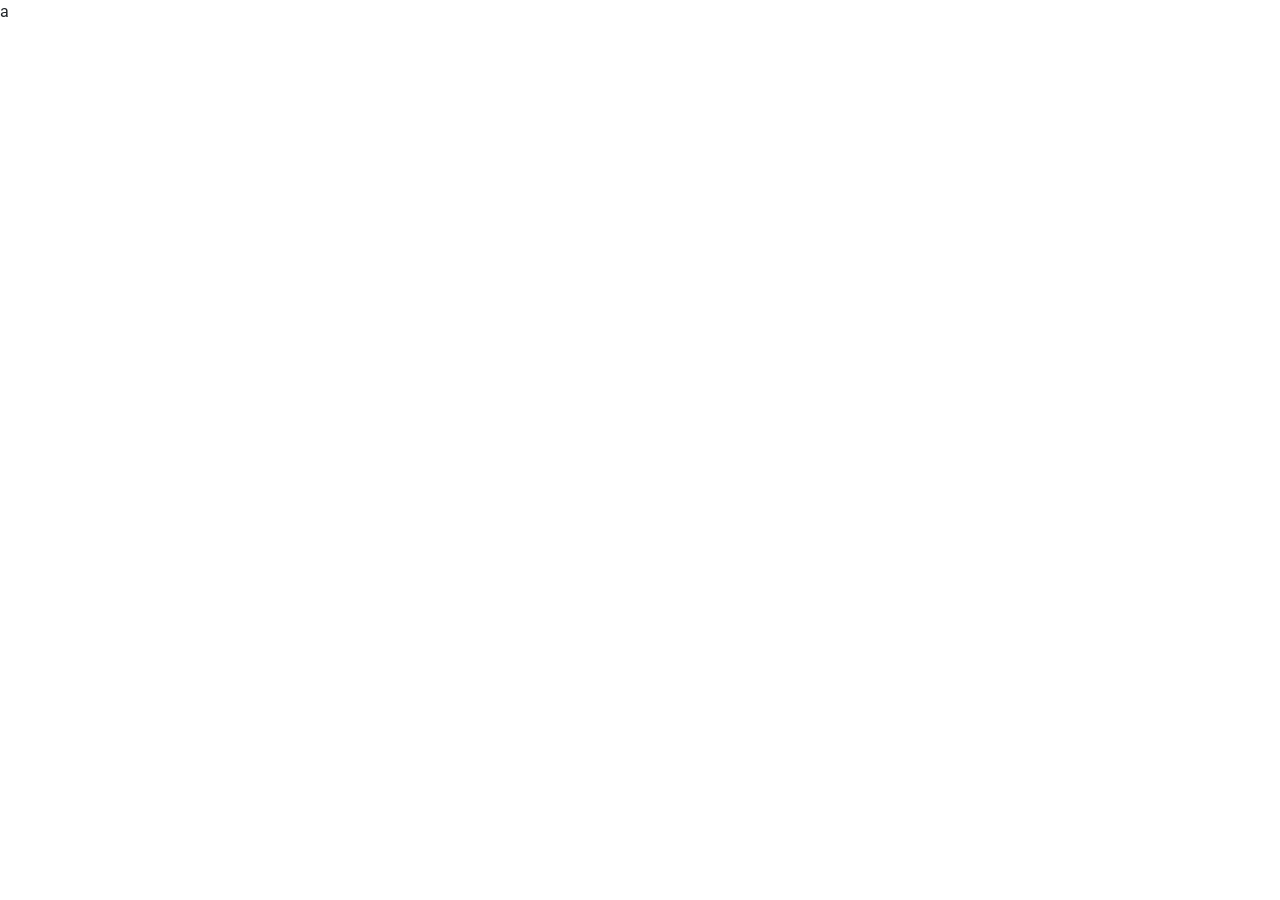
==== index.html @ c8d8c30d "Primeira etapa para construção de uma site de vendas" ====
<!DOCTYPE html>
<html lang="pt-br">
<head>
  <meta charset="UTF-8">
  <meta name="viewport" content="width=device-width, initial-scale=1.0">
  <title>Mundo da Mulher</title>
<!-- Link para css -->
  <link rel="stylesheet" href="./assets/css/style.css">

</head>
<body>
  a
  <header>

  </header>

  <main>

  </main>

  <footer>

  </footer>

<!-- Arquivos bootstrap -->
  <script src="./assets/js/jquery.slim.min.js"></script>
  <script src="./assets/js/popper.min.js"></script>
  <script src="./assets/js/bootstrap.min.js"></script>
</body>
</html>
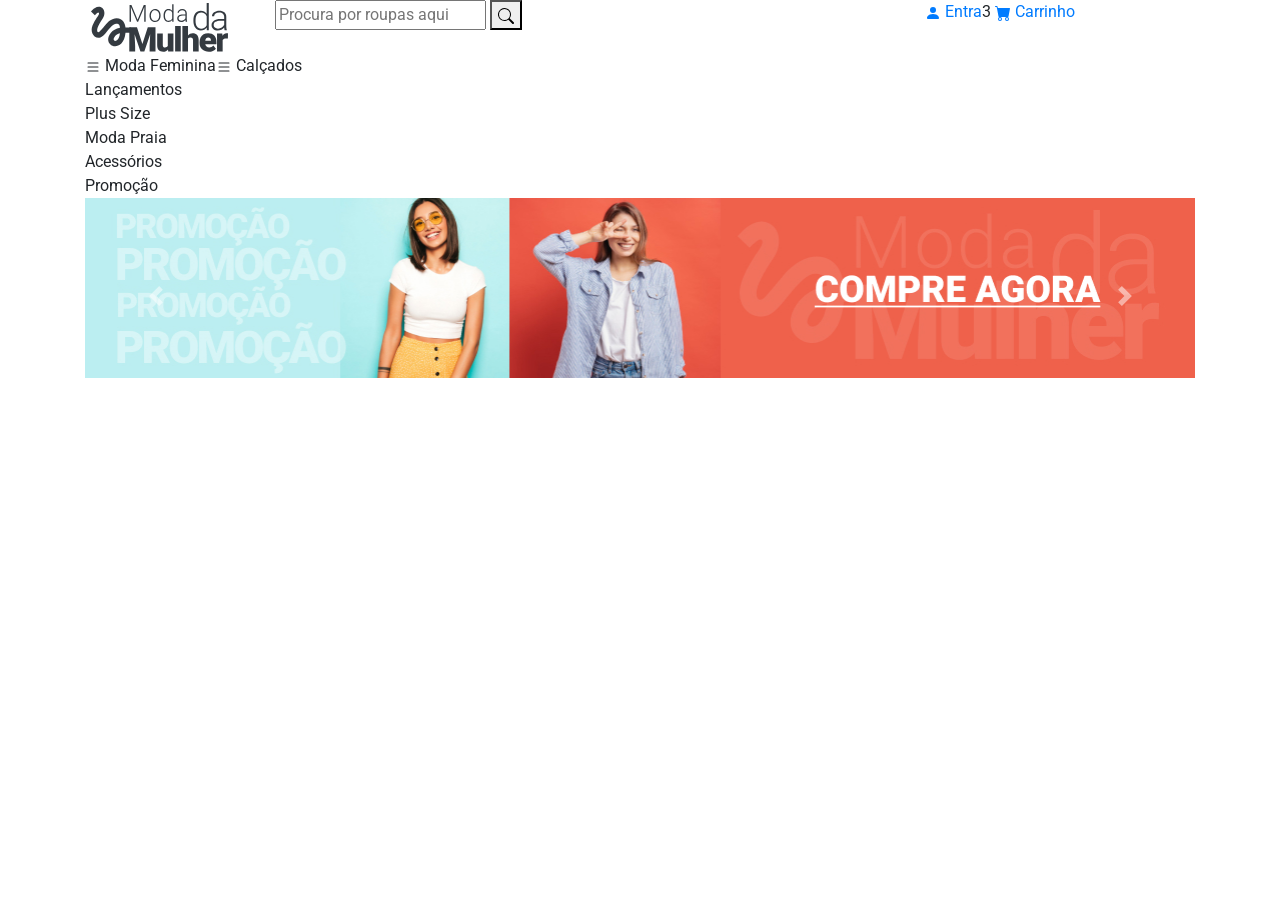
==== commit 3ecbae55: "Segudo passo a onde esta header,nav e banner" ====
--- a/index.html
+++ b/index.html
@@ -4,15 +4,144 @@
   <meta charset="UTF-8">
   <meta name="viewport" content="width=device-width, initial-scale=1.0">
   <title>Mundo da Mulher</title>
+
+<!-- Favicons -->
+  <link rel="apple-touch-icon" sizes="57x57" href="./assets/images/favicons/apple-icon-57x57.png">
+  <link rel="apple-touch-icon" sizes="60x60" href="./assets/images/favicons/apple-icon-60x60.png">
+  <link rel="apple-touch-icon" sizes="72x72" href="./assets/images/favicons/apple-icon-72x72.png">
+  <link rel="apple-touch-icon" sizes="76x76" href="./assets/images/favicons/apple-icon-76x76.png">
+  <link rel="apple-touch-icon" sizes="114x114" href="./assets/images/favicons/apple-icon-114x114.png">
+  <link rel="apple-touch-icon" sizes="120x120" href="./assets/images/favicons/apple-icon-120x120.png">
+  <link rel="apple-touch-icon" sizes="144x144" href="./assets/images/favicons/apple-icon-144x144.png">
+  <link rel="apple-touch-icon" sizes="152x152" href="./assets/images/favicons/apple-icon-152x152.png">
+  <link rel="apple-touch-icon" sizes="180x180" href="./assets/images/favicons/apple-icon-180x180.png">
+  <link rel="icon" type="image/png" sizes="192x192"  href="./assets/images/favicons/android-icon-192x192.png">
+  <link rel="icon" type="image/png" sizes="32x32" href="./assets/images/favicons/favicon-32x32.png">
+  <link rel="icon" type="image/png" sizes="96x96" href="./assets/images/favicons/favicon-96x96.png">
+  <link rel="icon" type="image/png" sizes="16x16" href="./assets/images/favicons/favicon-16x16.png">
+  <link rel="manifest" href="/manifest.json">
+  <meta name="msapplication-TileColor" content="#E57373">
+  <meta name="msapplication-TileImage" content="./assets/images/favicons/ms-icon-144x144.png">
+  <meta name="theme-color" content="#E57373">
+<!-- Fim do Favicons -->
+
 <!-- Link para css -->
   <link rel="stylesheet" href="./assets/css/style.css">
 
 </head>
 <body>
-  a
-  <header>
+<!-- Header -->
+  <header class="container-fluid">
+<!-- Container -->
+    <section class="container">
+<!-- Row -->
+      <article class="row">
+<!-- Logo -->
+        <a href="/" class="col-md-2">
+          <img src="./assets/images/logo.svg" alt="Logo da empresa - Mundo daa Mulher">
+        </a>
+<!-- Fim do Logo -->
 
+<!-- Buscador -->
+        <form action="#" class="col-md-7">
+          <input type="text" name="name" placeholder="Procura por roupas aqui">
+
+          <button>
+            <svg xmlns="http://www.w3.org/2000/svg" width="16" height="16" fill="currentColor" class="bi bi-search" viewBox="0 0 16 16">
+              <path d="M11.742 10.344a6.5 6.5 0 1 0-1.397 1.398h-.001q.044.06.098.115l3.85 3.85a1 1 0 0 0 1.415-1.414l-3.85-3.85a1 1 0 0 0-.115-.1zM12 6.5a5.5 5.5 0 1 1-11 0 5.5 5.5 0 0 1 11 0"/>
+            </svg>
+          </button>
+        </form>
+
+<!-- Administrativo do cliente -->
+        <ul class="col-md-3 nav">
+          <li class="nav-item">
+            <a href="#">
+              <svg xmlns="http://www.w3.org/2000/svg" width="16" height="16" fill="currentColor" class="bi bi-person-fill" viewBox="0 0 16 16">
+              <path d="M3 14s-1 0-1-1 1-4 6-4 6 3 6 4-1 1-1 1zm5-6a3 3 0 1 0 0-6 3 3 0 0 0 0 6"/>
+              </svg>
+              Entra
+            </a>
+          </li>
+          <li class="nav-item">
+            <span class="notificao">3</span>
+            <a href="#">
+              <svg xmlns="http://www.w3.org/2000/svg" width="16" height="16" fill="currentColor" class="bi bi-cart-fill" viewBox="0 0 16 16">
+              <path d="M0 1.5A.5.5 0 0 1 .5 1H2a.5.5 0 0 1 .485.379L2.89 3H14.5a.5.5 0 0 1 .491.592l-1.5 8A.5.5 0 0 1 13 12H4a.5.5 0 0 1-.491-.408L2.01 3.607 1.61 2H.5a.5.5 0 0 1-.5-.5M5 12a2 2 0 1 0 0 4 2 2 0 0 0 0-4m7 0a2 2 0 1 0 0 4 2 2 0 0 0 0-4m-7 1a1 1 0 1 1 0 2 1 1 0 0 1 0-2m7 0a1 1 0 1 1 0 2 1 1 0 0 1 0-2"/>
+              </svg>
+              Carrinho
+            </a>
+
+          </li>
+        </ul>        
+<!-- Fim do Administrativo do cliente -->
+
+      </article>
+<!-- Fim do Row -->
+    </section>
+<!-- Fim do Conteiner -->
   </header>
+<!-- Fim do Header -->
+
+<!-- Menu de navegação -->
+  <nav class="container-fluid nav-produtos">
+<!-- Container -->
+    <section class="container">
+<!-- Menu -->
+      <ul class="nav">
+        <li class="nav-item">
+          <svg xmlns="http://www.w3.org/2000/svg" width="16" height="16" fill="currentColor" class="bi bi-list" viewBox="0 0 16 16">
+            <path fill-rule="evenodd" d="M2.5 12a.5.5 0 0 1 .5-.5h10a.5.5 0 0 1 0 1H3a.5.5 0 0 1-.5-.5m0-4a.5.5 0 0 1 .5-.5h10a.5.5 0 0 1 0 1H3a.5.5 0 0 1-.5-.5m0-4a.5.5 0 0 1 .5-.5h10a.5.5 0 0 1 0 1H3a.5.5 0 0 1-.5-.5"/>
+          </svg>
+          Moda Feminina
+
+<!-- SubMenu -->
+          <ul class=" nav flex-column">
+            <li class="nav-item">Lançamentos</li>
+
+            <li class="nav-item">Plus Size</li>
+
+            <li class="nav-item">Moda Praia</li>
+
+            <li class="nav-item">Acessórios</li>
+
+            <li class="nav-item">Promoção</li>
+          </ul>
+<!-- Fim do SubMenu -->
+
+        <li class="nav-item">
+          <svg xmlns="http://www.w3.org/2000/svg" width="16" height="16" fill="currentColor" class="bi bi-list" viewBox="0 0 16 16">
+            <path fill-rule="evenodd" d="M2.5 12a.5.5 0 0 1 .5-.5h10a.5.5 0 0 1 0 1H3a.5.5 0 0 1-.5-.5m0-4a.5.5 0 0 1 .5-.5h10a.5.5 0 0 1 0 1H3a.5.5 0 0 1-.5-.5m0-4a.5.5 0 0 1 .5-.5h10a.5.5 0 0 1 0 1H3a.5.5 0 0 1-.5-.5"/>
+          </svg>
+          Calçados
+        </li>
+
+      </ul>
+<!-- Fim do Menu -->
+    </section>
+<!-- Fim do Container -->
+
+  </nav>
+<!-- Fim do Menu de navegação -->
+
+<section id="banner-promocional" class="container carousel slide" data-ride="carousel">
+  <article class="carousel-inner">
+    <figure class="carousel-item active">
+      <img src="./assets/images/banner-1.jpg" class="d-block w-100" alt="Banner promocional do lançamento de verão">
+    </figure>
+    <figure class="carousel-item">
+      <img src="./assets/images/banner-2.jpg" class="d-block w-100" alt="Banner promocional de diversos itens da loja">
+    </figure>
+  </article>
+ <button class="carousel-control-prev" type="button" data-target="#banner-promocional" data-slide="prev">
+    <span class="carousel-control-prev-icon" aria-hidden="true"></span>
+    <span class="sr-only">Previous</span>
+  </button>
+  <button class="carousel-control-next" type="button" data-target="#banner-promocional" data-slide="next">
+    <span class="carousel-control-next-icon" aria-hidden="true"></span>
+    <span class="sr-only">Next</span>
+  </button>
+</section>
 
   <main>
 
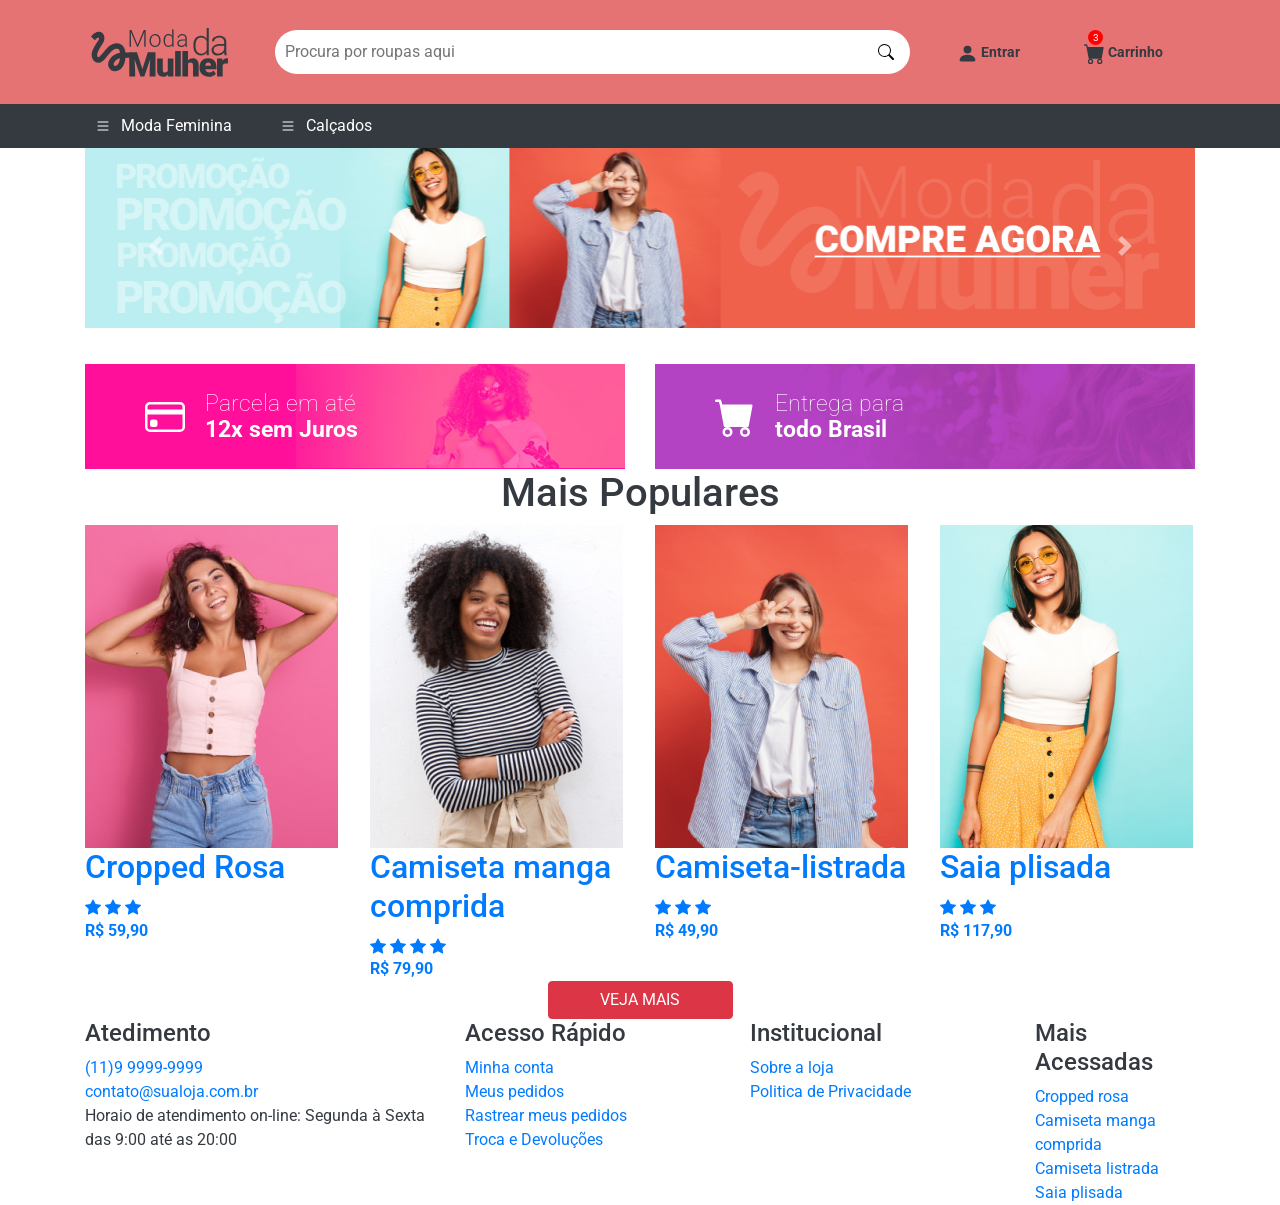
==== commit cb065f40: "terceira etapa a onde está adiciona nas partes principais utilizando o sass" ====
--- a/index.html
+++ b/index.html
@@ -5,7 +5,7 @@
   <meta name="viewport" content="width=device-width, initial-scale=1.0">
   <title>Mundo da Mulher</title>
 
-<!-- Favicons -->
+  <!-- Favicons -->
   <link rel="apple-touch-icon" sizes="57x57" href="./assets/images/favicons/apple-icon-57x57.png">
   <link rel="apple-touch-icon" sizes="60x60" href="./assets/images/favicons/apple-icon-60x60.png">
   <link rel="apple-touch-icon" sizes="72x72" href="./assets/images/favicons/apple-icon-72x72.png">
@@ -23,50 +23,50 @@
   <meta name="msapplication-TileColor" content="#E57373">
   <meta name="msapplication-TileImage" content="./assets/images/favicons/ms-icon-144x144.png">
   <meta name="theme-color" content="#E57373">
-<!-- Fim do Favicons -->
-
-<!-- Link para css -->
+  <!-- Fim do Favicons -->
+
+  <!-- Link para css -->
   <link rel="stylesheet" href="./assets/css/style.css">
 
 </head>
 <body>
-<!-- Header -->
+  <!-- Header -->
   <header class="container-fluid">
-<!-- Container -->
+    <!-- Container -->
     <section class="container">
-<!-- Row -->
-      <article class="row">
-<!-- Logo -->
+      <!-- Row -->
+      <article class="row d-flex align-items-center">
+        <!-- Logo -->
         <a href="/" class="col-md-2">
           <img src="./assets/images/logo.svg" alt="Logo da empresa - Mundo daa Mulher">
         </a>
-<!-- Fim do Logo -->
-
-<!-- Buscador -->
-        <form action="#" class="col-md-7">
+        <!-- Fim do Logo -->
+
+        <!-- Buscador -->
+        <form action="#" class="col-md-7 d-flex align-items-center">
           <input type="text" name="name" placeholder="Procura por roupas aqui">
 
-          <button>
+          <button class="d-flex align-items-center">
             <svg xmlns="http://www.w3.org/2000/svg" width="16" height="16" fill="currentColor" class="bi bi-search" viewBox="0 0 16 16">
               <path d="M11.742 10.344a6.5 6.5 0 1 0-1.397 1.398h-.001q.044.06.098.115l3.85 3.85a1 1 0 0 0 1.415-1.414l-3.85-3.85a1 1 0 0 0-.115-.1zM12 6.5a5.5 5.5 0 1 1-11 0 5.5 5.5 0 0 1 11 0"/>
             </svg>
           </button>
         </form>
 
-<!-- Administrativo do cliente -->
-        <ul class="col-md-3 nav">
+        <!-- Administrativo do cliente -->
+        <ul class="col-md-3 nav d-flex align-items-center justify-content-around">
           <li class="nav-item">
             <a href="#">
-              <svg xmlns="http://www.w3.org/2000/svg" width="16" height="16" fill="currentColor" class="bi bi-person-fill" viewBox="0 0 16 16">
+              <svg xmlns="http://www.w3.org/2000/svg" width="21" height="21" fill="currentColor" class="bi bi-person-fill" viewBox="0 0 16 16">
               <path d="M3 14s-1 0-1-1 1-4 6-4 6 3 6 4-1 1-1 1zm5-6a3 3 0 1 0 0-6 3 3 0 0 0 0 6"/>
               </svg>
-              Entra
+              Entrar
             </a>
           </li>
           <li class="nav-item">
-            <span class="notificao">3</span>
+            <span class="notificao d-flex align-items-center justify-content-center">3</span>
             <a href="#">
-              <svg xmlns="http://www.w3.org/2000/svg" width="16" height="16" fill="currentColor" class="bi bi-cart-fill" viewBox="0 0 16 16">
+              <svg xmlns="http://www.w3.org/2000/svg" width="21" height="21" fill="currentColor" class="bi bi-cart-fill" viewBox="0 0 16 16">
               <path d="M0 1.5A.5.5 0 0 1 .5 1H2a.5.5 0 0 1 .485.379L2.89 3H14.5a.5.5 0 0 1 .491.592l-1.5 8A.5.5 0 0 1 13 12H4a.5.5 0 0 1-.491-.408L2.01 3.607 1.61 2H.5a.5.5 0 0 1-.5-.5M5 12a2 2 0 1 0 0 4 2 2 0 0 0 0-4m7 0a2 2 0 1 0 0 4 2 2 0 0 0 0-4m-7 1a1 1 0 1 1 0 2 1 1 0 0 1 0-2m7 0a1 1 0 1 1 0 2 1 1 0 0 1 0-2"/>
               </svg>
               Carrinho
@@ -74,42 +74,51 @@
 
           </li>
         </ul>        
-<!-- Fim do Administrativo do cliente -->
-
+        <!-- Fim do Administrativo do cliente -->
       </article>
-<!-- Fim do Row -->
+    <!-- Fim do Row -->
     </section>
-<!-- Fim do Conteiner -->
+    <!-- Fim do Conteiner -->
   </header>
-<!-- Fim do Header -->
-
-<!-- Menu de navegação -->
+  <!-- Fim do Header -->
+
+  <!-- Menu de navegação -->
   <nav class="container-fluid nav-produtos">
-<!-- Container -->
+    <!-- Container -->
     <section class="container">
-<!-- Menu -->
+      <!-- Menu -->
       <ul class="nav">
-        <li class="nav-item">
+        <li class="col-md-2 nav-item d-flex align-items-center">
           <svg xmlns="http://www.w3.org/2000/svg" width="16" height="16" fill="currentColor" class="bi bi-list" viewBox="0 0 16 16">
             <path fill-rule="evenodd" d="M2.5 12a.5.5 0 0 1 .5-.5h10a.5.5 0 0 1 0 1H3a.5.5 0 0 1-.5-.5m0-4a.5.5 0 0 1 .5-.5h10a.5.5 0 0 1 0 1H3a.5.5 0 0 1-.5-.5m0-4a.5.5 0 0 1 .5-.5h10a.5.5 0 0 1 0 1H3a.5.5 0 0 1-.5-.5"/>
           </svg>
           Moda Feminina
 
-<!-- SubMenu -->
+          <!-- SubMenu -->
           <ul class=" nav flex-column">
-            <li class="nav-item">Lançamentos</li>
-
-            <li class="nav-item">Plus Size</li>
-
-            <li class="nav-item">Moda Praia</li>
-
-            <li class="nav-item">Acessórios</li>
-
-            <li class="nav-item">Promoção</li>
+            <li class="nav-item">
+              <a href="#">Lançamentos</a>
+            </li>
+
+            <li class="nav-item">
+              <a href="#">Plus Size</a>
+            </li>
+
+            <li class="nav-item">
+              <a href="#">Moda Praia</a>
+            </li>
+
+            <li class="nav-item">
+              <a href="#">Acessórios</a>
+            </li>
+
+            <li class="nav-item">
+              <a href="#">Promoção</a>
+            </li>
           </ul>
-<!-- Fim do SubMenu -->
-
-        <li class="nav-item">
+          <!-- Fim do SubMenu -->
+
+        <li class="col-md-2 d-flex align-items-center">
           <svg xmlns="http://www.w3.org/2000/svg" width="16" height="16" fill="currentColor" class="bi bi-list" viewBox="0 0 16 16">
             <path fill-rule="evenodd" d="M2.5 12a.5.5 0 0 1 .5-.5h10a.5.5 0 0 1 0 1H3a.5.5 0 0 1-.5-.5m0-4a.5.5 0 0 1 .5-.5h10a.5.5 0 0 1 0 1H3a.5.5 0 0 1-.5-.5m0-4a.5.5 0 0 1 .5-.5h10a.5.5 0 0 1 0 1H3a.5.5 0 0 1-.5-.5"/>
           </svg>
@@ -117,38 +126,289 @@
         </li>
 
       </ul>
-<!-- Fim do Menu -->
+      <!-- Fim do Menu -->
     </section>
-<!-- Fim do Container -->
+    <!-- Fim do Container -->
 
   </nav>
-<!-- Fim do Menu de navegação -->
-
-<section id="banner-promocional" class="container carousel slide" data-ride="carousel">
+  <!-- Fim do Menu de navegação -->
+
+<main>
+  <!-- Banners Promocionais Rotativos -->
+  <section id="banner-promocional" class="container carousel slide" data-ride="carousel">
+<!-- Imagens -->
   <article class="carousel-inner">
     <figure class="carousel-item active">
       <img src="./assets/images/banner-1.jpg" class="d-block w-100" alt="Banner promocional do lançamento de verão">
     </figure>
+
     <figure class="carousel-item">
       <img src="./assets/images/banner-2.jpg" class="d-block w-100" alt="Banner promocional de diversos itens da loja">
     </figure>
   </article>
+
+<!-- Prev -->
  <button class="carousel-control-prev" type="button" data-target="#banner-promocional" data-slide="prev">
     <span class="carousel-control-prev-icon" aria-hidden="true"></span>
     <span class="sr-only">Previous</span>
   </button>
+<!-- Next -->
   <button class="carousel-control-next" type="button" data-target="#banner-promocional" data-slide="next">
     <span class="carousel-control-next-icon" aria-hidden="true"></span>
     <span class="sr-only">Next</span>
   </button>
-</section>
-
-  <main>
-
-  </main>
-
-  <footer>
-
+  </section>
+  <!-- Fim dos Banners Promocionais Rotativos -->
+
+  <!-- Banners Promocionais Fixo/6 colunas --> 
+  <section class="container banner-statico">
+    <section class="row">
+      
+      <article class="col-md-6">
+          <div class="banner-statico-12x d-flex-row align-items-center">
+            <svg xmlns="http://www.w3.org/2000/svg" width="40" height="40" fill="currentColor" class="bi bi-credit-card" viewBox="0 0 16 16">
+              <path d="M0 4a2 2 0 0 1 2-2h12a2 2 0 0 1 2 2v8a2 2 0 0 1-2 2H2a2 2 0 0 1-2-2zm2-1a1 1 0 0 0-1 1v1h14V4a1 1 0 0 0-1-1zm13 4H1v5a1 1 0 0 0 1 1h12a1 1 0 0 0 1-1z"/>
+              <path d="M2 10a1 1 0 0 1 1-1h1a1 1 0 0 1 1 1v1a1 1 0 0 1-1 1H3a1 1 0 0 1-1-1z"/>
+            </svg>
+            <p>
+              Parcela em até <br>
+              <strong>12x sem Juros</strong>
+            </p>
+          </div>
+      </article>
+
+      <article class="col-md-6">
+        <div class="banner-statico-todo-br d-flex align-items-center">
+          <svg xmlns="http://www.w3.org/2000/svg" width="40" height="40" fill="currentColor" class="bi bi-cart-fill" viewBox="0 0 16 16">
+            <path d="M0 1.5A.5.5 0 0 1 .5 1H2a.5.5 0 0 1 .485.379L2.89 3H14.5a.5.5 0 0 1 .491.592l-1.5 8A.5.5 0 0 1 13 12H4a.5.5 0 0 1-.491-.408L2.01 3.607 1.61 2H.5a.5.5 0 0 1-.5-.5M5 12a2 2 0 1 0 0 4 2 2 0 0 0 0-4m7 0a2 2 0 1 0 0 4 2 2 0 0 0 0-4m-7 1a1 1 0 1 1 0 2 1 1 0 0 1 0-2m7 0a1 1 0 1 1 0 2 1 1 0 0 1 0-2"/>
+          </svg>
+          <p>
+            Entrega para<br>
+            <strong>todo Brasil</strong>
+          </p>
+        </div>
+      </article>
+
+    </section>
+
+  </section>
+  <!-- Fim dos Banners Promocionais Fixo/6 colunas -->
+
+  <!-- Container Produtos -->
+  <section class="container produtos">
+    <!-- Titulo -->
+    <h1 class="text-center">Mais Populares</h1>
+
+    <!-- Lista dos produtos -->
+    <article class="row">
+      <!-- Produto 1 -->
+      <a href="#" class=" container-produtos col-md-3">
+        <img src="./assets/images/cropped-rosa.jpg" alt="Cropped Rosa">
+
+        <article class="produtos-itens">
+          <h2>Cropped Rosa</h2>
+
+          <div class="produtos-star">
+            <svg xmlns="http://www.w3.org/2000/svg" width="16" height="16" fill="currentColor" class="bi bi-star-fill" viewBox="0 0 16 16">
+              <path d="M3.612 15.443c-.386.198-.824-.149-.746-.592l.83-4.73L.173 6.765c-.329-.314-.158-.888.283-.95l4.898-.696L7.538.792c.197-.39.73-.39.927 0l2.184 4.327 4.898.696c.441.062.612.636.282.95l-3.522 3.356.83 4.73c.078.443-.36.79-.746.592L8 13.187l-4.389 2.256z"/>
+            </svg>
+
+            <svg xmlns="http://www.w3.org/2000/svg" width="16" height="16" fill="currentColor" class="bi bi-star-fill" viewBox="0 0 16 16">
+              <path d="M3.612 15.443c-.386.198-.824-.149-.746-.592l.83-4.73L.173 6.765c-.329-.314-.158-.888.283-.95l4.898-.696L7.538.792c.197-.39.73-.39.927 0l2.184 4.327 4.898.696c.441.062.612.636.282.95l-3.522 3.356.83 4.73c.078.443-.36.79-.746.592L8 13.187l-4.389 2.256z"/>
+            </svg>
+
+            <svg xmlns="http://www.w3.org/2000/svg" width="16" height="16" fill="currentColor" class="bi bi-star-fill" viewBox="0 0 16 16">
+              <path d="M3.612 15.443c-.386.198-.824-.149-.746-.592l.83-4.73L.173 6.765c-.329-.314-.158-.888.283-.95l4.898-.696L7.538.792c.197-.39.73-.39.927 0l2.184 4.327 4.898.696c.441.062.612.636.282.95l-3.522 3.356.83 4.73c.078.443-.36.79-.746.592L8 13.187l-4.389 2.256z"/>
+            </svg>
+          </div>
+
+          <strong class="produtos-preco">
+            R$ 59,90
+          </strong>
+        </article>
+      </a>
+      <!-- Fim do Produto 1 -->
+
+     <!-- Produto 2 -->
+     <a href="#" class="container-produtos col-md-3">
+        <img src="./assets/images/camiseta-manga-comprida.jpg" alt="Camiseta manga comprida">
+
+        <article class="produtos-itens">
+          <h2>Camiseta manga comprida</h2>
+
+          <div class="produtos-star">
+            <svg xmlns="http://www.w3.org/2000/svg" width="16" height="16" fill="currentColor" class="bi bi-star-fill" viewBox="0 0 16 16">
+              <path d="M3.612 15.443c-.386.198-.824-.149-.746-.592l.83-4.73L.173 6.765c-.329-.314-.158-.888.283-.95l4.898-.696L7.538.792c.197-.39.73-.39.927 0l2.184 4.327 4.898.696c.441.062.612.636.282.95l-3.522 3.356.83 4.73c.078.443-.36.79-.746.592L8 13.187l-4.389 2.256z"/>
+            </svg>
+
+            <svg xmlns="http://www.w3.org/2000/svg" width="16" height="16" fill="currentColor" class="bi bi-star-fill" viewBox="0 0 16 16">
+              <path d="M3.612 15.443c-.386.198-.824-.149-.746-.592l.83-4.73L.173 6.765c-.329-.314-.158-.888.283-.95l4.898-.696L7.538.792c.197-.39.73-.39.927 0l2.184 4.327 4.898.696c.441.062.612.636.282.95l-3.522 3.356.83 4.73c.078.443-.36.79-.746.592L8 13.187l-4.389 2.256z"/>
+            </svg>
+
+            <svg xmlns="http://www.w3.org/2000/svg" width="16" height="16" fill="currentColor" class="bi bi-star-fill" viewBox="0 0 16 16">
+              <path d="M3.612 15.443c-.386.198-.824-.149-.746-.592l.83-4.73L.173 6.765c-.329-.314-.158-.888.283-.95l4.898-.696L7.538.792c.197-.39.73-.39.927 0l2.184 4.327 4.898.696c.441.062.612.636.282.95l-3.522 3.356.83 4.73c.078.443-.36.79-.746.592L8 13.187l-4.389 2.256z"/>
+            </svg>
+
+            <svg xmlns="http://www.w3.org/2000/svg" width="16" height="16" fill="currentColor" class="bi bi-star-fill" viewBox="0 0 16 16">
+              <path d="M3.612 15.443c-.386.198-.824-.149-.746-.592l.83-4.73L.173 6.765c-.329-.314-.158-.888.283-.95l4.898-.696L7.538.792c.197-.39.73-.39.927 0l2.184 4.327 4.898.696c.441.062.612.636.282.95l-3.522 3.356.83 4.73c.078.443-.36.79-.746.592L8 13.187l-4.389 2.256z"/>
+            </svg>
+          </div>
+
+          <strong class="produtos-preco">
+            R$ 79,90
+          </strong>
+        </article>
+     </a>
+     <!-- Fim do Produto 2 -->
+
+      <!-- Produto 3 -->
+      <a href="#" class="container-produtos col-md-3">
+      <img src="./assets/images/camiseta-listrada.jpg" alt="Camiseta-listrada">
+
+      <article class="produtos-itens">
+        <h2>Camiseta-listrada</h2>
+
+        <div class="produtos-star">
+          <svg xmlns="http://www.w3.org/2000/svg" width="16" height="16" fill="currentColor" class="bi bi-star-fill" viewBox="0 0 16 16">
+            <path d="M3.612 15.443c-.386.198-.824-.149-.746-.592l.83-4.73L.173 6.765c-.329-.314-.158-.888.283-.95l4.898-.696L7.538.792c.197-.39.73-.39.927 0l2.184 4.327 4.898.696c.441.062.612.636.282.95l-3.522 3.356.83 4.73c.078.443-.36.79-.746.592L8 13.187l-4.389 2.256z"/>
+          </svg>
+
+          <svg xmlns="http://www.w3.org/2000/svg" width="16" height="16" fill="currentColor" class="bi bi-star-fill" viewBox="0 0 16 16">
+            <path d="M3.612 15.443c-.386.198-.824-.149-.746-.592l.83-4.73L.173 6.765c-.329-.314-.158-.888.283-.95l4.898-.696L7.538.792c.197-.39.73-.39.927 0l2.184 4.327 4.898.696c.441.062.612.636.282.95l-3.522 3.356.83 4.73c.078.443-.36.79-.746.592L8 13.187l-4.389 2.256z"/>
+          </svg>
+
+          <svg xmlns="http://www.w3.org/2000/svg" width="16" height="16" fill="currentColor" class="bi bi-star-fill" viewBox="0 0 16 16">
+            <path d="M3.612 15.443c-.386.198-.824-.149-.746-.592l.83-4.73L.173 6.765c-.329-.314-.158-.888.283-.95l4.898-.696L7.538.792c.197-.39.73-.39.927 0l2.184 4.327 4.898.696c.441.062.612.636.282.95l-3.522 3.356.83 4.73c.078.443-.36.79-.746.592L8 13.187l-4.389 2.256z"/>
+          </svg>
+        </div>
+
+        <strong class="produtos-preco">
+          R$ 49,90
+        </strong>
+      </article>
+      </a>
+      <!-- Fim do Produto 3 -->
+      
+      <!-- Produto 4 -->
+      <a href="#" class="container-produtos col-md-3">
+        <img src="./assets/images/saia-plisada.jpg" alt="Saia plisada">
+  
+        <article class="Saia plisada">
+          <h2>Saia plisada</h2>
+  
+          <div class="produtos-star">
+            <svg xmlns="http://www.w3.org/2000/svg" width="16" height="16" fill="currentColor" class="bi bi-star-fill" viewBox="0 0 16 16">
+              <path d="M3.612 15.443c-.386.198-.824-.149-.746-.592l.83-4.73L.173 6.765c-.329-.314-.158-.888.283-.95l4.898-.696L7.538.792c.197-.39.73-.39.927 0l2.184 4.327 4.898.696c.441.062.612.636.282.95l-3.522 3.356.83 4.73c.078.443-.36.79-.746.592L8 13.187l-4.389 2.256z"/>
+            </svg>
+  
+            <svg xmlns="http://www.w3.org/2000/svg" width="16" height="16" fill="currentColor" class="bi bi-star-fill" viewBox="0 0 16 16">
+              <path d="M3.612 15.443c-.386.198-.824-.149-.746-.592l.83-4.73L.173 6.765c-.329-.314-.158-.888.283-.95l4.898-.696L7.538.792c.197-.39.73-.39.927 0l2.184 4.327 4.898.696c.441.062.612.636.282.95l-3.522 3.356.83 4.73c.078.443-.36.79-.746.592L8 13.187l-4.389 2.256z"/>
+            </svg>
+  
+            <svg xmlns="http://www.w3.org/2000/svg" width="16" height="16" fill="currentColor" class="bi bi-star-fill" viewBox="0 0 16 16">
+              <path d="M3.612 15.443c-.386.198-.824-.149-.746-.592l.83-4.73L.173 6.765c-.329-.314-.158-.888.283-.95l4.898-.696L7.538.792c.197-.39.73-.39.927 0l2.184 4.327 4.898.696c.441.062.612.636.282.95l-3.522 3.356.83 4.73c.078.443-.36.79-.746.592L8 13.187l-4.389 2.256z"/>
+            </svg>
+          </div>
+  
+          <strong class="produtos-preco">
+            R$ 117,90
+          </strong>
+        </article>
+      </a>
+      <!-- Fim do Produto 4 -->      
+    </article>
+    <!-- Fim das Lista dos produtos -->
+    <!-- Botão -->
+    <div class="d-flex justify-content-center">
+      <button type="button" class="btn btn-danger col-md-2">VEJA MAIS</button>
+    </div>
+  </section>
+<!-- Fim dos Container Produtos -->
+</main>
+
+  <footer class="container-fluid">
+    <section class="container">
+      <!-- Menu-->
+      <section class="row">
+        <!-- Atedimentos -->
+        <article class="col-md-4">
+          <h4>Atedimento</h4>
+        <!-- Links -->
+          <ul class="nav flex-column">
+            <li class="nav-item">
+              <a href="tel:+5511999999999">(11)9 9999-9999</a>
+            </li>
+
+            <li class="nav-item">
+              <a href="mailto:contato@sualoja.com.br">contato@sualoja.com.br</a>
+            </li>
+
+            <li>
+              Horaio de atendimento on-line: Segunda à Sexta das 9:00 até as 20:00 
+            </li>
+
+          </ul>
+
+        </article>
+        <!-- Acesso Rápido-->
+        <article class="col-md-3">
+          <h4>Acesso Rápido</h4>
+        <!-- Links -->
+          <ul class="nav flex-column">
+            <li class="nav-item">
+              <a href="#">Minha conta</a>
+            </li>
+
+            <li class="nav-item">
+              <a href="#">Meus pedidos</a>
+            </li>     
+
+            <li class="nav-item">
+              <a href="#">Rastrear meus pedidos</a>
+            </li>
+
+            <li class="nav-item">
+              <a href="#">Troca e Devoluções</a>
+            </li>
+          </ul>
+        </article>
+        <!-- Institucional-->
+        <article class="col-md-3">
+          <h4>Institucional</h4>
+        <!-- Links -->
+          <ul class="nav flex-column">
+            <li class="nav-item">
+              <a href="#">Sobre a loja</a>
+            </li>
+
+            <li class="nav-item">
+              <a href="#">Politica de Privacidade</a>
+            </li>     
+          </ul>
+        </article> 
+        <!-- Mais Acessadas-->
+        <article class="col-md-2">
+          <h4>Mais Acessadas</h4>
+        <!-- Links -->
+          <ul class="nav flex-column">
+            <li class="nav-item">
+              <a href="#">Cropped rosa</a>
+            </li>
+
+            <li class="nav-item">
+              <a href="#">Camiseta manga comprida</a>
+            </li>
+            
+            <li class="nav-item">
+              <a href="#">Camiseta listrada</a>
+            </li> 
+
+            <li class="nav-item">
+              <a href="#">Saia plisada</a>
+            </li> 
+          </ul>
+        </article>  
+      <!-- Fim do Menu-->       
   </footer>
 
 <!-- Arquivos bootstrap -->
--- a/assets/css/style.css
+++ b/assets/css/style.css
@@ -0,0 +1,9691 @@
+@charset "UTF-8";
+@import url("https://fonts.googleapis.com/css2?family=Roboto:ital,wght@0,100..900;1,100..900&display=swap");
+header {
+  background: #E57373;
+  padding: 25px;
+}
+header form input[type=text] {
+  background: #fff;
+  width: 100%;
+  border-radius: 100px;
+  border: none;
+  padding: 10px;
+}
+header form button {
+  background: none;
+  border: none;
+  position: absolute;
+  right: 25px;
+}
+header ul li {
+  position: relative;
+}
+header ul li span.notificao {
+  color: #fff;
+  background: #FF0000;
+  position: absolute;
+  top: -10px;
+  left: 4px;
+  font-size: 10px;
+  width: 15px;
+  height: 15px;
+  border-radius: 100%;
+}
+header ul li a {
+  font-size: 14px;
+  font-weight: bold;
+  color: #343A40;
+}
+header ul li a:hover {
+  color: initial;
+}
+
+nav.nav-produtos {
+  background: #343A40;
+  color: #fff;
+}
+nav.nav-produtos a {
+  color: #fff;
+}
+nav.nav-produtos ul.nav li {
+  position: relative;
+  padding: 10px;
+}
+nav.nav-produtos ul.nav li svg {
+  font-size: 20px;
+  margin-right: 10px;
+}
+nav.nav-produtos ul.nav li:hover {
+  background: black;
+}
+nav.nav-produtos ul.nav li:hover ul.nav {
+  display: block;
+}
+nav.nav-produtos ul.nav li ul.nav {
+  z-index: 999;
+  display: none;
+  position: absolute;
+  top: 44px;
+  left: 0;
+  background: #343A40;
+  border-top: solid #E57373 10px;
+  width: 100%;
+}
+nav.nav-produtos ul.nav li ul.nav li {
+  padding: 10px 25px;
+}
+
+.banner-statico {
+  margin-top: 20px;
+}
+.banner-statico .banner-statico-12x {
+  background-color: #FF0F9A;
+  background-image: url("../images/parcele-em-12x.jpg");
+}
+.banner-statico .banner-statico-todo-br {
+  background-color: #B343C3;
+  background-image: url("../images/entrega-para-todo-brasil.jpg");
+}
+
+.banner-statico-12x,
+.banner-statico-todo-br {
+  display: flex;
+  flex-direction: row;
+  background-size: cover;
+  height: 105px;
+  padding: 20px 60px;
+  color: #fff;
+}
+.banner-statico-12x svg, .banner-statico-12x p,
+.banner-statico-todo-br svg,
+.banner-statico-todo-br p {
+  margin: 0;
+  padding: 0;
+}
+.banner-statico-12x p,
+.banner-statico-todo-br p {
+  font-weight: 100;
+  font-size: 23px;
+  line-height: 110%;
+  margin-left: 20px;
+}
+.banner-statico-12x p strong,
+.banner-statico-todo-br p strong {
+  font-weight: bold;
+}
+
+/*!
+ * Bootstrap v4.6.2 (https://getbootstrap.com/)
+ * Copyright 2011-2022 The Bootstrap Authors
+ * Copyright 2011-2022 Twitter, Inc.
+ * Licensed under MIT (https://github.com/twbs/bootstrap/blob/main/LICENSE)
+ */
+:root {
+  --blue:#007bff;
+  --indigo:#6610f2;
+  --purple:#6f42c1;
+  --pink:#e83e8c;
+  --red:#dc3545;
+  --orange:#fd7e14;
+  --yellow:#ffc107;
+  --green:#28a745;
+  --teal:#20c997;
+  --cyan:#17a2b8;
+  --white:#fff;
+  --gray:#6c757d;
+  --gray-dark:#343a40;
+  --primary:#007bff;
+  --secondary:#6c757d;
+  --success:#28a745;
+  --info:#17a2b8;
+  --warning:#ffc107;
+  --danger:#dc3545;
+  --light:#f8f9fa;
+  --dark:#343a40;
+  --breakpoint-xs:0;
+  --breakpoint-sm:576px;
+  --breakpoint-md:768px;
+  --breakpoint-lg:992px;
+  --breakpoint-xl:1200px;
+  --font-family-sans-serif:-apple-system,BlinkMacSystemFont,"Segoe UI",Roboto,"Helvetica Neue",Arial,"Noto Sans","Liberation Sans",sans-serif,"Apple Color Emoji","Segoe UI Emoji","Segoe UI Symbol","Noto Color Emoji";
+  --font-family-monospace:SFMono-Regular,Menlo,Monaco,Consolas,"Liberation Mono","Courier New",monospace;
+}
+
+*, ::after, ::before {
+  box-sizing: border-box;
+}
+
+html {
+  font-family: sans-serif;
+  line-height: 1.15;
+  -webkit-text-size-adjust: 100%;
+  -webkit-tap-highlight-color: transparent;
+}
+
+article, aside, figcaption, figure, footer, header, hgroup, main, nav, section {
+  display: block;
+}
+
+body {
+  margin: 0;
+  font-family: -apple-system, BlinkMacSystemFont, "Segoe UI", Roboto, "Helvetica Neue", Arial, "Noto Sans", "Liberation Sans", sans-serif, "Apple Color Emoji", "Segoe UI Emoji", "Segoe UI Symbol", "Noto Color Emoji";
+  font-size: 1rem;
+  font-weight: 400;
+  line-height: 1.5;
+  color: #212529;
+  text-align: left;
+  background-color: #fff;
+}
+
+[tabindex="-1"]:focus:not(:focus-visible) {
+  outline: 0 !important;
+}
+
+hr {
+  box-sizing: content-box;
+  height: 0;
+  overflow: visible;
+}
+
+h1, h2, h3, h4, h5, h6 {
+  margin-top: 0;
+  margin-bottom: 0.5rem;
+}
+
+p {
+  margin-top: 0;
+  margin-bottom: 1rem;
+}
+
+abbr[data-original-title], abbr[title] {
+  text-decoration: underline;
+  -webkit-text-decoration: underline dotted;
+  text-decoration: underline dotted;
+  cursor: help;
+  border-bottom: 0;
+  -webkit-text-decoration-skip-ink: none;
+  text-decoration-skip-ink: none;
+}
+
+address {
+  margin-bottom: 1rem;
+  font-style: normal;
+  line-height: inherit;
+}
+
+dl, ol, ul {
+  margin-top: 0;
+  margin-bottom: 1rem;
+}
+
+ol ol, ol ul, ul ol, ul ul {
+  margin-bottom: 0;
+}
+
+dt {
+  font-weight: 700;
+}
+
+dd {
+  margin-bottom: 0.5rem;
+  margin-left: 0;
+}
+
+blockquote {
+  margin: 0 0 1rem;
+}
+
+b, strong {
+  font-weight: bolder;
+}
+
+small {
+  font-size: 80%;
+}
+
+sub, sup {
+  position: relative;
+  font-size: 75%;
+  line-height: 0;
+  vertical-align: baseline;
+}
+
+sub {
+  bottom: -0.25em;
+}
+
+sup {
+  top: -0.5em;
+}
+
+a {
+  color: #007bff;
+  text-decoration: none;
+  background-color: transparent;
+}
+
+a:hover {
+  color: #0056b3;
+  text-decoration: underline;
+}
+
+a:not([href]):not([class]) {
+  color: inherit;
+  text-decoration: none;
+}
+
+a:not([href]):not([class]):hover {
+  color: inherit;
+  text-decoration: none;
+}
+
+code, kbd, pre, samp {
+  font-family: SFMono-Regular, Menlo, Monaco, Consolas, "Liberation Mono", "Courier New", monospace;
+  font-size: 1em;
+}
+
+pre {
+  margin-top: 0;
+  margin-bottom: 1rem;
+  overflow: auto;
+  -ms-overflow-style: scrollbar;
+}
+
+figure {
+  margin: 0 0 1rem;
+}
+
+img {
+  vertical-align: middle;
+  border-style: none;
+}
+
+svg {
+  overflow: hidden;
+  vertical-align: middle;
+}
+
+table {
+  border-collapse: collapse;
+}
+
+caption {
+  padding-top: 0.75rem;
+  padding-bottom: 0.75rem;
+  color: #6c757d;
+  text-align: left;
+  caption-side: bottom;
+}
+
+th {
+  text-align: inherit;
+  text-align: -webkit-match-parent;
+}
+
+label {
+  display: inline-block;
+  margin-bottom: 0.5rem;
+}
+
+button {
+  border-radius: 0;
+}
+
+button:focus:not(:focus-visible) {
+  outline: 0;
+}
+
+button, input, optgroup, select, textarea {
+  margin: 0;
+  font-family: inherit;
+  font-size: inherit;
+  line-height: inherit;
+}
+
+button, input {
+  overflow: visible;
+}
+
+button, select {
+  text-transform: none;
+}
+
+[role=button] {
+  cursor: pointer;
+}
+
+select {
+  word-wrap: normal;
+}
+
+[type=button], [type=reset], [type=submit], button {
+  -webkit-appearance: button;
+}
+
+[type=button]:not(:disabled), [type=reset]:not(:disabled), [type=submit]:not(:disabled), button:not(:disabled) {
+  cursor: pointer;
+}
+
+[type=button]::-moz-focus-inner, [type=reset]::-moz-focus-inner, [type=submit]::-moz-focus-inner, button::-moz-focus-inner {
+  padding: 0;
+  border-style: none;
+}
+
+input[type=checkbox], input[type=radio] {
+  box-sizing: border-box;
+  padding: 0;
+}
+
+textarea {
+  overflow: auto;
+  resize: vertical;
+}
+
+fieldset {
+  min-width: 0;
+  padding: 0;
+  margin: 0;
+  border: 0;
+}
+
+legend {
+  display: block;
+  width: 100%;
+  max-width: 100%;
+  padding: 0;
+  margin-bottom: 0.5rem;
+  font-size: 1.5rem;
+  line-height: inherit;
+  color: inherit;
+  white-space: normal;
+}
+
+progress {
+  vertical-align: baseline;
+}
+
+[type=number]::-webkit-inner-spin-button, [type=number]::-webkit-outer-spin-button {
+  height: auto;
+}
+
+[type=search] {
+  outline-offset: -2px;
+  -webkit-appearance: none;
+}
+
+[type=search]::-webkit-search-decoration {
+  -webkit-appearance: none;
+}
+
+::-webkit-file-upload-button {
+  font: inherit;
+  -webkit-appearance: button;
+}
+
+output {
+  display: inline-block;
+}
+
+summary {
+  display: list-item;
+  cursor: pointer;
+}
+
+template {
+  display: none;
+}
+
+[hidden] {
+  display: none !important;
+}
+
+.h1, .h2, .h3, .h4, .h5, .h6, h1, h2, h3, h4, h5, h6 {
+  margin-bottom: 0.5rem;
+  font-weight: 500;
+  line-height: 1.2;
+}
+
+.h1, h1 {
+  font-size: 2.5rem;
+}
+
+.h2, h2 {
+  font-size: 2rem;
+}
+
+.h3, h3 {
+  font-size: 1.75rem;
+}
+
+.h4, h4 {
+  font-size: 1.5rem;
+}
+
+.h5, h5 {
+  font-size: 1.25rem;
+}
+
+.h6, h6 {
+  font-size: 1rem;
+}
+
+.lead {
+  font-size: 1.25rem;
+  font-weight: 300;
+}
+
+.display-1 {
+  font-size: 6rem;
+  font-weight: 300;
+  line-height: 1.2;
+}
+
+.display-2 {
+  font-size: 5.5rem;
+  font-weight: 300;
+  line-height: 1.2;
+}
+
+.display-3 {
+  font-size: 4.5rem;
+  font-weight: 300;
+  line-height: 1.2;
+}
+
+.display-4 {
+  font-size: 3.5rem;
+  font-weight: 300;
+  line-height: 1.2;
+}
+
+hr {
+  margin-top: 1rem;
+  margin-bottom: 1rem;
+  border: 0;
+  border-top: 1px solid rgba(0, 0, 0, 0.1);
+}
+
+.small, small {
+  font-size: 0.875em;
+  font-weight: 400;
+}
+
+.mark, mark {
+  padding: 0.2em;
+  background-color: #fcf8e3;
+}
+
+.list-unstyled {
+  padding-left: 0;
+  list-style: none;
+}
+
+.list-inline {
+  padding-left: 0;
+  list-style: none;
+}
+
+.list-inline-item {
+  display: inline-block;
+}
+
+.list-inline-item:not(:last-child) {
+  margin-right: 0.5rem;
+}
+
+.initialism {
+  font-size: 90%;
+  text-transform: uppercase;
+}
+
+.blockquote {
+  margin-bottom: 1rem;
+  font-size: 1.25rem;
+}
+
+.blockquote-footer {
+  display: block;
+  font-size: 0.875em;
+  color: #6c757d;
+}
+
+.blockquote-footer::before {
+  content: "— ";
+}
+
+.img-fluid {
+  max-width: 100%;
+  height: auto;
+}
+
+.img-thumbnail {
+  padding: 0.25rem;
+  background-color: #fff;
+  border: 1px solid #dee2e6;
+  border-radius: 0.25rem;
+  max-width: 100%;
+  height: auto;
+}
+
+.figure {
+  display: inline-block;
+}
+
+.figure-img {
+  margin-bottom: 0.5rem;
+  line-height: 1;
+}
+
+.figure-caption {
+  font-size: 90%;
+  color: #6c757d;
+}
+
+code {
+  font-size: 87.5%;
+  color: #e83e8c;
+  word-wrap: break-word;
+}
+
+a > code {
+  color: inherit;
+}
+
+kbd {
+  padding: 0.2rem 0.4rem;
+  font-size: 87.5%;
+  color: #fff;
+  background-color: #212529;
+  border-radius: 0.2rem;
+}
+
+kbd kbd {
+  padding: 0;
+  font-size: 100%;
+  font-weight: 700;
+}
+
+pre {
+  display: block;
+  font-size: 87.5%;
+  color: #212529;
+}
+
+pre code {
+  font-size: inherit;
+  color: inherit;
+  word-break: normal;
+}
+
+.pre-scrollable {
+  max-height: 340px;
+  overflow-y: scroll;
+}
+
+.container, .container-fluid, .container-lg, .container-md, .container-sm, .container-xl {
+  width: 100%;
+  padding-right: 15px;
+  padding-left: 15px;
+  margin-right: auto;
+  margin-left: auto;
+}
+
+@media (min-width: 576px) {
+  .container, .container-sm {
+    max-width: 540px;
+  }
+}
+@media (min-width: 768px) {
+  .container, .container-md, .container-sm {
+    max-width: 720px;
+  }
+}
+@media (min-width: 992px) {
+  .container, .container-lg, .container-md, .container-sm {
+    max-width: 960px;
+  }
+}
+@media (min-width: 1200px) {
+  .container, .container-lg, .container-md, .container-sm, .container-xl {
+    max-width: 1140px;
+  }
+}
+.row {
+  display: -ms-flexbox;
+  display: flex;
+  -ms-flex-wrap: wrap;
+  flex-wrap: wrap;
+  margin-right: -15px;
+  margin-left: -15px;
+}
+
+.no-gutters {
+  margin-right: 0;
+  margin-left: 0;
+}
+
+.no-gutters > .col, .no-gutters > [class*=col-] {
+  padding-right: 0;
+  padding-left: 0;
+}
+
+.col, .col-1, .col-10, .col-11, .col-12, .col-2, .col-3, .col-4, .col-5, .col-6, .col-7, .col-8, .col-9, .col-auto, .col-lg, .col-lg-1, .col-lg-10, .col-lg-11, .col-lg-12, .col-lg-2, .col-lg-3, .col-lg-4, .col-lg-5, .col-lg-6, .col-lg-7, .col-lg-8, .col-lg-9, .col-lg-auto, .col-md, .col-md-1, .col-md-10, .col-md-11, .col-md-12, .col-md-2, .col-md-3, .col-md-4, .col-md-5, .col-md-6, .col-md-7, .col-md-8, .col-md-9, .col-md-auto, .col-sm, .col-sm-1, .col-sm-10, .col-sm-11, .col-sm-12, .col-sm-2, .col-sm-3, .col-sm-4, .col-sm-5, .col-sm-6, .col-sm-7, .col-sm-8, .col-sm-9, .col-sm-auto, .col-xl, .col-xl-1, .col-xl-10, .col-xl-11, .col-xl-12, .col-xl-2, .col-xl-3, .col-xl-4, .col-xl-5, .col-xl-6, .col-xl-7, .col-xl-8, .col-xl-9, .col-xl-auto {
+  position: relative;
+  width: 100%;
+  padding-right: 15px;
+  padding-left: 15px;
+}
+
+.col {
+  -ms-flex-preferred-size: 0;
+  flex-basis: 0;
+  -ms-flex-positive: 1;
+  flex-grow: 1;
+  max-width: 100%;
+}
+
+.row-cols-1 > * {
+  -ms-flex: 0 0 100%;
+  flex: 0 0 100%;
+  max-width: 100%;
+}
+
+.row-cols-2 > * {
+  -ms-flex: 0 0 50%;
+  flex: 0 0 50%;
+  max-width: 50%;
+}
+
+.row-cols-3 > * {
+  -ms-flex: 0 0 33.333333%;
+  flex: 0 0 33.333333%;
+  max-width: 33.333333%;
+}
+
+.row-cols-4 > * {
+  -ms-flex: 0 0 25%;
+  flex: 0 0 25%;
+  max-width: 25%;
+}
+
+.row-cols-5 > * {
+  -ms-flex: 0 0 20%;
+  flex: 0 0 20%;
+  max-width: 20%;
+}
+
+.row-cols-6 > * {
+  -ms-flex: 0 0 16.666667%;
+  flex: 0 0 16.666667%;
+  max-width: 16.666667%;
+}
+
+.col-auto {
+  -ms-flex: 0 0 auto;
+  flex: 0 0 auto;
+  width: auto;
+  max-width: 100%;
+}
+
+.col-1 {
+  -ms-flex: 0 0 8.333333%;
+  flex: 0 0 8.333333%;
+  max-width: 8.333333%;
+}
+
+.col-2 {
+  -ms-flex: 0 0 16.666667%;
+  flex: 0 0 16.666667%;
+  max-width: 16.666667%;
+}
+
+.col-3 {
+  -ms-flex: 0 0 25%;
+  flex: 0 0 25%;
+  max-width: 25%;
+}
+
+.col-4 {
+  -ms-flex: 0 0 33.333333%;
+  flex: 0 0 33.333333%;
+  max-width: 33.333333%;
+}
+
+.col-5 {
+  -ms-flex: 0 0 41.666667%;
+  flex: 0 0 41.666667%;
+  max-width: 41.666667%;
+}
+
+.col-6 {
+  -ms-flex: 0 0 50%;
+  flex: 0 0 50%;
+  max-width: 50%;
+}
+
+.col-7 {
+  -ms-flex: 0 0 58.333333%;
+  flex: 0 0 58.333333%;
+  max-width: 58.333333%;
+}
+
+.col-8 {
+  -ms-flex: 0 0 66.666667%;
+  flex: 0 0 66.666667%;
+  max-width: 66.666667%;
+}
+
+.col-9 {
+  -ms-flex: 0 0 75%;
+  flex: 0 0 75%;
+  max-width: 75%;
+}
+
+.col-10 {
+  -ms-flex: 0 0 83.333333%;
+  flex: 0 0 83.333333%;
+  max-width: 83.333333%;
+}
+
+.col-11 {
+  -ms-flex: 0 0 91.666667%;
+  flex: 0 0 91.666667%;
+  max-width: 91.666667%;
+}
+
+.col-12 {
+  -ms-flex: 0 0 100%;
+  flex: 0 0 100%;
+  max-width: 100%;
+}
+
+.order-first {
+  -ms-flex-order: -1;
+  order: -1;
+}
+
+.order-last {
+  -ms-flex-order: 13;
+  order: 13;
+}
+
+.order-0 {
+  -ms-flex-order: 0;
+  order: 0;
+}
+
+.order-1 {
+  -ms-flex-order: 1;
+  order: 1;
+}
+
+.order-2 {
+  -ms-flex-order: 2;
+  order: 2;
+}
+
+.order-3 {
+  -ms-flex-order: 3;
+  order: 3;
+}
+
+.order-4 {
+  -ms-flex-order: 4;
+  order: 4;
+}
+
+.order-5 {
+  -ms-flex-order: 5;
+  order: 5;
+}
+
+.order-6 {
+  -ms-flex-order: 6;
+  order: 6;
+}
+
+.order-7 {
+  -ms-flex-order: 7;
+  order: 7;
+}
+
+.order-8 {
+  -ms-flex-order: 8;
+  order: 8;
+}
+
+.order-9 {
+  -ms-flex-order: 9;
+  order: 9;
+}
+
+.order-10 {
+  -ms-flex-order: 10;
+  order: 10;
+}
+
+.order-11 {
+  -ms-flex-order: 11;
+  order: 11;
+}
+
+.order-12 {
+  -ms-flex-order: 12;
+  order: 12;
+}
+
+.offset-1 {
+  margin-left: 8.333333%;
+}
+
+.offset-2 {
+  margin-left: 16.666667%;
+}
+
+.offset-3 {
+  margin-left: 25%;
+}
+
+.offset-4 {
+  margin-left: 33.333333%;
+}
+
+.offset-5 {
+  margin-left: 41.666667%;
+}
+
+.offset-6 {
+  margin-left: 50%;
+}
+
+.offset-7 {
+  margin-left: 58.333333%;
+}
+
+.offset-8 {
+  margin-left: 66.666667%;
+}
+
+.offset-9 {
+  margin-left: 75%;
+}
+
+.offset-10 {
+  margin-left: 83.333333%;
+}
+
+.offset-11 {
+  margin-left: 91.666667%;
+}
+
+@media (min-width: 576px) {
+  .col-sm {
+    -ms-flex-preferred-size: 0;
+    flex-basis: 0;
+    -ms-flex-positive: 1;
+    flex-grow: 1;
+    max-width: 100%;
+  }
+  .row-cols-sm-1 > * {
+    -ms-flex: 0 0 100%;
+    flex: 0 0 100%;
+    max-width: 100%;
+  }
+  .row-cols-sm-2 > * {
+    -ms-flex: 0 0 50%;
+    flex: 0 0 50%;
+    max-width: 50%;
+  }
+  .row-cols-sm-3 > * {
+    -ms-flex: 0 0 33.333333%;
+    flex: 0 0 33.333333%;
+    max-width: 33.333333%;
+  }
+  .row-cols-sm-4 > * {
+    -ms-flex: 0 0 25%;
+    flex: 0 0 25%;
+    max-width: 25%;
+  }
+  .row-cols-sm-5 > * {
+    -ms-flex: 0 0 20%;
+    flex: 0 0 20%;
+    max-width: 20%;
+  }
+  .row-cols-sm-6 > * {
+    -ms-flex: 0 0 16.666667%;
+    flex: 0 0 16.666667%;
+    max-width: 16.666667%;
+  }
+  .col-sm-auto {
+    -ms-flex: 0 0 auto;
+    flex: 0 0 auto;
+    width: auto;
+    max-width: 100%;
+  }
+  .col-sm-1 {
+    -ms-flex: 0 0 8.333333%;
+    flex: 0 0 8.333333%;
+    max-width: 8.333333%;
+  }
+  .col-sm-2 {
+    -ms-flex: 0 0 16.666667%;
+    flex: 0 0 16.666667%;
+    max-width: 16.666667%;
+  }
+  .col-sm-3 {
+    -ms-flex: 0 0 25%;
+    flex: 0 0 25%;
+    max-width: 25%;
+  }
+  .col-sm-4 {
+    -ms-flex: 0 0 33.333333%;
+    flex: 0 0 33.333333%;
+    max-width: 33.333333%;
+  }
+  .col-sm-5 {
+    -ms-flex: 0 0 41.666667%;
+    flex: 0 0 41.666667%;
+    max-width: 41.666667%;
+  }
+  .col-sm-6 {
+    -ms-flex: 0 0 50%;
+    flex: 0 0 50%;
+    max-width: 50%;
+  }
+  .col-sm-7 {
+    -ms-flex: 0 0 58.333333%;
+    flex: 0 0 58.333333%;
+    max-width: 58.333333%;
+  }
+  .col-sm-8 {
+    -ms-flex: 0 0 66.666667%;
+    flex: 0 0 66.666667%;
+    max-width: 66.666667%;
+  }
+  .col-sm-9 {
+    -ms-flex: 0 0 75%;
+    flex: 0 0 75%;
+    max-width: 75%;
+  }
+  .col-sm-10 {
+    -ms-flex: 0 0 83.333333%;
+    flex: 0 0 83.333333%;
+    max-width: 83.333333%;
+  }
+  .col-sm-11 {
+    -ms-flex: 0 0 91.666667%;
+    flex: 0 0 91.666667%;
+    max-width: 91.666667%;
+  }
+  .col-sm-12 {
+    -ms-flex: 0 0 100%;
+    flex: 0 0 100%;
+    max-width: 100%;
+  }
+  .order-sm-first {
+    -ms-flex-order: -1;
+    order: -1;
+  }
+  .order-sm-last {
+    -ms-flex-order: 13;
+    order: 13;
+  }
+  .order-sm-0 {
+    -ms-flex-order: 0;
+    order: 0;
+  }
+  .order-sm-1 {
+    -ms-flex-order: 1;
+    order: 1;
+  }
+  .order-sm-2 {
+    -ms-flex-order: 2;
+    order: 2;
+  }
+  .order-sm-3 {
+    -ms-flex-order: 3;
+    order: 3;
+  }
+  .order-sm-4 {
+    -ms-flex-order: 4;
+    order: 4;
+  }
+  .order-sm-5 {
+    -ms-flex-order: 5;
+    order: 5;
+  }
+  .order-sm-6 {
+    -ms-flex-order: 6;
+    order: 6;
+  }
+  .order-sm-7 {
+    -ms-flex-order: 7;
+    order: 7;
+  }
+  .order-sm-8 {
+    -ms-flex-order: 8;
+    order: 8;
+  }
+  .order-sm-9 {
+    -ms-flex-order: 9;
+    order: 9;
+  }
+  .order-sm-10 {
+    -ms-flex-order: 10;
+    order: 10;
+  }
+  .order-sm-11 {
+    -ms-flex-order: 11;
+    order: 11;
+  }
+  .order-sm-12 {
+    -ms-flex-order: 12;
+    order: 12;
+  }
+  .offset-sm-0 {
+    margin-left: 0;
+  }
+  .offset-sm-1 {
+    margin-left: 8.333333%;
+  }
+  .offset-sm-2 {
+    margin-left: 16.666667%;
+  }
+  .offset-sm-3 {
+    margin-left: 25%;
+  }
+  .offset-sm-4 {
+    margin-left: 33.333333%;
+  }
+  .offset-sm-5 {
+    margin-left: 41.666667%;
+  }
+  .offset-sm-6 {
+    margin-left: 50%;
+  }
+  .offset-sm-7 {
+    margin-left: 58.333333%;
+  }
+  .offset-sm-8 {
+    margin-left: 66.666667%;
+  }
+  .offset-sm-9 {
+    margin-left: 75%;
+  }
+  .offset-sm-10 {
+    margin-left: 83.333333%;
+  }
+  .offset-sm-11 {
+    margin-left: 91.666667%;
+  }
+}
+@media (min-width: 768px) {
+  .col-md {
+    -ms-flex-preferred-size: 0;
+    flex-basis: 0;
+    -ms-flex-positive: 1;
+    flex-grow: 1;
+    max-width: 100%;
+  }
+  .row-cols-md-1 > * {
+    -ms-flex: 0 0 100%;
+    flex: 0 0 100%;
+    max-width: 100%;
+  }
+  .row-cols-md-2 > * {
+    -ms-flex: 0 0 50%;
+    flex: 0 0 50%;
+    max-width: 50%;
+  }
+  .row-cols-md-3 > * {
+    -ms-flex: 0 0 33.333333%;
+    flex: 0 0 33.333333%;
+    max-width: 33.333333%;
+  }
+  .row-cols-md-4 > * {
+    -ms-flex: 0 0 25%;
+    flex: 0 0 25%;
+    max-width: 25%;
+  }
+  .row-cols-md-5 > * {
+    -ms-flex: 0 0 20%;
+    flex: 0 0 20%;
+    max-width: 20%;
+  }
+  .row-cols-md-6 > * {
+    -ms-flex: 0 0 16.666667%;
+    flex: 0 0 16.666667%;
+    max-width: 16.666667%;
+  }
+  .col-md-auto {
+    -ms-flex: 0 0 auto;
+    flex: 0 0 auto;
+    width: auto;
+    max-width: 100%;
+  }
+  .col-md-1 {
+    -ms-flex: 0 0 8.333333%;
+    flex: 0 0 8.333333%;
+    max-width: 8.333333%;
+  }
+  .col-md-2 {
+    -ms-flex: 0 0 16.666667%;
+    flex: 0 0 16.666667%;
+    max-width: 16.666667%;
+  }
+  .col-md-3 {
+    -ms-flex: 0 0 25%;
+    flex: 0 0 25%;
+    max-width: 25%;
+  }
+  .col-md-4 {
+    -ms-flex: 0 0 33.333333%;
+    flex: 0 0 33.333333%;
+    max-width: 33.333333%;
+  }
+  .col-md-5 {
+    -ms-flex: 0 0 41.666667%;
+    flex: 0 0 41.666667%;
+    max-width: 41.666667%;
+  }
+  .col-md-6 {
+    -ms-flex: 0 0 50%;
+    flex: 0 0 50%;
+    max-width: 50%;
+  }
+  .col-md-7 {
+    -ms-flex: 0 0 58.333333%;
+    flex: 0 0 58.333333%;
+    max-width: 58.333333%;
+  }
+  .col-md-8 {
+    -ms-flex: 0 0 66.666667%;
+    flex: 0 0 66.666667%;
+    max-width: 66.666667%;
+  }
+  .col-md-9 {
+    -ms-flex: 0 0 75%;
+    flex: 0 0 75%;
+    max-width: 75%;
+  }
+  .col-md-10 {
+    -ms-flex: 0 0 83.333333%;
+    flex: 0 0 83.333333%;
+    max-width: 83.333333%;
+  }
+  .col-md-11 {
+    -ms-flex: 0 0 91.666667%;
+    flex: 0 0 91.666667%;
+    max-width: 91.666667%;
+  }
+  .col-md-12 {
+    -ms-flex: 0 0 100%;
+    flex: 0 0 100%;
+    max-width: 100%;
+  }
+  .order-md-first {
+    -ms-flex-order: -1;
+    order: -1;
+  }
+  .order-md-last {
+    -ms-flex-order: 13;
+    order: 13;
+  }
+  .order-md-0 {
+    -ms-flex-order: 0;
+    order: 0;
+  }
+  .order-md-1 {
+    -ms-flex-order: 1;
+    order: 1;
+  }
+  .order-md-2 {
+    -ms-flex-order: 2;
+    order: 2;
+  }
+  .order-md-3 {
+    -ms-flex-order: 3;
+    order: 3;
+  }
+  .order-md-4 {
+    -ms-flex-order: 4;
+    order: 4;
+  }
+  .order-md-5 {
+    -ms-flex-order: 5;
+    order: 5;
+  }
+  .order-md-6 {
+    -ms-flex-order: 6;
+    order: 6;
+  }
+  .order-md-7 {
+    -ms-flex-order: 7;
+    order: 7;
+  }
+  .order-md-8 {
+    -ms-flex-order: 8;
+    order: 8;
+  }
+  .order-md-9 {
+    -ms-flex-order: 9;
+    order: 9;
+  }
+  .order-md-10 {
+    -ms-flex-order: 10;
+    order: 10;
+  }
+  .order-md-11 {
+    -ms-flex-order: 11;
+    order: 11;
+  }
+  .order-md-12 {
+    -ms-flex-order: 12;
+    order: 12;
+  }
+  .offset-md-0 {
+    margin-left: 0;
+  }
+  .offset-md-1 {
+    margin-left: 8.333333%;
+  }
+  .offset-md-2 {
+    margin-left: 16.666667%;
+  }
+  .offset-md-3 {
+    margin-left: 25%;
+  }
+  .offset-md-4 {
+    margin-left: 33.333333%;
+  }
+  .offset-md-5 {
+    margin-left: 41.666667%;
+  }
+  .offset-md-6 {
+    margin-left: 50%;
+  }
+  .offset-md-7 {
+    margin-left: 58.333333%;
+  }
+  .offset-md-8 {
+    margin-left: 66.666667%;
+  }
+  .offset-md-9 {
+    margin-left: 75%;
+  }
+  .offset-md-10 {
+    margin-left: 83.333333%;
+  }
+  .offset-md-11 {
+    margin-left: 91.666667%;
+  }
+}
+@media (min-width: 992px) {
+  .col-lg {
+    -ms-flex-preferred-size: 0;
+    flex-basis: 0;
+    -ms-flex-positive: 1;
+    flex-grow: 1;
+    max-width: 100%;
+  }
+  .row-cols-lg-1 > * {
+    -ms-flex: 0 0 100%;
+    flex: 0 0 100%;
+    max-width: 100%;
+  }
+  .row-cols-lg-2 > * {
+    -ms-flex: 0 0 50%;
+    flex: 0 0 50%;
+    max-width: 50%;
+  }
+  .row-cols-lg-3 > * {
+    -ms-flex: 0 0 33.333333%;
+    flex: 0 0 33.333333%;
+    max-width: 33.333333%;
+  }
+  .row-cols-lg-4 > * {
+    -ms-flex: 0 0 25%;
+    flex: 0 0 25%;
+    max-width: 25%;
+  }
+  .row-cols-lg-5 > * {
+    -ms-flex: 0 0 20%;
+    flex: 0 0 20%;
+    max-width: 20%;
+  }
+  .row-cols-lg-6 > * {
+    -ms-flex: 0 0 16.666667%;
+    flex: 0 0 16.666667%;
+    max-width: 16.666667%;
+  }
+  .col-lg-auto {
+    -ms-flex: 0 0 auto;
+    flex: 0 0 auto;
+    width: auto;
+    max-width: 100%;
+  }
+  .col-lg-1 {
+    -ms-flex: 0 0 8.333333%;
+    flex: 0 0 8.333333%;
+    max-width: 8.333333%;
+  }
+  .col-lg-2 {
+    -ms-flex: 0 0 16.666667%;
+    flex: 0 0 16.666667%;
+    max-width: 16.666667%;
+  }
+  .col-lg-3 {
+    -ms-flex: 0 0 25%;
+    flex: 0 0 25%;
+    max-width: 25%;
+  }
+  .col-lg-4 {
+    -ms-flex: 0 0 33.333333%;
+    flex: 0 0 33.333333%;
+    max-width: 33.333333%;
+  }
+  .col-lg-5 {
+    -ms-flex: 0 0 41.666667%;
+    flex: 0 0 41.666667%;
+    max-width: 41.666667%;
+  }
+  .col-lg-6 {
+    -ms-flex: 0 0 50%;
+    flex: 0 0 50%;
+    max-width: 50%;
+  }
+  .col-lg-7 {
+    -ms-flex: 0 0 58.333333%;
+    flex: 0 0 58.333333%;
+    max-width: 58.333333%;
+  }
+  .col-lg-8 {
+    -ms-flex: 0 0 66.666667%;
+    flex: 0 0 66.666667%;
+    max-width: 66.666667%;
+  }
+  .col-lg-9 {
+    -ms-flex: 0 0 75%;
+    flex: 0 0 75%;
+    max-width: 75%;
+  }
+  .col-lg-10 {
+    -ms-flex: 0 0 83.333333%;
+    flex: 0 0 83.333333%;
+    max-width: 83.333333%;
+  }
+  .col-lg-11 {
+    -ms-flex: 0 0 91.666667%;
+    flex: 0 0 91.666667%;
+    max-width: 91.666667%;
+  }
+  .col-lg-12 {
+    -ms-flex: 0 0 100%;
+    flex: 0 0 100%;
+    max-width: 100%;
+  }
+  .order-lg-first {
+    -ms-flex-order: -1;
+    order: -1;
+  }
+  .order-lg-last {
+    -ms-flex-order: 13;
+    order: 13;
+  }
+  .order-lg-0 {
+    -ms-flex-order: 0;
+    order: 0;
+  }
+  .order-lg-1 {
+    -ms-flex-order: 1;
+    order: 1;
+  }
+  .order-lg-2 {
+    -ms-flex-order: 2;
+    order: 2;
+  }
+  .order-lg-3 {
+    -ms-flex-order: 3;
+    order: 3;
+  }
+  .order-lg-4 {
+    -ms-flex-order: 4;
+    order: 4;
+  }
+  .order-lg-5 {
+    -ms-flex-order: 5;
+    order: 5;
+  }
+  .order-lg-6 {
+    -ms-flex-order: 6;
+    order: 6;
+  }
+  .order-lg-7 {
+    -ms-flex-order: 7;
+    order: 7;
+  }
+  .order-lg-8 {
+    -ms-flex-order: 8;
+    order: 8;
+  }
+  .order-lg-9 {
+    -ms-flex-order: 9;
+    order: 9;
+  }
+  .order-lg-10 {
+    -ms-flex-order: 10;
+    order: 10;
+  }
+  .order-lg-11 {
+    -ms-flex-order: 11;
+    order: 11;
+  }
+  .order-lg-12 {
+    -ms-flex-order: 12;
+    order: 12;
+  }
+  .offset-lg-0 {
+    margin-left: 0;
+  }
+  .offset-lg-1 {
+    margin-left: 8.333333%;
+  }
+  .offset-lg-2 {
+    margin-left: 16.666667%;
+  }
+  .offset-lg-3 {
+    margin-left: 25%;
+  }
+  .offset-lg-4 {
+    margin-left: 33.333333%;
+  }
+  .offset-lg-5 {
+    margin-left: 41.666667%;
+  }
+  .offset-lg-6 {
+    margin-left: 50%;
+  }
+  .offset-lg-7 {
+    margin-left: 58.333333%;
+  }
+  .offset-lg-8 {
+    margin-left: 66.666667%;
+  }
+  .offset-lg-9 {
+    margin-left: 75%;
+  }
+  .offset-lg-10 {
+    margin-left: 83.333333%;
+  }
+  .offset-lg-11 {
+    margin-left: 91.666667%;
+  }
+}
+@media (min-width: 1200px) {
+  .col-xl {
+    -ms-flex-preferred-size: 0;
+    flex-basis: 0;
+    -ms-flex-positive: 1;
+    flex-grow: 1;
+    max-width: 100%;
+  }
+  .row-cols-xl-1 > * {
+    -ms-flex: 0 0 100%;
+    flex: 0 0 100%;
+    max-width: 100%;
+  }
+  .row-cols-xl-2 > * {
+    -ms-flex: 0 0 50%;
+    flex: 0 0 50%;
+    max-width: 50%;
+  }
+  .row-cols-xl-3 > * {
+    -ms-flex: 0 0 33.333333%;
+    flex: 0 0 33.333333%;
+    max-width: 33.333333%;
+  }
+  .row-cols-xl-4 > * {
+    -ms-flex: 0 0 25%;
+    flex: 0 0 25%;
+    max-width: 25%;
+  }
+  .row-cols-xl-5 > * {
+    -ms-flex: 0 0 20%;
+    flex: 0 0 20%;
+    max-width: 20%;
+  }
+  .row-cols-xl-6 > * {
+    -ms-flex: 0 0 16.666667%;
+    flex: 0 0 16.666667%;
+    max-width: 16.666667%;
+  }
+  .col-xl-auto {
+    -ms-flex: 0 0 auto;
+    flex: 0 0 auto;
+    width: auto;
+    max-width: 100%;
+  }
+  .col-xl-1 {
+    -ms-flex: 0 0 8.333333%;
+    flex: 0 0 8.333333%;
+    max-width: 8.333333%;
+  }
+  .col-xl-2 {
+    -ms-flex: 0 0 16.666667%;
+    flex: 0 0 16.666667%;
+    max-width: 16.666667%;
+  }
+  .col-xl-3 {
+    -ms-flex: 0 0 25%;
+    flex: 0 0 25%;
+    max-width: 25%;
+  }
+  .col-xl-4 {
+    -ms-flex: 0 0 33.333333%;
+    flex: 0 0 33.333333%;
+    max-width: 33.333333%;
+  }
+  .col-xl-5 {
+    -ms-flex: 0 0 41.666667%;
+    flex: 0 0 41.666667%;
+    max-width: 41.666667%;
+  }
+  .col-xl-6 {
+    -ms-flex: 0 0 50%;
+    flex: 0 0 50%;
+    max-width: 50%;
+  }
+  .col-xl-7 {
+    -ms-flex: 0 0 58.333333%;
+    flex: 0 0 58.333333%;
+    max-width: 58.333333%;
+  }
+  .col-xl-8 {
+    -ms-flex: 0 0 66.666667%;
+    flex: 0 0 66.666667%;
+    max-width: 66.666667%;
+  }
+  .col-xl-9 {
+    -ms-flex: 0 0 75%;
+    flex: 0 0 75%;
+    max-width: 75%;
+  }
+  .col-xl-10 {
+    -ms-flex: 0 0 83.333333%;
+    flex: 0 0 83.333333%;
+    max-width: 83.333333%;
+  }
+  .col-xl-11 {
+    -ms-flex: 0 0 91.666667%;
+    flex: 0 0 91.666667%;
+    max-width: 91.666667%;
+  }
+  .col-xl-12 {
+    -ms-flex: 0 0 100%;
+    flex: 0 0 100%;
+    max-width: 100%;
+  }
+  .order-xl-first {
+    -ms-flex-order: -1;
+    order: -1;
+  }
+  .order-xl-last {
+    -ms-flex-order: 13;
+    order: 13;
+  }
+  .order-xl-0 {
+    -ms-flex-order: 0;
+    order: 0;
+  }
+  .order-xl-1 {
+    -ms-flex-order: 1;
+    order: 1;
+  }
+  .order-xl-2 {
+    -ms-flex-order: 2;
+    order: 2;
+  }
+  .order-xl-3 {
+    -ms-flex-order: 3;
+    order: 3;
+  }
+  .order-xl-4 {
+    -ms-flex-order: 4;
+    order: 4;
+  }
+  .order-xl-5 {
+    -ms-flex-order: 5;
+    order: 5;
+  }
+  .order-xl-6 {
+    -ms-flex-order: 6;
+    order: 6;
+  }
+  .order-xl-7 {
+    -ms-flex-order: 7;
+    order: 7;
+  }
+  .order-xl-8 {
+    -ms-flex-order: 8;
+    order: 8;
+  }
+  .order-xl-9 {
+    -ms-flex-order: 9;
+    order: 9;
+  }
+  .order-xl-10 {
+    -ms-flex-order: 10;
+    order: 10;
+  }
+  .order-xl-11 {
+    -ms-flex-order: 11;
+    order: 11;
+  }
+  .order-xl-12 {
+    -ms-flex-order: 12;
+    order: 12;
+  }
+  .offset-xl-0 {
+    margin-left: 0;
+  }
+  .offset-xl-1 {
+    margin-left: 8.333333%;
+  }
+  .offset-xl-2 {
+    margin-left: 16.666667%;
+  }
+  .offset-xl-3 {
+    margin-left: 25%;
+  }
+  .offset-xl-4 {
+    margin-left: 33.333333%;
+  }
+  .offset-xl-5 {
+    margin-left: 41.666667%;
+  }
+  .offset-xl-6 {
+    margin-left: 50%;
+  }
+  .offset-xl-7 {
+    margin-left: 58.333333%;
+  }
+  .offset-xl-8 {
+    margin-left: 66.666667%;
+  }
+  .offset-xl-9 {
+    margin-left: 75%;
+  }
+  .offset-xl-10 {
+    margin-left: 83.333333%;
+  }
+  .offset-xl-11 {
+    margin-left: 91.666667%;
+  }
+}
+.table {
+  width: 100%;
+  margin-bottom: 1rem;
+  color: #212529;
+}
+
+.table td, .table th {
+  padding: 0.75rem;
+  vertical-align: top;
+  border-top: 1px solid #dee2e6;
+}
+
+.table thead th {
+  vertical-align: bottom;
+  border-bottom: 2px solid #dee2e6;
+}
+
+.table tbody + tbody {
+  border-top: 2px solid #dee2e6;
+}
+
+.table-sm td, .table-sm th {
+  padding: 0.3rem;
+}
+
+.table-bordered {
+  border: 1px solid #dee2e6;
+}
+
+.table-bordered td, .table-bordered th {
+  border: 1px solid #dee2e6;
+}
+
+.table-bordered thead td, .table-bordered thead th {
+  border-bottom-width: 2px;
+}
+
+.table-borderless tbody + tbody, .table-borderless td, .table-borderless th, .table-borderless thead th {
+  border: 0;
+}
+
+.table-striped tbody tr:nth-of-type(odd) {
+  background-color: rgba(0, 0, 0, 0.05);
+}
+
+.table-hover tbody tr:hover {
+  color: #212529;
+  background-color: rgba(0, 0, 0, 0.075);
+}
+
+.table-primary, .table-primary > td, .table-primary > th {
+  background-color: #b8daff;
+}
+
+.table-primary tbody + tbody, .table-primary td, .table-primary th, .table-primary thead th {
+  border-color: #7abaff;
+}
+
+.table-hover .table-primary:hover {
+  background-color: #9fcdff;
+}
+
+.table-hover .table-primary:hover > td, .table-hover .table-primary:hover > th {
+  background-color: #9fcdff;
+}
+
+.table-secondary, .table-secondary > td, .table-secondary > th {
+  background-color: #d6d8db;
+}
+
+.table-secondary tbody + tbody, .table-secondary td, .table-secondary th, .table-secondary thead th {
+  border-color: #b3b7bb;
+}
+
+.table-hover .table-secondary:hover {
+  background-color: #c8cbcf;
+}
+
+.table-hover .table-secondary:hover > td, .table-hover .table-secondary:hover > th {
+  background-color: #c8cbcf;
+}
+
+.table-success, .table-success > td, .table-success > th {
+  background-color: #c3e6cb;
+}
+
+.table-success tbody + tbody, .table-success td, .table-success th, .table-success thead th {
+  border-color: #8fd19e;
+}
+
+.table-hover .table-success:hover {
+  background-color: #b1dfbb;
+}
+
+.table-hover .table-success:hover > td, .table-hover .table-success:hover > th {
+  background-color: #b1dfbb;
+}
+
+.table-info, .table-info > td, .table-info > th {
+  background-color: #bee5eb;
+}
+
+.table-info tbody + tbody, .table-info td, .table-info th, .table-info thead th {
+  border-color: #86cfda;
+}
+
+.table-hover .table-info:hover {
+  background-color: #abdde5;
+}
+
+.table-hover .table-info:hover > td, .table-hover .table-info:hover > th {
+  background-color: #abdde5;
+}
+
+.table-warning, .table-warning > td, .table-warning > th {
+  background-color: #ffeeba;
+}
+
+.table-warning tbody + tbody, .table-warning td, .table-warning th, .table-warning thead th {
+  border-color: #ffdf7e;
+}
+
+.table-hover .table-warning:hover {
+  background-color: #ffe8a1;
+}
+
+.table-hover .table-warning:hover > td, .table-hover .table-warning:hover > th {
+  background-color: #ffe8a1;
+}
+
+.table-danger, .table-danger > td, .table-danger > th {
+  background-color: #f5c6cb;
+}
+
+.table-danger tbody + tbody, .table-danger td, .table-danger th, .table-danger thead th {
+  border-color: #ed969e;
+}
+
+.table-hover .table-danger:hover {
+  background-color: #f1b0b7;
+}
+
+.table-hover .table-danger:hover > td, .table-hover .table-danger:hover > th {
+  background-color: #f1b0b7;
+}
+
+.table-light, .table-light > td, .table-light > th {
+  background-color: #fdfdfe;
+}
+
+.table-light tbody + tbody, .table-light td, .table-light th, .table-light thead th {
+  border-color: #fbfcfc;
+}
+
+.table-hover .table-light:hover {
+  background-color: #ececf6;
+}
+
+.table-hover .table-light:hover > td, .table-hover .table-light:hover > th {
+  background-color: #ececf6;
+}
+
+.table-dark, .table-dark > td, .table-dark > th {
+  background-color: #c6c8ca;
+}
+
+.table-dark tbody + tbody, .table-dark td, .table-dark th, .table-dark thead th {
+  border-color: #95999c;
+}
+
+.table-hover .table-dark:hover {
+  background-color: #b9bbbe;
+}
+
+.table-hover .table-dark:hover > td, .table-hover .table-dark:hover > th {
+  background-color: #b9bbbe;
+}
+
+.table-active, .table-active > td, .table-active > th {
+  background-color: rgba(0, 0, 0, 0.075);
+}
+
+.table-hover .table-active:hover {
+  background-color: rgba(0, 0, 0, 0.075);
+}
+
+.table-hover .table-active:hover > td, .table-hover .table-active:hover > th {
+  background-color: rgba(0, 0, 0, 0.075);
+}
+
+.table .thead-dark th {
+  color: #fff;
+  background-color: #343a40;
+  border-color: #454d55;
+}
+
+.table .thead-light th {
+  color: #495057;
+  background-color: #e9ecef;
+  border-color: #dee2e6;
+}
+
+.table-dark {
+  color: #fff;
+  background-color: #343a40;
+}
+
+.table-dark td, .table-dark th, .table-dark thead th {
+  border-color: #454d55;
+}
+
+.table-dark.table-bordered {
+  border: 0;
+}
+
+.table-dark.table-striped tbody tr:nth-of-type(odd) {
+  background-color: rgba(255, 255, 255, 0.05);
+}
+
+.table-dark.table-hover tbody tr:hover {
+  color: #fff;
+  background-color: rgba(255, 255, 255, 0.075);
+}
+
+@media (max-width: 575.98px) {
+  .table-responsive-sm {
+    display: block;
+    width: 100%;
+    overflow-x: auto;
+    -webkit-overflow-scrolling: touch;
+  }
+  .table-responsive-sm > .table-bordered {
+    border: 0;
+  }
+}
+@media (max-width: 767.98px) {
+  .table-responsive-md {
+    display: block;
+    width: 100%;
+    overflow-x: auto;
+    -webkit-overflow-scrolling: touch;
+  }
+  .table-responsive-md > .table-bordered {
+    border: 0;
+  }
+}
+@media (max-width: 991.98px) {
+  .table-responsive-lg {
+    display: block;
+    width: 100%;
+    overflow-x: auto;
+    -webkit-overflow-scrolling: touch;
+  }
+  .table-responsive-lg > .table-bordered {
+    border: 0;
+  }
+}
+@media (max-width: 1199.98px) {
+  .table-responsive-xl {
+    display: block;
+    width: 100%;
+    overflow-x: auto;
+    -webkit-overflow-scrolling: touch;
+  }
+  .table-responsive-xl > .table-bordered {
+    border: 0;
+  }
+}
+.table-responsive {
+  display: block;
+  width: 100%;
+  overflow-x: auto;
+  -webkit-overflow-scrolling: touch;
+}
+
+.table-responsive > .table-bordered {
+  border: 0;
+}
+
+.form-control {
+  display: block;
+  width: 100%;
+  height: calc(1.5em + 0.75rem + 2px);
+  padding: 0.375rem 0.75rem;
+  font-size: 1rem;
+  font-weight: 400;
+  line-height: 1.5;
+  color: #495057;
+  background-color: #fff;
+  background-clip: padding-box;
+  border: 1px solid #ced4da;
+  border-radius: 0.25rem;
+  transition: border-color 0.15s ease-in-out, box-shadow 0.15s ease-in-out;
+}
+
+@media (prefers-reduced-motion: reduce) {
+  .form-control {
+    transition: none;
+  }
+}
+.form-control::-ms-expand {
+  background-color: transparent;
+  border: 0;
+}
+
+.form-control:focus {
+  color: #495057;
+  background-color: #fff;
+  border-color: #80bdff;
+  outline: 0;
+  box-shadow: 0 0 0 0.2rem rgba(0, 123, 255, 0.25);
+}
+
+.form-control::-webkit-input-placeholder {
+  color: #6c757d;
+  opacity: 1;
+}
+
+.form-control::-moz-placeholder {
+  color: #6c757d;
+  opacity: 1;
+}
+
+.form-control:-ms-input-placeholder {
+  color: #6c757d;
+  opacity: 1;
+}
+
+.form-control::-ms-input-placeholder {
+  color: #6c757d;
+  opacity: 1;
+}
+
+.form-control::placeholder {
+  color: #6c757d;
+  opacity: 1;
+}
+
+.form-control:disabled, .form-control[readonly] {
+  background-color: #e9ecef;
+  opacity: 1;
+}
+
+input[type=date].form-control, input[type=datetime-local].form-control, input[type=month].form-control, input[type=time].form-control {
+  -webkit-appearance: none;
+  -moz-appearance: none;
+  appearance: none;
+}
+
+select.form-control:-moz-focusring {
+  color: transparent;
+  text-shadow: 0 0 0 #495057;
+}
+
+select.form-control:focus::-ms-value {
+  color: #495057;
+  background-color: #fff;
+}
+
+.form-control-file, .form-control-range {
+  display: block;
+  width: 100%;
+}
+
+.col-form-label {
+  padding-top: calc(0.375rem + 1px);
+  padding-bottom: calc(0.375rem + 1px);
+  margin-bottom: 0;
+  font-size: inherit;
+  line-height: 1.5;
+}
+
+.col-form-label-lg {
+  padding-top: calc(0.5rem + 1px);
+  padding-bottom: calc(0.5rem + 1px);
+  font-size: 1.25rem;
+  line-height: 1.5;
+}
+
+.col-form-label-sm {
+  padding-top: calc(0.25rem + 1px);
+  padding-bottom: calc(0.25rem + 1px);
+  font-size: 0.875rem;
+  line-height: 1.5;
+}
+
+.form-control-plaintext {
+  display: block;
+  width: 100%;
+  padding: 0.375rem 0;
+  margin-bottom: 0;
+  font-size: 1rem;
+  line-height: 1.5;
+  color: #212529;
+  background-color: transparent;
+  border: solid transparent;
+  border-width: 1px 0;
+}
+
+.form-control-plaintext.form-control-lg, .form-control-plaintext.form-control-sm {
+  padding-right: 0;
+  padding-left: 0;
+}
+
+.form-control-sm {
+  height: calc(1.5em + 0.5rem + 2px);
+  padding: 0.25rem 0.5rem;
+  font-size: 0.875rem;
+  line-height: 1.5;
+  border-radius: 0.2rem;
+}
+
+.form-control-lg {
+  height: calc(1.5em + 1rem + 2px);
+  padding: 0.5rem 1rem;
+  font-size: 1.25rem;
+  line-height: 1.5;
+  border-radius: 0.3rem;
+}
+
+select.form-control[multiple], select.form-control[size] {
+  height: auto;
+}
+
+textarea.form-control {
+  height: auto;
+}
+
+.form-group {
+  margin-bottom: 1rem;
+}
+
+.form-text {
+  display: block;
+  margin-top: 0.25rem;
+}
+
+.form-row {
+  display: -ms-flexbox;
+  display: flex;
+  -ms-flex-wrap: wrap;
+  flex-wrap: wrap;
+  margin-right: -5px;
+  margin-left: -5px;
+}
+
+.form-row > .col, .form-row > [class*=col-] {
+  padding-right: 5px;
+  padding-left: 5px;
+}
+
+.form-check {
+  position: relative;
+  display: block;
+  padding-left: 1.25rem;
+}
+
+.form-check-input {
+  position: absolute;
+  margin-top: 0.3rem;
+  margin-left: -1.25rem;
+}
+
+.form-check-input:disabled ~ .form-check-label, .form-check-input[disabled] ~ .form-check-label {
+  color: #6c757d;
+}
+
+.form-check-label {
+  margin-bottom: 0;
+}
+
+.form-check-inline {
+  display: -ms-inline-flexbox;
+  display: inline-flex;
+  -ms-flex-align: center;
+  align-items: center;
+  padding-left: 0;
+  margin-right: 0.75rem;
+}
+
+.form-check-inline .form-check-input {
+  position: static;
+  margin-top: 0;
+  margin-right: 0.3125rem;
+  margin-left: 0;
+}
+
+.valid-feedback {
+  display: none;
+  width: 100%;
+  margin-top: 0.25rem;
+  font-size: 0.875em;
+  color: #28a745;
+}
+
+.valid-tooltip {
+  position: absolute;
+  top: 100%;
+  left: 0;
+  z-index: 5;
+  display: none;
+  max-width: 100%;
+  padding: 0.25rem 0.5rem;
+  margin-top: 0.1rem;
+  font-size: 0.875rem;
+  line-height: 1.5;
+  color: #fff;
+  background-color: rgba(40, 167, 69, 0.9);
+  border-radius: 0.25rem;
+}
+
+.form-row > .col > .valid-tooltip, .form-row > [class*=col-] > .valid-tooltip {
+  left: 5px;
+}
+
+.is-valid ~ .valid-feedback, .is-valid ~ .valid-tooltip, .was-validated :valid ~ .valid-feedback, .was-validated :valid ~ .valid-tooltip {
+  display: block;
+}
+
+.form-control.is-valid, .was-validated .form-control:valid {
+  border-color: #28a745;
+  padding-right: calc(1.5em + 0.75rem) !important;
+  background-image: url("data:image/svg+xml,%3csvg xmlns='http://www.w3.org/2000/svg' width='8' height='8' viewBox='0 0 8 8'%3e%3cpath fill='%2328a745' d='M2.3 6.73L.6 4.53c-.4-1.04.46-1.4 1.1-.8l1.1 1.4 3.4-3.8c.6-.63 1.6-.27 1.2.7l-4 4.6c-.43.5-.8.4-1.1.1z'/%3e%3c/svg%3e");
+  background-repeat: no-repeat;
+  background-position: right calc(0.375em + 0.1875rem) center;
+  background-size: calc(0.75em + 0.375rem) calc(0.75em + 0.375rem);
+}
+
+.form-control.is-valid:focus, .was-validated .form-control:valid:focus {
+  border-color: #28a745;
+  box-shadow: 0 0 0 0.2rem rgba(40, 167, 69, 0.25);
+}
+
+.was-validated select.form-control:valid, select.form-control.is-valid {
+  padding-right: 3rem !important;
+  background-position: right 1.5rem center;
+}
+
+.was-validated textarea.form-control:valid, textarea.form-control.is-valid {
+  padding-right: calc(1.5em + 0.75rem);
+  background-position: top calc(0.375em + 0.1875rem) right calc(0.375em + 0.1875rem);
+}
+
+.custom-select.is-valid, .was-validated .custom-select:valid {
+  border-color: #28a745;
+  padding-right: calc(0.75em + 2.3125rem) !important;
+  background: url("data:image/svg+xml,%3csvg xmlns='http://www.w3.org/2000/svg' width='4' height='5' viewBox='0 0 4 5'%3e%3cpath fill='%23343a40' d='M2 0L0 2h4zm0 5L0 3h4z'/%3e%3c/svg%3e") right 0.75rem center/8px 10px no-repeat, #fff url("data:image/svg+xml,%3csvg xmlns='http://www.w3.org/2000/svg' width='8' height='8' viewBox='0 0 8 8'%3e%3cpath fill='%2328a745' d='M2.3 6.73L.6 4.53c-.4-1.04.46-1.4 1.1-.8l1.1 1.4 3.4-3.8c.6-.63 1.6-.27 1.2.7l-4 4.6c-.43.5-.8.4-1.1.1z'/%3e%3c/svg%3e") center right 1.75rem/calc(0.75em + 0.375rem) calc(0.75em + 0.375rem) no-repeat;
+}
+
+.custom-select.is-valid:focus, .was-validated .custom-select:valid:focus {
+  border-color: #28a745;
+  box-shadow: 0 0 0 0.2rem rgba(40, 167, 69, 0.25);
+}
+
+.form-check-input.is-valid ~ .form-check-label, .was-validated .form-check-input:valid ~ .form-check-label {
+  color: #28a745;
+}
+
+.form-check-input.is-valid ~ .valid-feedback, .form-check-input.is-valid ~ .valid-tooltip, .was-validated .form-check-input:valid ~ .valid-feedback, .was-validated .form-check-input:valid ~ .valid-tooltip {
+  display: block;
+}
+
+.custom-control-input.is-valid ~ .custom-control-label, .was-validated .custom-control-input:valid ~ .custom-control-label {
+  color: #28a745;
+}
+
+.custom-control-input.is-valid ~ .custom-control-label::before, .was-validated .custom-control-input:valid ~ .custom-control-label::before {
+  border-color: #28a745;
+}
+
+.custom-control-input.is-valid:checked ~ .custom-control-label::before, .was-validated .custom-control-input:valid:checked ~ .custom-control-label::before {
+  border-color: #34ce57;
+  background-color: #34ce57;
+}
+
+.custom-control-input.is-valid:focus ~ .custom-control-label::before, .was-validated .custom-control-input:valid:focus ~ .custom-control-label::before {
+  box-shadow: 0 0 0 0.2rem rgba(40, 167, 69, 0.25);
+}
+
+.custom-control-input.is-valid:focus:not(:checked) ~ .custom-control-label::before, .was-validated .custom-control-input:valid:focus:not(:checked) ~ .custom-control-label::before {
+  border-color: #28a745;
+}
+
+.custom-file-input.is-valid ~ .custom-file-label, .was-validated .custom-file-input:valid ~ .custom-file-label {
+  border-color: #28a745;
+}
+
+.custom-file-input.is-valid:focus ~ .custom-file-label, .was-validated .custom-file-input:valid:focus ~ .custom-file-label {
+  border-color: #28a745;
+  box-shadow: 0 0 0 0.2rem rgba(40, 167, 69, 0.25);
+}
+
+.invalid-feedback {
+  display: none;
+  width: 100%;
+  margin-top: 0.25rem;
+  font-size: 0.875em;
+  color: #dc3545;
+}
+
+.invalid-tooltip {
+  position: absolute;
+  top: 100%;
+  left: 0;
+  z-index: 5;
+  display: none;
+  max-width: 100%;
+  padding: 0.25rem 0.5rem;
+  margin-top: 0.1rem;
+  font-size: 0.875rem;
+  line-height: 1.5;
+  color: #fff;
+  background-color: rgba(220, 53, 69, 0.9);
+  border-radius: 0.25rem;
+}
+
+.form-row > .col > .invalid-tooltip, .form-row > [class*=col-] > .invalid-tooltip {
+  left: 5px;
+}
+
+.is-invalid ~ .invalid-feedback, .is-invalid ~ .invalid-tooltip, .was-validated :invalid ~ .invalid-feedback, .was-validated :invalid ~ .invalid-tooltip {
+  display: block;
+}
+
+.form-control.is-invalid, .was-validated .form-control:invalid {
+  border-color: #dc3545;
+  padding-right: calc(1.5em + 0.75rem) !important;
+  background-image: url("data:image/svg+xml,%3csvg xmlns='http://www.w3.org/2000/svg' width='12' height='12' fill='none' stroke='%23dc3545' viewBox='0 0 12 12'%3e%3ccircle cx='6' cy='6' r='4.5'/%3e%3cpath stroke-linejoin='round' d='M5.8 3.6h.4L6 6.5z'/%3e%3ccircle cx='6' cy='8.2' r='.6' fill='%23dc3545' stroke='none'/%3e%3c/svg%3e");
+  background-repeat: no-repeat;
+  background-position: right calc(0.375em + 0.1875rem) center;
+  background-size: calc(0.75em + 0.375rem) calc(0.75em + 0.375rem);
+}
+
+.form-control.is-invalid:focus, .was-validated .form-control:invalid:focus {
+  border-color: #dc3545;
+  box-shadow: 0 0 0 0.2rem rgba(220, 53, 69, 0.25);
+}
+
+.was-validated select.form-control:invalid, select.form-control.is-invalid {
+  padding-right: 3rem !important;
+  background-position: right 1.5rem center;
+}
+
+.was-validated textarea.form-control:invalid, textarea.form-control.is-invalid {
+  padding-right: calc(1.5em + 0.75rem);
+  background-position: top calc(0.375em + 0.1875rem) right calc(0.375em + 0.1875rem);
+}
+
+.custom-select.is-invalid, .was-validated .custom-select:invalid {
+  border-color: #dc3545;
+  padding-right: calc(0.75em + 2.3125rem) !important;
+  background: url("data:image/svg+xml,%3csvg xmlns='http://www.w3.org/2000/svg' width='4' height='5' viewBox='0 0 4 5'%3e%3cpath fill='%23343a40' d='M2 0L0 2h4zm0 5L0 3h4z'/%3e%3c/svg%3e") right 0.75rem center/8px 10px no-repeat, #fff url("data:image/svg+xml,%3csvg xmlns='http://www.w3.org/2000/svg' width='12' height='12' fill='none' stroke='%23dc3545' viewBox='0 0 12 12'%3e%3ccircle cx='6' cy='6' r='4.5'/%3e%3cpath stroke-linejoin='round' d='M5.8 3.6h.4L6 6.5z'/%3e%3ccircle cx='6' cy='8.2' r='.6' fill='%23dc3545' stroke='none'/%3e%3c/svg%3e") center right 1.75rem/calc(0.75em + 0.375rem) calc(0.75em + 0.375rem) no-repeat;
+}
+
+.custom-select.is-invalid:focus, .was-validated .custom-select:invalid:focus {
+  border-color: #dc3545;
+  box-shadow: 0 0 0 0.2rem rgba(220, 53, 69, 0.25);
+}
+
+.form-check-input.is-invalid ~ .form-check-label, .was-validated .form-check-input:invalid ~ .form-check-label {
+  color: #dc3545;
+}
+
+.form-check-input.is-invalid ~ .invalid-feedback, .form-check-input.is-invalid ~ .invalid-tooltip, .was-validated .form-check-input:invalid ~ .invalid-feedback, .was-validated .form-check-input:invalid ~ .invalid-tooltip {
+  display: block;
+}
+
+.custom-control-input.is-invalid ~ .custom-control-label, .was-validated .custom-control-input:invalid ~ .custom-control-label {
+  color: #dc3545;
+}
+
+.custom-control-input.is-invalid ~ .custom-control-label::before, .was-validated .custom-control-input:invalid ~ .custom-control-label::before {
+  border-color: #dc3545;
+}
+
+.custom-control-input.is-invalid:checked ~ .custom-control-label::before, .was-validated .custom-control-input:invalid:checked ~ .custom-control-label::before {
+  border-color: #e4606d;
+  background-color: #e4606d;
+}
+
+.custom-control-input.is-invalid:focus ~ .custom-control-label::before, .was-validated .custom-control-input:invalid:focus ~ .custom-control-label::before {
+  box-shadow: 0 0 0 0.2rem rgba(220, 53, 69, 0.25);
+}
+
+.custom-control-input.is-invalid:focus:not(:checked) ~ .custom-control-label::before, .was-validated .custom-control-input:invalid:focus:not(:checked) ~ .custom-control-label::before {
+  border-color: #dc3545;
+}
+
+.custom-file-input.is-invalid ~ .custom-file-label, .was-validated .custom-file-input:invalid ~ .custom-file-label {
+  border-color: #dc3545;
+}
+
+.custom-file-input.is-invalid:focus ~ .custom-file-label, .was-validated .custom-file-input:invalid:focus ~ .custom-file-label {
+  border-color: #dc3545;
+  box-shadow: 0 0 0 0.2rem rgba(220, 53, 69, 0.25);
+}
+
+.form-inline {
+  display: -ms-flexbox;
+  display: flex;
+  -ms-flex-flow: row wrap;
+  flex-flow: row wrap;
+  -ms-flex-align: center;
+  align-items: center;
+}
+
+.form-inline .form-check {
+  width: 100%;
+}
+
+@media (min-width: 576px) {
+  .form-inline label {
+    display: -ms-flexbox;
+    display: flex;
+    -ms-flex-align: center;
+    align-items: center;
+    -ms-flex-pack: center;
+    justify-content: center;
+    margin-bottom: 0;
+  }
+  .form-inline .form-group {
+    display: -ms-flexbox;
+    display: flex;
+    -ms-flex: 0 0 auto;
+    flex: 0 0 auto;
+    -ms-flex-flow: row wrap;
+    flex-flow: row wrap;
+    -ms-flex-align: center;
+    align-items: center;
+    margin-bottom: 0;
+  }
+  .form-inline .form-control {
+    display: inline-block;
+    width: auto;
+    vertical-align: middle;
+  }
+  .form-inline .form-control-plaintext {
+    display: inline-block;
+  }
+  .form-inline .custom-select, .form-inline .input-group {
+    width: auto;
+  }
+  .form-inline .form-check {
+    display: -ms-flexbox;
+    display: flex;
+    -ms-flex-align: center;
+    align-items: center;
+    -ms-flex-pack: center;
+    justify-content: center;
+    width: auto;
+    padding-left: 0;
+  }
+  .form-inline .form-check-input {
+    position: relative;
+    -ms-flex-negative: 0;
+    flex-shrink: 0;
+    margin-top: 0;
+    margin-right: 0.25rem;
+    margin-left: 0;
+  }
+  .form-inline .custom-control {
+    -ms-flex-align: center;
+    align-items: center;
+    -ms-flex-pack: center;
+    justify-content: center;
+  }
+  .form-inline .custom-control-label {
+    margin-bottom: 0;
+  }
+}
+.btn {
+  display: inline-block;
+  font-weight: 400;
+  color: #212529;
+  text-align: center;
+  vertical-align: middle;
+  -webkit-user-select: none;
+  -moz-user-select: none;
+  -ms-user-select: none;
+  user-select: none;
+  background-color: transparent;
+  border: 1px solid transparent;
+  padding: 0.375rem 0.75rem;
+  font-size: 1rem;
+  line-height: 1.5;
+  border-radius: 0.25rem;
+  transition: color 0.15s ease-in-out, background-color 0.15s ease-in-out, border-color 0.15s ease-in-out, box-shadow 0.15s ease-in-out;
+}
+
+@media (prefers-reduced-motion: reduce) {
+  .btn {
+    transition: none;
+  }
+}
+.btn:hover {
+  color: #212529;
+  text-decoration: none;
+}
+
+.btn.focus, .btn:focus {
+  outline: 0;
+  box-shadow: 0 0 0 0.2rem rgba(0, 123, 255, 0.25);
+}
+
+.btn.disabled, .btn:disabled {
+  opacity: 0.65;
+}
+
+.btn:not(:disabled):not(.disabled) {
+  cursor: pointer;
+}
+
+a.btn.disabled, fieldset:disabled a.btn {
+  pointer-events: none;
+}
+
+.btn-primary {
+  color: #fff;
+  background-color: #007bff;
+  border-color: #007bff;
+}
+
+.btn-primary:hover {
+  color: #fff;
+  background-color: #0069d9;
+  border-color: #0062cc;
+}
+
+.btn-primary.focus, .btn-primary:focus {
+  color: #fff;
+  background-color: #0069d9;
+  border-color: #0062cc;
+  box-shadow: 0 0 0 0.2rem rgba(38, 143, 255, 0.5);
+}
+
+.btn-primary.disabled, .btn-primary:disabled {
+  color: #fff;
+  background-color: #007bff;
+  border-color: #007bff;
+}
+
+.btn-primary:not(:disabled):not(.disabled).active, .btn-primary:not(:disabled):not(.disabled):active, .show > .btn-primary.dropdown-toggle {
+  color: #fff;
+  background-color: #0062cc;
+  border-color: #005cbf;
+}
+
+.btn-primary:not(:disabled):not(.disabled).active:focus, .btn-primary:not(:disabled):not(.disabled):active:focus, .show > .btn-primary.dropdown-toggle:focus {
+  box-shadow: 0 0 0 0.2rem rgba(38, 143, 255, 0.5);
+}
+
+.btn-secondary {
+  color: #fff;
+  background-color: #6c757d;
+  border-color: #6c757d;
+}
+
+.btn-secondary:hover {
+  color: #fff;
+  background-color: #5a6268;
+  border-color: #545b62;
+}
+
+.btn-secondary.focus, .btn-secondary:focus {
+  color: #fff;
+  background-color: #5a6268;
+  border-color: #545b62;
+  box-shadow: 0 0 0 0.2rem rgba(130, 138, 145, 0.5);
+}
+
+.btn-secondary.disabled, .btn-secondary:disabled {
+  color: #fff;
+  background-color: #6c757d;
+  border-color: #6c757d;
+}
+
+.btn-secondary:not(:disabled):not(.disabled).active, .btn-secondary:not(:disabled):not(.disabled):active, .show > .btn-secondary.dropdown-toggle {
+  color: #fff;
+  background-color: #545b62;
+  border-color: #4e555b;
+}
+
+.btn-secondary:not(:disabled):not(.disabled).active:focus, .btn-secondary:not(:disabled):not(.disabled):active:focus, .show > .btn-secondary.dropdown-toggle:focus {
+  box-shadow: 0 0 0 0.2rem rgba(130, 138, 145, 0.5);
+}
+
+.btn-success {
+  color: #fff;
+  background-color: #28a745;
+  border-color: #28a745;
+}
+
+.btn-success:hover {
+  color: #fff;
+  background-color: #218838;
+  border-color: #1e7e34;
+}
+
+.btn-success.focus, .btn-success:focus {
+  color: #fff;
+  background-color: #218838;
+  border-color: #1e7e34;
+  box-shadow: 0 0 0 0.2rem rgba(72, 180, 97, 0.5);
+}
+
+.btn-success.disabled, .btn-success:disabled {
+  color: #fff;
+  background-color: #28a745;
+  border-color: #28a745;
+}
+
+.btn-success:not(:disabled):not(.disabled).active, .btn-success:not(:disabled):not(.disabled):active, .show > .btn-success.dropdown-toggle {
+  color: #fff;
+  background-color: #1e7e34;
+  border-color: #1c7430;
+}
+
+.btn-success:not(:disabled):not(.disabled).active:focus, .btn-success:not(:disabled):not(.disabled):active:focus, .show > .btn-success.dropdown-toggle:focus {
+  box-shadow: 0 0 0 0.2rem rgba(72, 180, 97, 0.5);
+}
+
+.btn-info {
+  color: #fff;
+  background-color: #17a2b8;
+  border-color: #17a2b8;
+}
+
+.btn-info:hover {
+  color: #fff;
+  background-color: #138496;
+  border-color: #117a8b;
+}
+
+.btn-info.focus, .btn-info:focus {
+  color: #fff;
+  background-color: #138496;
+  border-color: #117a8b;
+  box-shadow: 0 0 0 0.2rem rgba(58, 176, 195, 0.5);
+}
+
+.btn-info.disabled, .btn-info:disabled {
+  color: #fff;
+  background-color: #17a2b8;
+  border-color: #17a2b8;
+}
+
+.btn-info:not(:disabled):not(.disabled).active, .btn-info:not(:disabled):not(.disabled):active, .show > .btn-info.dropdown-toggle {
+  color: #fff;
+  background-color: #117a8b;
+  border-color: #10707f;
+}
+
+.btn-info:not(:disabled):not(.disabled).active:focus, .btn-info:not(:disabled):not(.disabled):active:focus, .show > .btn-info.dropdown-toggle:focus {
+  box-shadow: 0 0 0 0.2rem rgba(58, 176, 195, 0.5);
+}
+
+.btn-warning {
+  color: #212529;
+  background-color: #ffc107;
+  border-color: #ffc107;
+}
+
+.btn-warning:hover {
+  color: #212529;
+  background-color: #e0a800;
+  border-color: #d39e00;
+}
+
+.btn-warning.focus, .btn-warning:focus {
+  color: #212529;
+  background-color: #e0a800;
+  border-color: #d39e00;
+  box-shadow: 0 0 0 0.2rem rgba(222, 170, 12, 0.5);
+}
+
+.btn-warning.disabled, .btn-warning:disabled {
+  color: #212529;
+  background-color: #ffc107;
+  border-color: #ffc107;
+}
+
+.btn-warning:not(:disabled):not(.disabled).active, .btn-warning:not(:disabled):not(.disabled):active, .show > .btn-warning.dropdown-toggle {
+  color: #212529;
+  background-color: #d39e00;
+  border-color: #c69500;
+}
+
+.btn-warning:not(:disabled):not(.disabled).active:focus, .btn-warning:not(:disabled):not(.disabled):active:focus, .show > .btn-warning.dropdown-toggle:focus {
+  box-shadow: 0 0 0 0.2rem rgba(222, 170, 12, 0.5);
+}
+
+.btn-danger {
+  color: #fff;
+  background-color: #dc3545;
+  border-color: #dc3545;
+}
+
+.btn-danger:hover {
+  color: #fff;
+  background-color: #c82333;
+  border-color: #bd2130;
+}
+
+.btn-danger.focus, .btn-danger:focus {
+  color: #fff;
+  background-color: #c82333;
+  border-color: #bd2130;
+  box-shadow: 0 0 0 0.2rem rgba(225, 83, 97, 0.5);
+}
+
+.btn-danger.disabled, .btn-danger:disabled {
+  color: #fff;
+  background-color: #dc3545;
+  border-color: #dc3545;
+}
+
+.btn-danger:not(:disabled):not(.disabled).active, .btn-danger:not(:disabled):not(.disabled):active, .show > .btn-danger.dropdown-toggle {
+  color: #fff;
+  background-color: #bd2130;
+  border-color: #b21f2d;
+}
+
+.btn-danger:not(:disabled):not(.disabled).active:focus, .btn-danger:not(:disabled):not(.disabled):active:focus, .show > .btn-danger.dropdown-toggle:focus {
+  box-shadow: 0 0 0 0.2rem rgba(225, 83, 97, 0.5);
+}
+
+.btn-light {
+  color: #212529;
+  background-color: #f8f9fa;
+  border-color: #f8f9fa;
+}
+
+.btn-light:hover {
+  color: #212529;
+  background-color: #e2e6ea;
+  border-color: #dae0e5;
+}
+
+.btn-light.focus, .btn-light:focus {
+  color: #212529;
+  background-color: #e2e6ea;
+  border-color: #dae0e5;
+  box-shadow: 0 0 0 0.2rem rgba(216, 217, 219, 0.5);
+}
+
+.btn-light.disabled, .btn-light:disabled {
+  color: #212529;
+  background-color: #f8f9fa;
+  border-color: #f8f9fa;
+}
+
+.btn-light:not(:disabled):not(.disabled).active, .btn-light:not(:disabled):not(.disabled):active, .show > .btn-light.dropdown-toggle {
+  color: #212529;
+  background-color: #dae0e5;
+  border-color: #d3d9df;
+}
+
+.btn-light:not(:disabled):not(.disabled).active:focus, .btn-light:not(:disabled):not(.disabled):active:focus, .show > .btn-light.dropdown-toggle:focus {
+  box-shadow: 0 0 0 0.2rem rgba(216, 217, 219, 0.5);
+}
+
+.btn-dark {
+  color: #fff;
+  background-color: #343a40;
+  border-color: #343a40;
+}
+
+.btn-dark:hover {
+  color: #fff;
+  background-color: #23272b;
+  border-color: #1d2124;
+}
+
+.btn-dark.focus, .btn-dark:focus {
+  color: #fff;
+  background-color: #23272b;
+  border-color: #1d2124;
+  box-shadow: 0 0 0 0.2rem rgba(82, 88, 93, 0.5);
+}
+
+.btn-dark.disabled, .btn-dark:disabled {
+  color: #fff;
+  background-color: #343a40;
+  border-color: #343a40;
+}
+
+.btn-dark:not(:disabled):not(.disabled).active, .btn-dark:not(:disabled):not(.disabled):active, .show > .btn-dark.dropdown-toggle {
+  color: #fff;
+  background-color: #1d2124;
+  border-color: #171a1d;
+}
+
+.btn-dark:not(:disabled):not(.disabled).active:focus, .btn-dark:not(:disabled):not(.disabled):active:focus, .show > .btn-dark.dropdown-toggle:focus {
+  box-shadow: 0 0 0 0.2rem rgba(82, 88, 93, 0.5);
+}
+
+.btn-outline-primary {
+  color: #007bff;
+  border-color: #007bff;
+}
+
+.btn-outline-primary:hover {
+  color: #fff;
+  background-color: #007bff;
+  border-color: #007bff;
+}
+
+.btn-outline-primary.focus, .btn-outline-primary:focus {
+  box-shadow: 0 0 0 0.2rem rgba(0, 123, 255, 0.5);
+}
+
+.btn-outline-primary.disabled, .btn-outline-primary:disabled {
+  color: #007bff;
+  background-color: transparent;
+}
+
+.btn-outline-primary:not(:disabled):not(.disabled).active, .btn-outline-primary:not(:disabled):not(.disabled):active, .show > .btn-outline-primary.dropdown-toggle {
+  color: #fff;
+  background-color: #007bff;
+  border-color: #007bff;
+}
+
+.btn-outline-primary:not(:disabled):not(.disabled).active:focus, .btn-outline-primary:not(:disabled):not(.disabled):active:focus, .show > .btn-outline-primary.dropdown-toggle:focus {
+  box-shadow: 0 0 0 0.2rem rgba(0, 123, 255, 0.5);
+}
+
+.btn-outline-secondary {
+  color: #6c757d;
+  border-color: #6c757d;
+}
+
+.btn-outline-secondary:hover {
+  color: #fff;
+  background-color: #6c757d;
+  border-color: #6c757d;
+}
+
+.btn-outline-secondary.focus, .btn-outline-secondary:focus {
+  box-shadow: 0 0 0 0.2rem rgba(108, 117, 125, 0.5);
+}
+
+.btn-outline-secondary.disabled, .btn-outline-secondary:disabled {
+  color: #6c757d;
+  background-color: transparent;
+}
+
+.btn-outline-secondary:not(:disabled):not(.disabled).active, .btn-outline-secondary:not(:disabled):not(.disabled):active, .show > .btn-outline-secondary.dropdown-toggle {
+  color: #fff;
+  background-color: #6c757d;
+  border-color: #6c757d;
+}
+
+.btn-outline-secondary:not(:disabled):not(.disabled).active:focus, .btn-outline-secondary:not(:disabled):not(.disabled):active:focus, .show > .btn-outline-secondary.dropdown-toggle:focus {
+  box-shadow: 0 0 0 0.2rem rgba(108, 117, 125, 0.5);
+}
+
+.btn-outline-success {
+  color: #28a745;
+  border-color: #28a745;
+}
+
+.btn-outline-success:hover {
+  color: #fff;
+  background-color: #28a745;
+  border-color: #28a745;
+}
+
+.btn-outline-success.focus, .btn-outline-success:focus {
+  box-shadow: 0 0 0 0.2rem rgba(40, 167, 69, 0.5);
+}
+
+.btn-outline-success.disabled, .btn-outline-success:disabled {
+  color: #28a745;
+  background-color: transparent;
+}
+
+.btn-outline-success:not(:disabled):not(.disabled).active, .btn-outline-success:not(:disabled):not(.disabled):active, .show > .btn-outline-success.dropdown-toggle {
+  color: #fff;
+  background-color: #28a745;
+  border-color: #28a745;
+}
+
+.btn-outline-success:not(:disabled):not(.disabled).active:focus, .btn-outline-success:not(:disabled):not(.disabled):active:focus, .show > .btn-outline-success.dropdown-toggle:focus {
+  box-shadow: 0 0 0 0.2rem rgba(40, 167, 69, 0.5);
+}
+
+.btn-outline-info {
+  color: #17a2b8;
+  border-color: #17a2b8;
+}
+
+.btn-outline-info:hover {
+  color: #fff;
+  background-color: #17a2b8;
+  border-color: #17a2b8;
+}
+
+.btn-outline-info.focus, .btn-outline-info:focus {
+  box-shadow: 0 0 0 0.2rem rgba(23, 162, 184, 0.5);
+}
+
+.btn-outline-info.disabled, .btn-outline-info:disabled {
+  color: #17a2b8;
+  background-color: transparent;
+}
+
+.btn-outline-info:not(:disabled):not(.disabled).active, .btn-outline-info:not(:disabled):not(.disabled):active, .show > .btn-outline-info.dropdown-toggle {
+  color: #fff;
+  background-color: #17a2b8;
+  border-color: #17a2b8;
+}
+
+.btn-outline-info:not(:disabled):not(.disabled).active:focus, .btn-outline-info:not(:disabled):not(.disabled):active:focus, .show > .btn-outline-info.dropdown-toggle:focus {
+  box-shadow: 0 0 0 0.2rem rgba(23, 162, 184, 0.5);
+}
+
+.btn-outline-warning {
+  color: #ffc107;
+  border-color: #ffc107;
+}
+
+.btn-outline-warning:hover {
+  color: #212529;
+  background-color: #ffc107;
+  border-color: #ffc107;
+}
+
+.btn-outline-warning.focus, .btn-outline-warning:focus {
+  box-shadow: 0 0 0 0.2rem rgba(255, 193, 7, 0.5);
+}
+
+.btn-outline-warning.disabled, .btn-outline-warning:disabled {
+  color: #ffc107;
+  background-color: transparent;
+}
+
+.btn-outline-warning:not(:disabled):not(.disabled).active, .btn-outline-warning:not(:disabled):not(.disabled):active, .show > .btn-outline-warning.dropdown-toggle {
+  color: #212529;
+  background-color: #ffc107;
+  border-color: #ffc107;
+}
+
+.btn-outline-warning:not(:disabled):not(.disabled).active:focus, .btn-outline-warning:not(:disabled):not(.disabled):active:focus, .show > .btn-outline-warning.dropdown-toggle:focus {
+  box-shadow: 0 0 0 0.2rem rgba(255, 193, 7, 0.5);
+}
+
+.btn-outline-danger {
+  color: #dc3545;
+  border-color: #dc3545;
+}
+
+.btn-outline-danger:hover {
+  color: #fff;
+  background-color: #dc3545;
+  border-color: #dc3545;
+}
+
+.btn-outline-danger.focus, .btn-outline-danger:focus {
+  box-shadow: 0 0 0 0.2rem rgba(220, 53, 69, 0.5);
+}
+
+.btn-outline-danger.disabled, .btn-outline-danger:disabled {
+  color: #dc3545;
+  background-color: transparent;
+}
+
+.btn-outline-danger:not(:disabled):not(.disabled).active, .btn-outline-danger:not(:disabled):not(.disabled):active, .show > .btn-outline-danger.dropdown-toggle {
+  color: #fff;
+  background-color: #dc3545;
+  border-color: #dc3545;
+}
+
+.btn-outline-danger:not(:disabled):not(.disabled).active:focus, .btn-outline-danger:not(:disabled):not(.disabled):active:focus, .show > .btn-outline-danger.dropdown-toggle:focus {
+  box-shadow: 0 0 0 0.2rem rgba(220, 53, 69, 0.5);
+}
+
+.btn-outline-light {
+  color: #f8f9fa;
+  border-color: #f8f9fa;
+}
+
+.btn-outline-light:hover {
+  color: #212529;
+  background-color: #f8f9fa;
+  border-color: #f8f9fa;
+}
+
+.btn-outline-light.focus, .btn-outline-light:focus {
+  box-shadow: 0 0 0 0.2rem rgba(248, 249, 250, 0.5);
+}
+
+.btn-outline-light.disabled, .btn-outline-light:disabled {
+  color: #f8f9fa;
+  background-color: transparent;
+}
+
+.btn-outline-light:not(:disabled):not(.disabled).active, .btn-outline-light:not(:disabled):not(.disabled):active, .show > .btn-outline-light.dropdown-toggle {
+  color: #212529;
+  background-color: #f8f9fa;
+  border-color: #f8f9fa;
+}
+
+.btn-outline-light:not(:disabled):not(.disabled).active:focus, .btn-outline-light:not(:disabled):not(.disabled):active:focus, .show > .btn-outline-light.dropdown-toggle:focus {
+  box-shadow: 0 0 0 0.2rem rgba(248, 249, 250, 0.5);
+}
+
+.btn-outline-dark {
+  color: #343a40;
+  border-color: #343a40;
+}
+
+.btn-outline-dark:hover {
+  color: #fff;
+  background-color: #343a40;
+  border-color: #343a40;
+}
+
+.btn-outline-dark.focus, .btn-outline-dark:focus {
+  box-shadow: 0 0 0 0.2rem rgba(52, 58, 64, 0.5);
+}
+
+.btn-outline-dark.disabled, .btn-outline-dark:disabled {
+  color: #343a40;
+  background-color: transparent;
+}
+
+.btn-outline-dark:not(:disabled):not(.disabled).active, .btn-outline-dark:not(:disabled):not(.disabled):active, .show > .btn-outline-dark.dropdown-toggle {
+  color: #fff;
+  background-color: #343a40;
+  border-color: #343a40;
+}
+
+.btn-outline-dark:not(:disabled):not(.disabled).active:focus, .btn-outline-dark:not(:disabled):not(.disabled):active:focus, .show > .btn-outline-dark.dropdown-toggle:focus {
+  box-shadow: 0 0 0 0.2rem rgba(52, 58, 64, 0.5);
+}
+
+.btn-link {
+  font-weight: 400;
+  color: #007bff;
+  text-decoration: none;
+}
+
+.btn-link:hover {
+  color: #0056b3;
+  text-decoration: underline;
+}
+
+.btn-link.focus, .btn-link:focus {
+  text-decoration: underline;
+}
+
+.btn-link.disabled, .btn-link:disabled {
+  color: #6c757d;
+  pointer-events: none;
+}
+
+.btn-group-lg > .btn, .btn-lg {
+  padding: 0.5rem 1rem;
+  font-size: 1.25rem;
+  line-height: 1.5;
+  border-radius: 0.3rem;
+}
+
+.btn-group-sm > .btn, .btn-sm {
+  padding: 0.25rem 0.5rem;
+  font-size: 0.875rem;
+  line-height: 1.5;
+  border-radius: 0.2rem;
+}
+
+.btn-block {
+  display: block;
+  width: 100%;
+}
+
+.btn-block + .btn-block {
+  margin-top: 0.5rem;
+}
+
+input[type=button].btn-block, input[type=reset].btn-block, input[type=submit].btn-block {
+  width: 100%;
+}
+
+.fade {
+  transition: opacity 0.15s linear;
+}
+
+@media (prefers-reduced-motion: reduce) {
+  .fade {
+    transition: none;
+  }
+}
+.fade:not(.show) {
+  opacity: 0;
+}
+
+.collapse:not(.show) {
+  display: none;
+}
+
+.collapsing {
+  position: relative;
+  height: 0;
+  overflow: hidden;
+  transition: height 0.35s ease;
+}
+
+@media (prefers-reduced-motion: reduce) {
+  .collapsing {
+    transition: none;
+  }
+}
+.collapsing.width {
+  width: 0;
+  height: auto;
+  transition: width 0.35s ease;
+}
+
+@media (prefers-reduced-motion: reduce) {
+  .collapsing.width {
+    transition: none;
+  }
+}
+.dropdown, .dropleft, .dropright, .dropup {
+  position: relative;
+}
+
+.dropdown-toggle {
+  white-space: nowrap;
+}
+
+.dropdown-toggle::after {
+  display: inline-block;
+  margin-left: 0.255em;
+  vertical-align: 0.255em;
+  content: "";
+  border-top: 0.3em solid;
+  border-right: 0.3em solid transparent;
+  border-bottom: 0;
+  border-left: 0.3em solid transparent;
+}
+
+.dropdown-toggle:empty::after {
+  margin-left: 0;
+}
+
+.dropdown-menu {
+  position: absolute;
+  top: 100%;
+  left: 0;
+  z-index: 1000;
+  display: none;
+  float: left;
+  min-width: 10rem;
+  padding: 0.5rem 0;
+  margin: 0.125rem 0 0;
+  font-size: 1rem;
+  color: #212529;
+  text-align: left;
+  list-style: none;
+  background-color: #fff;
+  background-clip: padding-box;
+  border: 1px solid rgba(0, 0, 0, 0.15);
+  border-radius: 0.25rem;
+}
+
+.dropdown-menu-left {
+  right: auto;
+  left: 0;
+}
+
+.dropdown-menu-right {
+  right: 0;
+  left: auto;
+}
+
+@media (min-width: 576px) {
+  .dropdown-menu-sm-left {
+    right: auto;
+    left: 0;
+  }
+  .dropdown-menu-sm-right {
+    right: 0;
+    left: auto;
+  }
+}
+@media (min-width: 768px) {
+  .dropdown-menu-md-left {
+    right: auto;
+    left: 0;
+  }
+  .dropdown-menu-md-right {
+    right: 0;
+    left: auto;
+  }
+}
+@media (min-width: 992px) {
+  .dropdown-menu-lg-left {
+    right: auto;
+    left: 0;
+  }
+  .dropdown-menu-lg-right {
+    right: 0;
+    left: auto;
+  }
+}
+@media (min-width: 1200px) {
+  .dropdown-menu-xl-left {
+    right: auto;
+    left: 0;
+  }
+  .dropdown-menu-xl-right {
+    right: 0;
+    left: auto;
+  }
+}
+.dropup .dropdown-menu {
+  top: auto;
+  bottom: 100%;
+  margin-top: 0;
+  margin-bottom: 0.125rem;
+}
+
+.dropup .dropdown-toggle::after {
+  display: inline-block;
+  margin-left: 0.255em;
+  vertical-align: 0.255em;
+  content: "";
+  border-top: 0;
+  border-right: 0.3em solid transparent;
+  border-bottom: 0.3em solid;
+  border-left: 0.3em solid transparent;
+}
+
+.dropup .dropdown-toggle:empty::after {
+  margin-left: 0;
+}
+
+.dropright .dropdown-menu {
+  top: 0;
+  right: auto;
+  left: 100%;
+  margin-top: 0;
+  margin-left: 0.125rem;
+}
+
+.dropright .dropdown-toggle::after {
+  display: inline-block;
+  margin-left: 0.255em;
+  vertical-align: 0.255em;
+  content: "";
+  border-top: 0.3em solid transparent;
+  border-right: 0;
+  border-bottom: 0.3em solid transparent;
+  border-left: 0.3em solid;
+}
+
+.dropright .dropdown-toggle:empty::after {
+  margin-left: 0;
+}
+
+.dropright .dropdown-toggle::after {
+  vertical-align: 0;
+}
+
+.dropleft .dropdown-menu {
+  top: 0;
+  right: 100%;
+  left: auto;
+  margin-top: 0;
+  margin-right: 0.125rem;
+}
+
+.dropleft .dropdown-toggle::after {
+  display: inline-block;
+  margin-left: 0.255em;
+  vertical-align: 0.255em;
+  content: "";
+}
+
+.dropleft .dropdown-toggle::after {
+  display: none;
+}
+
+.dropleft .dropdown-toggle::before {
+  display: inline-block;
+  margin-right: 0.255em;
+  vertical-align: 0.255em;
+  content: "";
+  border-top: 0.3em solid transparent;
+  border-right: 0.3em solid;
+  border-bottom: 0.3em solid transparent;
+}
+
+.dropleft .dropdown-toggle:empty::after {
+  margin-left: 0;
+}
+
+.dropleft .dropdown-toggle::before {
+  vertical-align: 0;
+}
+
+.dropdown-menu[x-placement^=bottom], .dropdown-menu[x-placement^=left], .dropdown-menu[x-placement^=right], .dropdown-menu[x-placement^=top] {
+  right: auto;
+  bottom: auto;
+}
+
+.dropdown-divider {
+  height: 0;
+  margin: 0.5rem 0;
+  overflow: hidden;
+  border-top: 1px solid #e9ecef;
+}
+
+.dropdown-item {
+  display: block;
+  width: 100%;
+  padding: 0.25rem 1.5rem;
+  clear: both;
+  font-weight: 400;
+  color: #212529;
+  text-align: inherit;
+  white-space: nowrap;
+  background-color: transparent;
+  border: 0;
+}
+
+.dropdown-item:focus, .dropdown-item:hover {
+  color: #16181b;
+  text-decoration: none;
+  background-color: #e9ecef;
+}
+
+.dropdown-item.active, .dropdown-item:active {
+  color: #fff;
+  text-decoration: none;
+  background-color: #007bff;
+}
+
+.dropdown-item.disabled, .dropdown-item:disabled {
+  color: #adb5bd;
+  pointer-events: none;
+  background-color: transparent;
+}
+
+.dropdown-menu.show {
+  display: block;
+}
+
+.dropdown-header {
+  display: block;
+  padding: 0.5rem 1.5rem;
+  margin-bottom: 0;
+  font-size: 0.875rem;
+  color: #6c757d;
+  white-space: nowrap;
+}
+
+.dropdown-item-text {
+  display: block;
+  padding: 0.25rem 1.5rem;
+  color: #212529;
+}
+
+.btn-group, .btn-group-vertical {
+  position: relative;
+  display: -ms-inline-flexbox;
+  display: inline-flex;
+  vertical-align: middle;
+}
+
+.btn-group-vertical > .btn, .btn-group > .btn {
+  position: relative;
+  -ms-flex: 1 1 auto;
+  flex: 1 1 auto;
+}
+
+.btn-group-vertical > .btn:hover, .btn-group > .btn:hover {
+  z-index: 1;
+}
+
+.btn-group-vertical > .btn.active, .btn-group-vertical > .btn:active, .btn-group-vertical > .btn:focus, .btn-group > .btn.active, .btn-group > .btn:active, .btn-group > .btn:focus {
+  z-index: 1;
+}
+
+.btn-toolbar {
+  display: -ms-flexbox;
+  display: flex;
+  -ms-flex-wrap: wrap;
+  flex-wrap: wrap;
+  -ms-flex-pack: start;
+  justify-content: flex-start;
+}
+
+.btn-toolbar .input-group {
+  width: auto;
+}
+
+.btn-group > .btn-group:not(:first-child), .btn-group > .btn:not(:first-child) {
+  margin-left: -1px;
+}
+
+.btn-group > .btn-group:not(:last-child) > .btn, .btn-group > .btn:not(:last-child):not(.dropdown-toggle) {
+  border-top-right-radius: 0;
+  border-bottom-right-radius: 0;
+}
+
+.btn-group > .btn-group:not(:first-child) > .btn, .btn-group > .btn:not(:first-child) {
+  border-top-left-radius: 0;
+  border-bottom-left-radius: 0;
+}
+
+.dropdown-toggle-split {
+  padding-right: 0.5625rem;
+  padding-left: 0.5625rem;
+}
+
+.dropdown-toggle-split::after, .dropright .dropdown-toggle-split::after, .dropup .dropdown-toggle-split::after {
+  margin-left: 0;
+}
+
+.dropleft .dropdown-toggle-split::before {
+  margin-right: 0;
+}
+
+.btn-group-sm > .btn + .dropdown-toggle-split, .btn-sm + .dropdown-toggle-split {
+  padding-right: 0.375rem;
+  padding-left: 0.375rem;
+}
+
+.btn-group-lg > .btn + .dropdown-toggle-split, .btn-lg + .dropdown-toggle-split {
+  padding-right: 0.75rem;
+  padding-left: 0.75rem;
+}
+
+.btn-group-vertical {
+  -ms-flex-direction: column;
+  flex-direction: column;
+  -ms-flex-align: start;
+  align-items: flex-start;
+  -ms-flex-pack: center;
+  justify-content: center;
+}
+
+.btn-group-vertical > .btn, .btn-group-vertical > .btn-group {
+  width: 100%;
+}
+
+.btn-group-vertical > .btn-group:not(:first-child), .btn-group-vertical > .btn:not(:first-child) {
+  margin-top: -1px;
+}
+
+.btn-group-vertical > .btn-group:not(:last-child) > .btn, .btn-group-vertical > .btn:not(:last-child):not(.dropdown-toggle) {
+  border-bottom-right-radius: 0;
+  border-bottom-left-radius: 0;
+}
+
+.btn-group-vertical > .btn-group:not(:first-child) > .btn, .btn-group-vertical > .btn:not(:first-child) {
+  border-top-left-radius: 0;
+  border-top-right-radius: 0;
+}
+
+.btn-group-toggle > .btn, .btn-group-toggle > .btn-group > .btn {
+  margin-bottom: 0;
+}
+
+.btn-group-toggle > .btn input[type=checkbox], .btn-group-toggle > .btn input[type=radio], .btn-group-toggle > .btn-group > .btn input[type=checkbox], .btn-group-toggle > .btn-group > .btn input[type=radio] {
+  position: absolute;
+  clip: rect(0, 0, 0, 0);
+  pointer-events: none;
+}
+
+.input-group {
+  position: relative;
+  display: -ms-flexbox;
+  display: flex;
+  -ms-flex-wrap: wrap;
+  flex-wrap: wrap;
+  -ms-flex-align: stretch;
+  align-items: stretch;
+  width: 100%;
+}
+
+.input-group > .custom-file, .input-group > .custom-select, .input-group > .form-control, .input-group > .form-control-plaintext {
+  position: relative;
+  -ms-flex: 1 1 auto;
+  flex: 1 1 auto;
+  width: 1%;
+  min-width: 0;
+  margin-bottom: 0;
+}
+
+.input-group > .custom-file + .custom-file, .input-group > .custom-file + .custom-select, .input-group > .custom-file + .form-control, .input-group > .custom-select + .custom-file, .input-group > .custom-select + .custom-select, .input-group > .custom-select + .form-control, .input-group > .form-control + .custom-file, .input-group > .form-control + .custom-select, .input-group > .form-control + .form-control, .input-group > .form-control-plaintext + .custom-file, .input-group > .form-control-plaintext + .custom-select, .input-group > .form-control-plaintext + .form-control {
+  margin-left: -1px;
+}
+
+.input-group > .custom-file .custom-file-input:focus ~ .custom-file-label, .input-group > .custom-select:focus, .input-group > .form-control:focus {
+  z-index: 3;
+}
+
+.input-group > .custom-file .custom-file-input:focus {
+  z-index: 4;
+}
+
+.input-group > .custom-select:not(:first-child), .input-group > .form-control:not(:first-child) {
+  border-top-left-radius: 0;
+  border-bottom-left-radius: 0;
+}
+
+.input-group > .custom-file {
+  display: -ms-flexbox;
+  display: flex;
+  -ms-flex-align: center;
+  align-items: center;
+}
+
+.input-group > .custom-file:not(:last-child) .custom-file-label, .input-group > .custom-file:not(:last-child) .custom-file-label::after {
+  border-top-right-radius: 0;
+  border-bottom-right-radius: 0;
+}
+
+.input-group > .custom-file:not(:first-child) .custom-file-label {
+  border-top-left-radius: 0;
+  border-bottom-left-radius: 0;
+}
+
+.input-group:not(.has-validation) > .custom-file:not(:last-child) .custom-file-label, .input-group:not(.has-validation) > .custom-file:not(:last-child) .custom-file-label::after, .input-group:not(.has-validation) > .custom-select:not(:last-child), .input-group:not(.has-validation) > .form-control:not(:last-child) {
+  border-top-right-radius: 0;
+  border-bottom-right-radius: 0;
+}
+
+.input-group.has-validation > .custom-file:nth-last-child(n+3) .custom-file-label, .input-group.has-validation > .custom-file:nth-last-child(n+3) .custom-file-label::after, .input-group.has-validation > .custom-select:nth-last-child(n+3), .input-group.has-validation > .form-control:nth-last-child(n+3) {
+  border-top-right-radius: 0;
+  border-bottom-right-radius: 0;
+}
+
+.input-group-append, .input-group-prepend {
+  display: -ms-flexbox;
+  display: flex;
+}
+
+.input-group-append .btn, .input-group-prepend .btn {
+  position: relative;
+  z-index: 2;
+}
+
+.input-group-append .btn:focus, .input-group-prepend .btn:focus {
+  z-index: 3;
+}
+
+.input-group-append .btn + .btn, .input-group-append .btn + .input-group-text, .input-group-append .input-group-text + .btn, .input-group-append .input-group-text + .input-group-text, .input-group-prepend .btn + .btn, .input-group-prepend .btn + .input-group-text, .input-group-prepend .input-group-text + .btn, .input-group-prepend .input-group-text + .input-group-text {
+  margin-left: -1px;
+}
+
+.input-group-prepend {
+  margin-right: -1px;
+}
+
+.input-group-append {
+  margin-left: -1px;
+}
+
+.input-group-text {
+  display: -ms-flexbox;
+  display: flex;
+  -ms-flex-align: center;
+  align-items: center;
+  padding: 0.375rem 0.75rem;
+  margin-bottom: 0;
+  font-size: 1rem;
+  font-weight: 400;
+  line-height: 1.5;
+  color: #495057;
+  text-align: center;
+  white-space: nowrap;
+  background-color: #e9ecef;
+  border: 1px solid #ced4da;
+  border-radius: 0.25rem;
+}
+
+.input-group-text input[type=checkbox], .input-group-text input[type=radio] {
+  margin-top: 0;
+}
+
+.input-group-lg > .custom-select, .input-group-lg > .form-control:not(textarea) {
+  height: calc(1.5em + 1rem + 2px);
+}
+
+.input-group-lg > .custom-select, .input-group-lg > .form-control, .input-group-lg > .input-group-append > .btn, .input-group-lg > .input-group-append > .input-group-text, .input-group-lg > .input-group-prepend > .btn, .input-group-lg > .input-group-prepend > .input-group-text {
+  padding: 0.5rem 1rem;
+  font-size: 1.25rem;
+  line-height: 1.5;
+  border-radius: 0.3rem;
+}
+
+.input-group-sm > .custom-select, .input-group-sm > .form-control:not(textarea) {
+  height: calc(1.5em + 0.5rem + 2px);
+}
+
+.input-group-sm > .custom-select, .input-group-sm > .form-control, .input-group-sm > .input-group-append > .btn, .input-group-sm > .input-group-append > .input-group-text, .input-group-sm > .input-group-prepend > .btn, .input-group-sm > .input-group-prepend > .input-group-text {
+  padding: 0.25rem 0.5rem;
+  font-size: 0.875rem;
+  line-height: 1.5;
+  border-radius: 0.2rem;
+}
+
+.input-group-lg > .custom-select, .input-group-sm > .custom-select {
+  padding-right: 1.75rem;
+}
+
+.input-group.has-validation > .input-group-append:nth-last-child(n+3) > .btn, .input-group.has-validation > .input-group-append:nth-last-child(n+3) > .input-group-text, .input-group:not(.has-validation) > .input-group-append:not(:last-child) > .btn, .input-group:not(.has-validation) > .input-group-append:not(:last-child) > .input-group-text, .input-group > .input-group-append:last-child > .btn:not(:last-child):not(.dropdown-toggle), .input-group > .input-group-append:last-child > .input-group-text:not(:last-child), .input-group > .input-group-prepend > .btn, .input-group > .input-group-prepend > .input-group-text {
+  border-top-right-radius: 0;
+  border-bottom-right-radius: 0;
+}
+
+.input-group > .input-group-append > .btn, .input-group > .input-group-append > .input-group-text, .input-group > .input-group-prepend:first-child > .btn:not(:first-child), .input-group > .input-group-prepend:first-child > .input-group-text:not(:first-child), .input-group > .input-group-prepend:not(:first-child) > .btn, .input-group > .input-group-prepend:not(:first-child) > .input-group-text {
+  border-top-left-radius: 0;
+  border-bottom-left-radius: 0;
+}
+
+.custom-control {
+  position: relative;
+  z-index: 1;
+  display: block;
+  min-height: 1.5rem;
+  padding-left: 1.5rem;
+  -webkit-print-color-adjust: exact;
+  color-adjust: exact;
+  print-color-adjust: exact;
+}
+
+.custom-control-inline {
+  display: -ms-inline-flexbox;
+  display: inline-flex;
+  margin-right: 1rem;
+}
+
+.custom-control-input {
+  position: absolute;
+  left: 0;
+  z-index: -1;
+  width: 1rem;
+  height: 1.25rem;
+  opacity: 0;
+}
+
+.custom-control-input:checked ~ .custom-control-label::before {
+  color: #fff;
+  border-color: #007bff;
+  background-color: #007bff;
+}
+
+.custom-control-input:focus ~ .custom-control-label::before {
+  box-shadow: 0 0 0 0.2rem rgba(0, 123, 255, 0.25);
+}
+
+.custom-control-input:focus:not(:checked) ~ .custom-control-label::before {
+  border-color: #80bdff;
+}
+
+.custom-control-input:not(:disabled):active ~ .custom-control-label::before {
+  color: #fff;
+  background-color: #b3d7ff;
+  border-color: #b3d7ff;
+}
+
+.custom-control-input:disabled ~ .custom-control-label, .custom-control-input[disabled] ~ .custom-control-label {
+  color: #6c757d;
+}
+
+.custom-control-input:disabled ~ .custom-control-label::before, .custom-control-input[disabled] ~ .custom-control-label::before {
+  background-color: #e9ecef;
+}
+
+.custom-control-label {
+  position: relative;
+  margin-bottom: 0;
+  vertical-align: top;
+}
+
+.custom-control-label::before {
+  position: absolute;
+  top: 0.25rem;
+  left: -1.5rem;
+  display: block;
+  width: 1rem;
+  height: 1rem;
+  pointer-events: none;
+  content: "";
+  background-color: #fff;
+  border: 1px solid #adb5bd;
+}
+
+.custom-control-label::after {
+  position: absolute;
+  top: 0.25rem;
+  left: -1.5rem;
+  display: block;
+  width: 1rem;
+  height: 1rem;
+  content: "";
+  background: 50%/50% 50% no-repeat;
+}
+
+.custom-checkbox .custom-control-label::before {
+  border-radius: 0.25rem;
+}
+
+.custom-checkbox .custom-control-input:checked ~ .custom-control-label::after {
+  background-image: url("data:image/svg+xml,%3csvg xmlns='http://www.w3.org/2000/svg' width='8' height='8' viewBox='0 0 8 8'%3e%3cpath fill='%23fff' d='M6.564.75l-3.59 3.612-1.538-1.55L0 4.26l2.974 2.99L8 2.193z'/%3e%3c/svg%3e");
+}
+
+.custom-checkbox .custom-control-input:indeterminate ~ .custom-control-label::before {
+  border-color: #007bff;
+  background-color: #007bff;
+}
+
+.custom-checkbox .custom-control-input:indeterminate ~ .custom-control-label::after {
+  background-image: url("data:image/svg+xml,%3csvg xmlns='http://www.w3.org/2000/svg' width='4' height='4' viewBox='0 0 4 4'%3e%3cpath stroke='%23fff' d='M0 2h4'/%3e%3c/svg%3e");
+}
+
+.custom-checkbox .custom-control-input:disabled:checked ~ .custom-control-label::before {
+  background-color: rgba(0, 123, 255, 0.5);
+}
+
+.custom-checkbox .custom-control-input:disabled:indeterminate ~ .custom-control-label::before {
+  background-color: rgba(0, 123, 255, 0.5);
+}
+
+.custom-radio .custom-control-label::before {
+  border-radius: 50%;
+}
+
+.custom-radio .custom-control-input:checked ~ .custom-control-label::after {
+  background-image: url("data:image/svg+xml,%3csvg xmlns='http://www.w3.org/2000/svg' width='12' height='12' viewBox='-4 -4 8 8'%3e%3ccircle r='3' fill='%23fff'/%3e%3c/svg%3e");
+}
+
+.custom-radio .custom-control-input:disabled:checked ~ .custom-control-label::before {
+  background-color: rgba(0, 123, 255, 0.5);
+}
+
+.custom-switch {
+  padding-left: 2.25rem;
+}
+
+.custom-switch .custom-control-label::before {
+  left: -2.25rem;
+  width: 1.75rem;
+  pointer-events: all;
+  border-radius: 0.5rem;
+}
+
+.custom-switch .custom-control-label::after {
+  top: calc(0.25rem + 2px);
+  left: calc(-2.25rem + 2px);
+  width: calc(1rem - 4px);
+  height: calc(1rem - 4px);
+  background-color: #adb5bd;
+  border-radius: 0.5rem;
+  transition: background-color 0.15s ease-in-out, border-color 0.15s ease-in-out, box-shadow 0.15s ease-in-out, -webkit-transform 0.15s ease-in-out;
+  transition: transform 0.15s ease-in-out, background-color 0.15s ease-in-out, border-color 0.15s ease-in-out, box-shadow 0.15s ease-in-out;
+  transition: transform 0.15s ease-in-out, background-color 0.15s ease-in-out, border-color 0.15s ease-in-out, box-shadow 0.15s ease-in-out, -webkit-transform 0.15s ease-in-out;
+}
+
+@media (prefers-reduced-motion: reduce) {
+  .custom-switch .custom-control-label::after {
+    transition: none;
+  }
+}
+.custom-switch .custom-control-input:checked ~ .custom-control-label::after {
+  background-color: #fff;
+  -webkit-transform: translateX(0.75rem);
+  transform: translateX(0.75rem);
+}
+
+.custom-switch .custom-control-input:disabled:checked ~ .custom-control-label::before {
+  background-color: rgba(0, 123, 255, 0.5);
+}
+
+.custom-select {
+  display: inline-block;
+  width: 100%;
+  height: calc(1.5em + 0.75rem + 2px);
+  padding: 0.375rem 1.75rem 0.375rem 0.75rem;
+  font-size: 1rem;
+  font-weight: 400;
+  line-height: 1.5;
+  color: #495057;
+  vertical-align: middle;
+  background: #fff url("data:image/svg+xml,%3csvg xmlns='http://www.w3.org/2000/svg' width='4' height='5' viewBox='0 0 4 5'%3e%3cpath fill='%23343a40' d='M2 0L0 2h4zm0 5L0 3h4z'/%3e%3c/svg%3e") right 0.75rem center/8px 10px no-repeat;
+  border: 1px solid #ced4da;
+  border-radius: 0.25rem;
+  -webkit-appearance: none;
+  -moz-appearance: none;
+  appearance: none;
+}
+
+.custom-select:focus {
+  border-color: #80bdff;
+  outline: 0;
+  box-shadow: 0 0 0 0.2rem rgba(0, 123, 255, 0.25);
+}
+
+.custom-select:focus::-ms-value {
+  color: #495057;
+  background-color: #fff;
+}
+
+.custom-select[multiple], .custom-select[size]:not([size="1"]) {
+  height: auto;
+  padding-right: 0.75rem;
+  background-image: none;
+}
+
+.custom-select:disabled {
+  color: #6c757d;
+  background-color: #e9ecef;
+}
+
+.custom-select::-ms-expand {
+  display: none;
+}
+
+.custom-select:-moz-focusring {
+  color: transparent;
+  text-shadow: 0 0 0 #495057;
+}
+
+.custom-select-sm {
+  height: calc(1.5em + 0.5rem + 2px);
+  padding-top: 0.25rem;
+  padding-bottom: 0.25rem;
+  padding-left: 0.5rem;
+  font-size: 0.875rem;
+}
+
+.custom-select-lg {
+  height: calc(1.5em + 1rem + 2px);
+  padding-top: 0.5rem;
+  padding-bottom: 0.5rem;
+  padding-left: 1rem;
+  font-size: 1.25rem;
+}
+
+.custom-file {
+  position: relative;
+  display: inline-block;
+  width: 100%;
+  height: calc(1.5em + 0.75rem + 2px);
+  margin-bottom: 0;
+}
+
+.custom-file-input {
+  position: relative;
+  z-index: 2;
+  width: 100%;
+  height: calc(1.5em + 0.75rem + 2px);
+  margin: 0;
+  overflow: hidden;
+  opacity: 0;
+}
+
+.custom-file-input:focus ~ .custom-file-label {
+  border-color: #80bdff;
+  box-shadow: 0 0 0 0.2rem rgba(0, 123, 255, 0.25);
+}
+
+.custom-file-input:disabled ~ .custom-file-label, .custom-file-input[disabled] ~ .custom-file-label {
+  background-color: #e9ecef;
+}
+
+.custom-file-input:lang(en) ~ .custom-file-label::after {
+  content: "Browse";
+}
+
+.custom-file-input ~ .custom-file-label[data-browse]::after {
+  content: attr(data-browse);
+}
+
+.custom-file-label {
+  position: absolute;
+  top: 0;
+  right: 0;
+  left: 0;
+  z-index: 1;
+  height: calc(1.5em + 0.75rem + 2px);
+  padding: 0.375rem 0.75rem;
+  overflow: hidden;
+  font-weight: 400;
+  line-height: 1.5;
+  color: #495057;
+  background-color: #fff;
+  border: 1px solid #ced4da;
+  border-radius: 0.25rem;
+}
+
+.custom-file-label::after {
+  position: absolute;
+  top: 0;
+  right: 0;
+  bottom: 0;
+  z-index: 3;
+  display: block;
+  height: calc(1.5em + 0.75rem);
+  padding: 0.375rem 0.75rem;
+  line-height: 1.5;
+  color: #495057;
+  content: "Browse";
+  background-color: #e9ecef;
+  border-left: inherit;
+  border-radius: 0 0.25rem 0.25rem 0;
+}
+
+.custom-range {
+  width: 100%;
+  height: 1.4rem;
+  padding: 0;
+  background-color: transparent;
+  -webkit-appearance: none;
+  -moz-appearance: none;
+  appearance: none;
+}
+
+.custom-range:focus {
+  outline: 0;
+}
+
+.custom-range:focus::-webkit-slider-thumb {
+  box-shadow: 0 0 0 1px #fff, 0 0 0 0.2rem rgba(0, 123, 255, 0.25);
+}
+
+.custom-range:focus::-moz-range-thumb {
+  box-shadow: 0 0 0 1px #fff, 0 0 0 0.2rem rgba(0, 123, 255, 0.25);
+}
+
+.custom-range:focus::-ms-thumb {
+  box-shadow: 0 0 0 1px #fff, 0 0 0 0.2rem rgba(0, 123, 255, 0.25);
+}
+
+.custom-range::-moz-focus-outer {
+  border: 0;
+}
+
+.custom-range::-webkit-slider-thumb {
+  width: 1rem;
+  height: 1rem;
+  margin-top: -0.25rem;
+  background-color: #007bff;
+  border: 0;
+  border-radius: 1rem;
+  -webkit-transition: background-color 0.15s ease-in-out, border-color 0.15s ease-in-out, box-shadow 0.15s ease-in-out;
+  transition: background-color 0.15s ease-in-out, border-color 0.15s ease-in-out, box-shadow 0.15s ease-in-out;
+  -webkit-appearance: none;
+  appearance: none;
+}
+
+@media (prefers-reduced-motion: reduce) {
+  .custom-range::-webkit-slider-thumb {
+    -webkit-transition: none;
+    transition: none;
+  }
+}
+.custom-range::-webkit-slider-thumb:active {
+  background-color: #b3d7ff;
+}
+
+.custom-range::-webkit-slider-runnable-track {
+  width: 100%;
+  height: 0.5rem;
+  color: transparent;
+  cursor: pointer;
+  background-color: #dee2e6;
+  border-color: transparent;
+  border-radius: 1rem;
+}
+
+.custom-range::-moz-range-thumb {
+  width: 1rem;
+  height: 1rem;
+  background-color: #007bff;
+  border: 0;
+  border-radius: 1rem;
+  -moz-transition: background-color 0.15s ease-in-out, border-color 0.15s ease-in-out, box-shadow 0.15s ease-in-out;
+  transition: background-color 0.15s ease-in-out, border-color 0.15s ease-in-out, box-shadow 0.15s ease-in-out;
+  -moz-appearance: none;
+  appearance: none;
+}
+
+@media (prefers-reduced-motion: reduce) {
+  .custom-range::-moz-range-thumb {
+    -moz-transition: none;
+    transition: none;
+  }
+}
+.custom-range::-moz-range-thumb:active {
+  background-color: #b3d7ff;
+}
+
+.custom-range::-moz-range-track {
+  width: 100%;
+  height: 0.5rem;
+  color: transparent;
+  cursor: pointer;
+  background-color: #dee2e6;
+  border-color: transparent;
+  border-radius: 1rem;
+}
+
+.custom-range::-ms-thumb {
+  width: 1rem;
+  height: 1rem;
+  margin-top: 0;
+  margin-right: 0.2rem;
+  margin-left: 0.2rem;
+  background-color: #007bff;
+  border: 0;
+  border-radius: 1rem;
+  -ms-transition: background-color 0.15s ease-in-out, border-color 0.15s ease-in-out, box-shadow 0.15s ease-in-out;
+  transition: background-color 0.15s ease-in-out, border-color 0.15s ease-in-out, box-shadow 0.15s ease-in-out;
+  appearance: none;
+}
+
+@media (prefers-reduced-motion: reduce) {
+  .custom-range::-ms-thumb {
+    -ms-transition: none;
+    transition: none;
+  }
+}
+.custom-range::-ms-thumb:active {
+  background-color: #b3d7ff;
+}
+
+.custom-range::-ms-track {
+  width: 100%;
+  height: 0.5rem;
+  color: transparent;
+  cursor: pointer;
+  background-color: transparent;
+  border-color: transparent;
+  border-width: 0.5rem;
+}
+
+.custom-range::-ms-fill-lower {
+  background-color: #dee2e6;
+  border-radius: 1rem;
+}
+
+.custom-range::-ms-fill-upper {
+  margin-right: 15px;
+  background-color: #dee2e6;
+  border-radius: 1rem;
+}
+
+.custom-range:disabled::-webkit-slider-thumb {
+  background-color: #adb5bd;
+}
+
+.custom-range:disabled::-webkit-slider-runnable-track {
+  cursor: default;
+}
+
+.custom-range:disabled::-moz-range-thumb {
+  background-color: #adb5bd;
+}
+
+.custom-range:disabled::-moz-range-track {
+  cursor: default;
+}
+
+.custom-range:disabled::-ms-thumb {
+  background-color: #adb5bd;
+}
+
+.custom-control-label::before, .custom-file-label, .custom-select {
+  transition: background-color 0.15s ease-in-out, border-color 0.15s ease-in-out, box-shadow 0.15s ease-in-out;
+}
+
+@media (prefers-reduced-motion: reduce) {
+  .custom-control-label::before, .custom-file-label, .custom-select {
+    transition: none;
+  }
+}
+.nav {
+  display: -ms-flexbox;
+  display: flex;
+  -ms-flex-wrap: wrap;
+  flex-wrap: wrap;
+  padding-left: 0;
+  margin-bottom: 0;
+  list-style: none;
+}
+
+.nav-link {
+  display: block;
+  padding: 0.5rem 1rem;
+}
+
+.nav-link:focus, .nav-link:hover {
+  text-decoration: none;
+}
+
+.nav-link.disabled {
+  color: #6c757d;
+  pointer-events: none;
+  cursor: default;
+}
+
+.nav-tabs {
+  border-bottom: 1px solid #dee2e6;
+}
+
+.nav-tabs .nav-link {
+  margin-bottom: -1px;
+  background-color: transparent;
+  border: 1px solid transparent;
+  border-top-left-radius: 0.25rem;
+  border-top-right-radius: 0.25rem;
+}
+
+.nav-tabs .nav-link:focus, .nav-tabs .nav-link:hover {
+  isolation: isolate;
+  border-color: #e9ecef #e9ecef #dee2e6;
+}
+
+.nav-tabs .nav-link.disabled {
+  color: #6c757d;
+  background-color: transparent;
+  border-color: transparent;
+}
+
+.nav-tabs .nav-item.show .nav-link, .nav-tabs .nav-link.active {
+  color: #495057;
+  background-color: #fff;
+  border-color: #dee2e6 #dee2e6 #fff;
+}
+
+.nav-tabs .dropdown-menu {
+  margin-top: -1px;
+  border-top-left-radius: 0;
+  border-top-right-radius: 0;
+}
+
+.nav-pills .nav-link {
+  background: 0 0;
+  border: 0;
+  border-radius: 0.25rem;
+}
+
+.nav-pills .nav-link.active, .nav-pills .show > .nav-link {
+  color: #fff;
+  background-color: #007bff;
+}
+
+.nav-fill .nav-item, .nav-fill > .nav-link {
+  -ms-flex: 1 1 auto;
+  flex: 1 1 auto;
+  text-align: center;
+}
+
+.nav-justified .nav-item, .nav-justified > .nav-link {
+  -ms-flex-preferred-size: 0;
+  flex-basis: 0;
+  -ms-flex-positive: 1;
+  flex-grow: 1;
+  text-align: center;
+}
+
+.tab-content > .tab-pane {
+  display: none;
+}
+
+.tab-content > .active {
+  display: block;
+}
+
+.navbar {
+  position: relative;
+  display: -ms-flexbox;
+  display: flex;
+  -ms-flex-wrap: wrap;
+  flex-wrap: wrap;
+  -ms-flex-align: center;
+  align-items: center;
+  -ms-flex-pack: justify;
+  justify-content: space-between;
+  padding: 0.5rem 1rem;
+}
+
+.navbar .container, .navbar .container-fluid, .navbar .container-lg, .navbar .container-md, .navbar .container-sm, .navbar .container-xl {
+  display: -ms-flexbox;
+  display: flex;
+  -ms-flex-wrap: wrap;
+  flex-wrap: wrap;
+  -ms-flex-align: center;
+  align-items: center;
+  -ms-flex-pack: justify;
+  justify-content: space-between;
+}
+
+.navbar-brand {
+  display: inline-block;
+  padding-top: 0.3125rem;
+  padding-bottom: 0.3125rem;
+  margin-right: 1rem;
+  font-size: 1.25rem;
+  line-height: inherit;
+  white-space: nowrap;
+}
+
+.navbar-brand:focus, .navbar-brand:hover {
+  text-decoration: none;
+}
+
+.navbar-nav {
+  display: -ms-flexbox;
+  display: flex;
+  -ms-flex-direction: column;
+  flex-direction: column;
+  padding-left: 0;
+  margin-bottom: 0;
+  list-style: none;
+}
+
+.navbar-nav .nav-link {
+  padding-right: 0;
+  padding-left: 0;
+}
+
+.navbar-nav .dropdown-menu {
+  position: static;
+  float: none;
+}
+
+.navbar-text {
+  display: inline-block;
+  padding-top: 0.5rem;
+  padding-bottom: 0.5rem;
+}
+
+.navbar-collapse {
+  -ms-flex-preferred-size: 100%;
+  flex-basis: 100%;
+  -ms-flex-positive: 1;
+  flex-grow: 1;
+  -ms-flex-align: center;
+  align-items: center;
+}
+
+.navbar-toggler {
+  padding: 0.25rem 0.75rem;
+  font-size: 1.25rem;
+  line-height: 1;
+  background-color: transparent;
+  border: 1px solid transparent;
+  border-radius: 0.25rem;
+}
+
+.navbar-toggler:focus, .navbar-toggler:hover {
+  text-decoration: none;
+}
+
+.navbar-toggler-icon {
+  display: inline-block;
+  width: 1.5em;
+  height: 1.5em;
+  vertical-align: middle;
+  content: "";
+  background: 50%/100% 100% no-repeat;
+}
+
+.navbar-nav-scroll {
+  max-height: 75vh;
+  overflow-y: auto;
+}
+
+@media (max-width: 575.98px) {
+  .navbar-expand-sm > .container, .navbar-expand-sm > .container-fluid, .navbar-expand-sm > .container-lg, .navbar-expand-sm > .container-md, .navbar-expand-sm > .container-sm, .navbar-expand-sm > .container-xl {
+    padding-right: 0;
+    padding-left: 0;
+  }
+}
+@media (min-width: 576px) {
+  .navbar-expand-sm {
+    -ms-flex-flow: row nowrap;
+    flex-flow: row nowrap;
+    -ms-flex-pack: start;
+    justify-content: flex-start;
+  }
+  .navbar-expand-sm .navbar-nav {
+    -ms-flex-direction: row;
+    flex-direction: row;
+  }
+  .navbar-expand-sm .navbar-nav .dropdown-menu {
+    position: absolute;
+  }
+  .navbar-expand-sm .navbar-nav .nav-link {
+    padding-right: 0.5rem;
+    padding-left: 0.5rem;
+  }
+  .navbar-expand-sm > .container, .navbar-expand-sm > .container-fluid, .navbar-expand-sm > .container-lg, .navbar-expand-sm > .container-md, .navbar-expand-sm > .container-sm, .navbar-expand-sm > .container-xl {
+    -ms-flex-wrap: nowrap;
+    flex-wrap: nowrap;
+  }
+  .navbar-expand-sm .navbar-nav-scroll {
+    overflow: visible;
+  }
+  .navbar-expand-sm .navbar-collapse {
+    display: -ms-flexbox !important;
+    display: flex !important;
+    -ms-flex-preferred-size: auto;
+    flex-basis: auto;
+  }
+  .navbar-expand-sm .navbar-toggler {
+    display: none;
+  }
+}
+@media (max-width: 767.98px) {
+  .navbar-expand-md > .container, .navbar-expand-md > .container-fluid, .navbar-expand-md > .container-lg, .navbar-expand-md > .container-md, .navbar-expand-md > .container-sm, .navbar-expand-md > .container-xl {
+    padding-right: 0;
+    padding-left: 0;
+  }
+}
+@media (min-width: 768px) {
+  .navbar-expand-md {
+    -ms-flex-flow: row nowrap;
+    flex-flow: row nowrap;
+    -ms-flex-pack: start;
+    justify-content: flex-start;
+  }
+  .navbar-expand-md .navbar-nav {
+    -ms-flex-direction: row;
+    flex-direction: row;
+  }
+  .navbar-expand-md .navbar-nav .dropdown-menu {
+    position: absolute;
+  }
+  .navbar-expand-md .navbar-nav .nav-link {
+    padding-right: 0.5rem;
+    padding-left: 0.5rem;
+  }
+  .navbar-expand-md > .container, .navbar-expand-md > .container-fluid, .navbar-expand-md > .container-lg, .navbar-expand-md > .container-md, .navbar-expand-md > .container-sm, .navbar-expand-md > .container-xl {
+    -ms-flex-wrap: nowrap;
+    flex-wrap: nowrap;
+  }
+  .navbar-expand-md .navbar-nav-scroll {
+    overflow: visible;
+  }
+  .navbar-expand-md .navbar-collapse {
+    display: -ms-flexbox !important;
+    display: flex !important;
+    -ms-flex-preferred-size: auto;
+    flex-basis: auto;
+  }
+  .navbar-expand-md .navbar-toggler {
+    display: none;
+  }
+}
+@media (max-width: 991.98px) {
+  .navbar-expand-lg > .container, .navbar-expand-lg > .container-fluid, .navbar-expand-lg > .container-lg, .navbar-expand-lg > .container-md, .navbar-expand-lg > .container-sm, .navbar-expand-lg > .container-xl {
+    padding-right: 0;
+    padding-left: 0;
+  }
+}
+@media (min-width: 992px) {
+  .navbar-expand-lg {
+    -ms-flex-flow: row nowrap;
+    flex-flow: row nowrap;
+    -ms-flex-pack: start;
+    justify-content: flex-start;
+  }
+  .navbar-expand-lg .navbar-nav {
+    -ms-flex-direction: row;
+    flex-direction: row;
+  }
+  .navbar-expand-lg .navbar-nav .dropdown-menu {
+    position: absolute;
+  }
+  .navbar-expand-lg .navbar-nav .nav-link {
+    padding-right: 0.5rem;
+    padding-left: 0.5rem;
+  }
+  .navbar-expand-lg > .container, .navbar-expand-lg > .container-fluid, .navbar-expand-lg > .container-lg, .navbar-expand-lg > .container-md, .navbar-expand-lg > .container-sm, .navbar-expand-lg > .container-xl {
+    -ms-flex-wrap: nowrap;
+    flex-wrap: nowrap;
+  }
+  .navbar-expand-lg .navbar-nav-scroll {
+    overflow: visible;
+  }
+  .navbar-expand-lg .navbar-collapse {
+    display: -ms-flexbox !important;
+    display: flex !important;
+    -ms-flex-preferred-size: auto;
+    flex-basis: auto;
+  }
+  .navbar-expand-lg .navbar-toggler {
+    display: none;
+  }
+}
+@media (max-width: 1199.98px) {
+  .navbar-expand-xl > .container, .navbar-expand-xl > .container-fluid, .navbar-expand-xl > .container-lg, .navbar-expand-xl > .container-md, .navbar-expand-xl > .container-sm, .navbar-expand-xl > .container-xl {
+    padding-right: 0;
+    padding-left: 0;
+  }
+}
+@media (min-width: 1200px) {
+  .navbar-expand-xl {
+    -ms-flex-flow: row nowrap;
+    flex-flow: row nowrap;
+    -ms-flex-pack: start;
+    justify-content: flex-start;
+  }
+  .navbar-expand-xl .navbar-nav {
+    -ms-flex-direction: row;
+    flex-direction: row;
+  }
+  .navbar-expand-xl .navbar-nav .dropdown-menu {
+    position: absolute;
+  }
+  .navbar-expand-xl .navbar-nav .nav-link {
+    padding-right: 0.5rem;
+    padding-left: 0.5rem;
+  }
+  .navbar-expand-xl > .container, .navbar-expand-xl > .container-fluid, .navbar-expand-xl > .container-lg, .navbar-expand-xl > .container-md, .navbar-expand-xl > .container-sm, .navbar-expand-xl > .container-xl {
+    -ms-flex-wrap: nowrap;
+    flex-wrap: nowrap;
+  }
+  .navbar-expand-xl .navbar-nav-scroll {
+    overflow: visible;
+  }
+  .navbar-expand-xl .navbar-collapse {
+    display: -ms-flexbox !important;
+    display: flex !important;
+    -ms-flex-preferred-size: auto;
+    flex-basis: auto;
+  }
+  .navbar-expand-xl .navbar-toggler {
+    display: none;
+  }
+}
+.navbar-expand {
+  -ms-flex-flow: row nowrap;
+  flex-flow: row nowrap;
+  -ms-flex-pack: start;
+  justify-content: flex-start;
+}
+
+.navbar-expand > .container, .navbar-expand > .container-fluid, .navbar-expand > .container-lg, .navbar-expand > .container-md, .navbar-expand > .container-sm, .navbar-expand > .container-xl {
+  padding-right: 0;
+  padding-left: 0;
+}
+
+.navbar-expand .navbar-nav {
+  -ms-flex-direction: row;
+  flex-direction: row;
+}
+
+.navbar-expand .navbar-nav .dropdown-menu {
+  position: absolute;
+}
+
+.navbar-expand .navbar-nav .nav-link {
+  padding-right: 0.5rem;
+  padding-left: 0.5rem;
+}
+
+.navbar-expand > .container, .navbar-expand > .container-fluid, .navbar-expand > .container-lg, .navbar-expand > .container-md, .navbar-expand > .container-sm, .navbar-expand > .container-xl {
+  -ms-flex-wrap: nowrap;
+  flex-wrap: nowrap;
+}
+
+.navbar-expand .navbar-nav-scroll {
+  overflow: visible;
+}
+
+.navbar-expand .navbar-collapse {
+  display: -ms-flexbox !important;
+  display: flex !important;
+  -ms-flex-preferred-size: auto;
+  flex-basis: auto;
+}
+
+.navbar-expand .navbar-toggler {
+  display: none;
+}
+
+.navbar-light .navbar-brand {
+  color: rgba(0, 0, 0, 0.9);
+}
+
+.navbar-light .navbar-brand:focus, .navbar-light .navbar-brand:hover {
+  color: rgba(0, 0, 0, 0.9);
+}
+
+.navbar-light .navbar-nav .nav-link {
+  color: rgba(0, 0, 0, 0.5);
+}
+
+.navbar-light .navbar-nav .nav-link:focus, .navbar-light .navbar-nav .nav-link:hover {
+  color: rgba(0, 0, 0, 0.7);
+}
+
+.navbar-light .navbar-nav .nav-link.disabled {
+  color: rgba(0, 0, 0, 0.3);
+}
+
+.navbar-light .navbar-nav .active > .nav-link, .navbar-light .navbar-nav .nav-link.active, .navbar-light .navbar-nav .nav-link.show, .navbar-light .navbar-nav .show > .nav-link {
+  color: rgba(0, 0, 0, 0.9);
+}
+
+.navbar-light .navbar-toggler {
+  color: rgba(0, 0, 0, 0.5);
+  border-color: rgba(0, 0, 0, 0.1);
+}
+
+.navbar-light .navbar-toggler-icon {
+  background-image: url("data:image/svg+xml,%3csvg xmlns='http://www.w3.org/2000/svg' width='30' height='30' viewBox='0 0 30 30'%3e%3cpath stroke='rgba%280, 0, 0, 0.5%29' stroke-linecap='round' stroke-miterlimit='10' stroke-width='2' d='M4 7h22M4 15h22M4 23h22'/%3e%3c/svg%3e");
+}
+
+.navbar-light .navbar-text {
+  color: rgba(0, 0, 0, 0.5);
+}
+
+.navbar-light .navbar-text a {
+  color: rgba(0, 0, 0, 0.9);
+}
+
+.navbar-light .navbar-text a:focus, .navbar-light .navbar-text a:hover {
+  color: rgba(0, 0, 0, 0.9);
+}
+
+.navbar-dark .navbar-brand {
+  color: #fff;
+}
+
+.navbar-dark .navbar-brand:focus, .navbar-dark .navbar-brand:hover {
+  color: #fff;
+}
+
+.navbar-dark .navbar-nav .nav-link {
+  color: rgba(255, 255, 255, 0.5);
+}
+
+.navbar-dark .navbar-nav .nav-link:focus, .navbar-dark .navbar-nav .nav-link:hover {
+  color: rgba(255, 255, 255, 0.75);
+}
+
+.navbar-dark .navbar-nav .nav-link.disabled {
+  color: rgba(255, 255, 255, 0.25);
+}
+
+.navbar-dark .navbar-nav .active > .nav-link, .navbar-dark .navbar-nav .nav-link.active, .navbar-dark .navbar-nav .nav-link.show, .navbar-dark .navbar-nav .show > .nav-link {
+  color: #fff;
+}
+
+.navbar-dark .navbar-toggler {
+  color: rgba(255, 255, 255, 0.5);
+  border-color: rgba(255, 255, 255, 0.1);
+}
+
+.navbar-dark .navbar-toggler-icon {
+  background-image: url("data:image/svg+xml,%3csvg xmlns='http://www.w3.org/2000/svg' width='30' height='30' viewBox='0 0 30 30'%3e%3cpath stroke='rgba%28255, 255, 255, 0.5%29' stroke-linecap='round' stroke-miterlimit='10' stroke-width='2' d='M4 7h22M4 15h22M4 23h22'/%3e%3c/svg%3e");
+}
+
+.navbar-dark .navbar-text {
+  color: rgba(255, 255, 255, 0.5);
+}
+
+.navbar-dark .navbar-text a {
+  color: #fff;
+}
+
+.navbar-dark .navbar-text a:focus, .navbar-dark .navbar-text a:hover {
+  color: #fff;
+}
+
+.card {
+  position: relative;
+  display: -ms-flexbox;
+  display: flex;
+  -ms-flex-direction: column;
+  flex-direction: column;
+  min-width: 0;
+  word-wrap: break-word;
+  background-color: #fff;
+  background-clip: border-box;
+  border: 1px solid rgba(0, 0, 0, 0.125);
+  border-radius: 0.25rem;
+}
+
+.card > hr {
+  margin-right: 0;
+  margin-left: 0;
+}
+
+.card > .list-group {
+  border-top: inherit;
+  border-bottom: inherit;
+}
+
+.card > .list-group:first-child {
+  border-top-width: 0;
+  border-top-left-radius: calc(0.25rem - 1px);
+  border-top-right-radius: calc(0.25rem - 1px);
+}
+
+.card > .list-group:last-child {
+  border-bottom-width: 0;
+  border-bottom-right-radius: calc(0.25rem - 1px);
+  border-bottom-left-radius: calc(0.25rem - 1px);
+}
+
+.card > .card-header + .list-group, .card > .list-group + .card-footer {
+  border-top: 0;
+}
+
+.card-body {
+  -ms-flex: 1 1 auto;
+  flex: 1 1 auto;
+  min-height: 1px;
+  padding: 1.25rem;
+}
+
+.card-title {
+  margin-bottom: 0.75rem;
+}
+
+.card-subtitle {
+  margin-top: -0.375rem;
+  margin-bottom: 0;
+}
+
+.card-text:last-child {
+  margin-bottom: 0;
+}
+
+.card-link:hover {
+  text-decoration: none;
+}
+
+.card-link + .card-link {
+  margin-left: 1.25rem;
+}
+
+.card-header {
+  padding: 0.75rem 1.25rem;
+  margin-bottom: 0;
+  background-color: rgba(0, 0, 0, 0.03);
+  border-bottom: 1px solid rgba(0, 0, 0, 0.125);
+}
+
+.card-header:first-child {
+  border-radius: calc(0.25rem - 1px) calc(0.25rem - 1px) 0 0;
+}
+
+.card-footer {
+  padding: 0.75rem 1.25rem;
+  background-color: rgba(0, 0, 0, 0.03);
+  border-top: 1px solid rgba(0, 0, 0, 0.125);
+}
+
+.card-footer:last-child {
+  border-radius: 0 0 calc(0.25rem - 1px) calc(0.25rem - 1px);
+}
+
+.card-header-tabs {
+  margin-right: -0.625rem;
+  margin-bottom: -0.75rem;
+  margin-left: -0.625rem;
+  border-bottom: 0;
+}
+
+.card-header-pills {
+  margin-right: -0.625rem;
+  margin-left: -0.625rem;
+}
+
+.card-img-overlay {
+  position: absolute;
+  top: 0;
+  right: 0;
+  bottom: 0;
+  left: 0;
+  padding: 1.25rem;
+  border-radius: calc(0.25rem - 1px);
+}
+
+.card-img, .card-img-bottom, .card-img-top {
+  -ms-flex-negative: 0;
+  flex-shrink: 0;
+  width: 100%;
+}
+
+.card-img, .card-img-top {
+  border-top-left-radius: calc(0.25rem - 1px);
+  border-top-right-radius: calc(0.25rem - 1px);
+}
+
+.card-img, .card-img-bottom {
+  border-bottom-right-radius: calc(0.25rem - 1px);
+  border-bottom-left-radius: calc(0.25rem - 1px);
+}
+
+.card-deck .card {
+  margin-bottom: 15px;
+}
+
+@media (min-width: 576px) {
+  .card-deck {
+    display: -ms-flexbox;
+    display: flex;
+    -ms-flex-flow: row wrap;
+    flex-flow: row wrap;
+    margin-right: -15px;
+    margin-left: -15px;
+  }
+  .card-deck .card {
+    -ms-flex: 1 0 0%;
+    flex: 1 0 0%;
+    margin-right: 15px;
+    margin-bottom: 0;
+    margin-left: 15px;
+  }
+}
+.card-group > .card {
+  margin-bottom: 15px;
+}
+
+@media (min-width: 576px) {
+  .card-group {
+    display: -ms-flexbox;
+    display: flex;
+    -ms-flex-flow: row wrap;
+    flex-flow: row wrap;
+  }
+  .card-group > .card {
+    -ms-flex: 1 0 0%;
+    flex: 1 0 0%;
+    margin-bottom: 0;
+  }
+  .card-group > .card + .card {
+    margin-left: 0;
+    border-left: 0;
+  }
+  .card-group > .card:not(:last-child) {
+    border-top-right-radius: 0;
+    border-bottom-right-radius: 0;
+  }
+  .card-group > .card:not(:last-child) .card-header, .card-group > .card:not(:last-child) .card-img-top {
+    border-top-right-radius: 0;
+  }
+  .card-group > .card:not(:last-child) .card-footer, .card-group > .card:not(:last-child) .card-img-bottom {
+    border-bottom-right-radius: 0;
+  }
+  .card-group > .card:not(:first-child) {
+    border-top-left-radius: 0;
+    border-bottom-left-radius: 0;
+  }
+  .card-group > .card:not(:first-child) .card-header, .card-group > .card:not(:first-child) .card-img-top {
+    border-top-left-radius: 0;
+  }
+  .card-group > .card:not(:first-child) .card-footer, .card-group > .card:not(:first-child) .card-img-bottom {
+    border-bottom-left-radius: 0;
+  }
+}
+.card-columns .card {
+  margin-bottom: 0.75rem;
+}
+
+@media (min-width: 576px) {
+  .card-columns {
+    -webkit-column-count: 3;
+    -moz-column-count: 3;
+    column-count: 3;
+    -webkit-column-gap: 1.25rem;
+    -moz-column-gap: 1.25rem;
+    column-gap: 1.25rem;
+    orphans: 1;
+    widows: 1;
+  }
+  .card-columns .card {
+    display: inline-block;
+    width: 100%;
+  }
+}
+.accordion {
+  overflow-anchor: none;
+}
+
+.accordion > .card {
+  overflow: hidden;
+}
+
+.accordion > .card:not(:last-of-type) {
+  border-bottom: 0;
+  border-bottom-right-radius: 0;
+  border-bottom-left-radius: 0;
+}
+
+.accordion > .card:not(:first-of-type) {
+  border-top-left-radius: 0;
+  border-top-right-radius: 0;
+}
+
+.accordion > .card > .card-header {
+  border-radius: 0;
+  margin-bottom: -1px;
+}
+
+.breadcrumb {
+  display: -ms-flexbox;
+  display: flex;
+  -ms-flex-wrap: wrap;
+  flex-wrap: wrap;
+  padding: 0.75rem 1rem;
+  margin-bottom: 1rem;
+  list-style: none;
+  background-color: #e9ecef;
+  border-radius: 0.25rem;
+}
+
+.breadcrumb-item + .breadcrumb-item {
+  padding-left: 0.5rem;
+}
+
+.breadcrumb-item + .breadcrumb-item::before {
+  float: left;
+  padding-right: 0.5rem;
+  color: #6c757d;
+  content: "/";
+}
+
+.breadcrumb-item + .breadcrumb-item:hover::before {
+  text-decoration: underline;
+}
+
+.breadcrumb-item + .breadcrumb-item:hover::before {
+  text-decoration: none;
+}
+
+.breadcrumb-item.active {
+  color: #6c757d;
+}
+
+.pagination {
+  display: -ms-flexbox;
+  display: flex;
+  padding-left: 0;
+  list-style: none;
+  border-radius: 0.25rem;
+}
+
+.page-link {
+  position: relative;
+  display: block;
+  padding: 0.5rem 0.75rem;
+  margin-left: -1px;
+  line-height: 1.25;
+  color: #007bff;
+  background-color: #fff;
+  border: 1px solid #dee2e6;
+}
+
+.page-link:hover {
+  z-index: 2;
+  color: #0056b3;
+  text-decoration: none;
+  background-color: #e9ecef;
+  border-color: #dee2e6;
+}
+
+.page-link:focus {
+  z-index: 3;
+  outline: 0;
+  box-shadow: 0 0 0 0.2rem rgba(0, 123, 255, 0.25);
+}
+
+.page-item:first-child .page-link {
+  margin-left: 0;
+  border-top-left-radius: 0.25rem;
+  border-bottom-left-radius: 0.25rem;
+}
+
+.page-item:last-child .page-link {
+  border-top-right-radius: 0.25rem;
+  border-bottom-right-radius: 0.25rem;
+}
+
+.page-item.active .page-link {
+  z-index: 3;
+  color: #fff;
+  background-color: #007bff;
+  border-color: #007bff;
+}
+
+.page-item.disabled .page-link {
+  color: #6c757d;
+  pointer-events: none;
+  cursor: auto;
+  background-color: #fff;
+  border-color: #dee2e6;
+}
+
+.pagination-lg .page-link {
+  padding: 0.75rem 1.5rem;
+  font-size: 1.25rem;
+  line-height: 1.5;
+}
+
+.pagination-lg .page-item:first-child .page-link {
+  border-top-left-radius: 0.3rem;
+  border-bottom-left-radius: 0.3rem;
+}
+
+.pagination-lg .page-item:last-child .page-link {
+  border-top-right-radius: 0.3rem;
+  border-bottom-right-radius: 0.3rem;
+}
+
+.pagination-sm .page-link {
+  padding: 0.25rem 0.5rem;
+  font-size: 0.875rem;
+  line-height: 1.5;
+}
+
+.pagination-sm .page-item:first-child .page-link {
+  border-top-left-radius: 0.2rem;
+  border-bottom-left-radius: 0.2rem;
+}
+
+.pagination-sm .page-item:last-child .page-link {
+  border-top-right-radius: 0.2rem;
+  border-bottom-right-radius: 0.2rem;
+}
+
+.badge {
+  display: inline-block;
+  padding: 0.25em 0.4em;
+  font-size: 75%;
+  font-weight: 700;
+  line-height: 1;
+  text-align: center;
+  white-space: nowrap;
+  vertical-align: baseline;
+  border-radius: 0.25rem;
+  transition: color 0.15s ease-in-out, background-color 0.15s ease-in-out, border-color 0.15s ease-in-out, box-shadow 0.15s ease-in-out;
+}
+
+@media (prefers-reduced-motion: reduce) {
+  .badge {
+    transition: none;
+  }
+}
+a.badge:focus, a.badge:hover {
+  text-decoration: none;
+}
+
+.badge:empty {
+  display: none;
+}
+
+.btn .badge {
+  position: relative;
+  top: -1px;
+}
+
+.badge-pill {
+  padding-right: 0.6em;
+  padding-left: 0.6em;
+  border-radius: 10rem;
+}
+
+.badge-primary {
+  color: #fff;
+  background-color: #007bff;
+}
+
+a.badge-primary:focus, a.badge-primary:hover {
+  color: #fff;
+  background-color: #0062cc;
+}
+
+a.badge-primary.focus, a.badge-primary:focus {
+  outline: 0;
+  box-shadow: 0 0 0 0.2rem rgba(0, 123, 255, 0.5);
+}
+
+.badge-secondary {
+  color: #fff;
+  background-color: #6c757d;
+}
+
+a.badge-secondary:focus, a.badge-secondary:hover {
+  color: #fff;
+  background-color: #545b62;
+}
+
+a.badge-secondary.focus, a.badge-secondary:focus {
+  outline: 0;
+  box-shadow: 0 0 0 0.2rem rgba(108, 117, 125, 0.5);
+}
+
+.badge-success {
+  color: #fff;
+  background-color: #28a745;
+}
+
+a.badge-success:focus, a.badge-success:hover {
+  color: #fff;
+  background-color: #1e7e34;
+}
+
+a.badge-success.focus, a.badge-success:focus {
+  outline: 0;
+  box-shadow: 0 0 0 0.2rem rgba(40, 167, 69, 0.5);
+}
+
+.badge-info {
+  color: #fff;
+  background-color: #17a2b8;
+}
+
+a.badge-info:focus, a.badge-info:hover {
+  color: #fff;
+  background-color: #117a8b;
+}
+
+a.badge-info.focus, a.badge-info:focus {
+  outline: 0;
+  box-shadow: 0 0 0 0.2rem rgba(23, 162, 184, 0.5);
+}
+
+.badge-warning {
+  color: #212529;
+  background-color: #ffc107;
+}
+
+a.badge-warning:focus, a.badge-warning:hover {
+  color: #212529;
+  background-color: #d39e00;
+}
+
+a.badge-warning.focus, a.badge-warning:focus {
+  outline: 0;
+  box-shadow: 0 0 0 0.2rem rgba(255, 193, 7, 0.5);
+}
+
+.badge-danger {
+  color: #fff;
+  background-color: #dc3545;
+}
+
+a.badge-danger:focus, a.badge-danger:hover {
+  color: #fff;
+  background-color: #bd2130;
+}
+
+a.badge-danger.focus, a.badge-danger:focus {
+  outline: 0;
+  box-shadow: 0 0 0 0.2rem rgba(220, 53, 69, 0.5);
+}
+
+.badge-light {
+  color: #212529;
+  background-color: #f8f9fa;
+}
+
+a.badge-light:focus, a.badge-light:hover {
+  color: #212529;
+  background-color: #dae0e5;
+}
+
+a.badge-light.focus, a.badge-light:focus {
+  outline: 0;
+  box-shadow: 0 0 0 0.2rem rgba(248, 249, 250, 0.5);
+}
+
+.badge-dark {
+  color: #fff;
+  background-color: #343a40;
+}
+
+a.badge-dark:focus, a.badge-dark:hover {
+  color: #fff;
+  background-color: #1d2124;
+}
+
+a.badge-dark.focus, a.badge-dark:focus {
+  outline: 0;
+  box-shadow: 0 0 0 0.2rem rgba(52, 58, 64, 0.5);
+}
+
+.jumbotron {
+  padding: 2rem 1rem;
+  margin-bottom: 2rem;
+  background-color: #e9ecef;
+  border-radius: 0.3rem;
+}
+
+@media (min-width: 576px) {
+  .jumbotron {
+    padding: 4rem 2rem;
+  }
+}
+.jumbotron-fluid {
+  padding-right: 0;
+  padding-left: 0;
+  border-radius: 0;
+}
+
+.alert {
+  position: relative;
+  padding: 0.75rem 1.25rem;
+  margin-bottom: 1rem;
+  border: 1px solid transparent;
+  border-radius: 0.25rem;
+}
+
+.alert-heading {
+  color: inherit;
+}
+
+.alert-link {
+  font-weight: 700;
+}
+
+.alert-dismissible {
+  padding-right: 4rem;
+}
+
+.alert-dismissible .close {
+  position: absolute;
+  top: 0;
+  right: 0;
+  z-index: 2;
+  padding: 0.75rem 1.25rem;
+  color: inherit;
+}
+
+.alert-primary {
+  color: #004085;
+  background-color: #cce5ff;
+  border-color: #b8daff;
+}
+
+.alert-primary hr {
+  border-top-color: #9fcdff;
+}
+
+.alert-primary .alert-link {
+  color: #002752;
+}
+
+.alert-secondary {
+  color: #383d41;
+  background-color: #e2e3e5;
+  border-color: #d6d8db;
+}
+
+.alert-secondary hr {
+  border-top-color: #c8cbcf;
+}
+
+.alert-secondary .alert-link {
+  color: #202326;
+}
+
+.alert-success {
+  color: #155724;
+  background-color: #d4edda;
+  border-color: #c3e6cb;
+}
+
+.alert-success hr {
+  border-top-color: #b1dfbb;
+}
+
+.alert-success .alert-link {
+  color: #0b2e13;
+}
+
+.alert-info {
+  color: #0c5460;
+  background-color: #d1ecf1;
+  border-color: #bee5eb;
+}
+
+.alert-info hr {
+  border-top-color: #abdde5;
+}
+
+.alert-info .alert-link {
+  color: #062c33;
+}
+
+.alert-warning {
+  color: #856404;
+  background-color: #fff3cd;
+  border-color: #ffeeba;
+}
+
+.alert-warning hr {
+  border-top-color: #ffe8a1;
+}
+
+.alert-warning .alert-link {
+  color: #533f03;
+}
+
+.alert-danger {
+  color: #721c24;
+  background-color: #f8d7da;
+  border-color: #f5c6cb;
+}
+
+.alert-danger hr {
+  border-top-color: #f1b0b7;
+}
+
+.alert-danger .alert-link {
+  color: #491217;
+}
+
+.alert-light {
+  color: #818182;
+  background-color: #fefefe;
+  border-color: #fdfdfe;
+}
+
+.alert-light hr {
+  border-top-color: #ececf6;
+}
+
+.alert-light .alert-link {
+  color: #686868;
+}
+
+.alert-dark {
+  color: #1b1e21;
+  background-color: #d6d8d9;
+  border-color: #c6c8ca;
+}
+
+.alert-dark hr {
+  border-top-color: #b9bbbe;
+}
+
+.alert-dark .alert-link {
+  color: #040505;
+}
+
+@-webkit-keyframes progress-bar-stripes {
+  from {
+    background-position: 1rem 0;
+  }
+  to {
+    background-position: 0 0;
+  }
+}
+@keyframes progress-bar-stripes {
+  from {
+    background-position: 1rem 0;
+  }
+  to {
+    background-position: 0 0;
+  }
+}
+.progress {
+  display: -ms-flexbox;
+  display: flex;
+  height: 1rem;
+  overflow: hidden;
+  line-height: 0;
+  font-size: 0.75rem;
+  background-color: #e9ecef;
+  border-radius: 0.25rem;
+}
+
+.progress-bar {
+  display: -ms-flexbox;
+  display: flex;
+  -ms-flex-direction: column;
+  flex-direction: column;
+  -ms-flex-pack: center;
+  justify-content: center;
+  overflow: hidden;
+  color: #fff;
+  text-align: center;
+  white-space: nowrap;
+  background-color: #007bff;
+  transition: width 0.6s ease;
+}
+
+@media (prefers-reduced-motion: reduce) {
+  .progress-bar {
+    transition: none;
+  }
+}
+.progress-bar-striped {
+  background-image: linear-gradient(45deg, rgba(255, 255, 255, 0.15) 25%, transparent 25%, transparent 50%, rgba(255, 255, 255, 0.15) 50%, rgba(255, 255, 255, 0.15) 75%, transparent 75%, transparent);
+  background-size: 1rem 1rem;
+}
+
+.progress-bar-animated {
+  -webkit-animation: 1s linear infinite progress-bar-stripes;
+  animation: 1s linear infinite progress-bar-stripes;
+}
+
+@media (prefers-reduced-motion: reduce) {
+  .progress-bar-animated {
+    -webkit-animation: none;
+    animation: none;
+  }
+}
+.media {
+  display: -ms-flexbox;
+  display: flex;
+  -ms-flex-align: start;
+  align-items: flex-start;
+}
+
+.media-body {
+  -ms-flex: 1;
+  flex: 1;
+}
+
+.list-group {
+  display: -ms-flexbox;
+  display: flex;
+  -ms-flex-direction: column;
+  flex-direction: column;
+  padding-left: 0;
+  margin-bottom: 0;
+  border-radius: 0.25rem;
+}
+
+.list-group-item-action {
+  width: 100%;
+  color: #495057;
+  text-align: inherit;
+}
+
+.list-group-item-action:focus, .list-group-item-action:hover {
+  z-index: 1;
+  color: #495057;
+  text-decoration: none;
+  background-color: #f8f9fa;
+}
+
+.list-group-item-action:active {
+  color: #212529;
+  background-color: #e9ecef;
+}
+
+.list-group-item {
+  position: relative;
+  display: block;
+  padding: 0.75rem 1.25rem;
+  background-color: #fff;
+  border: 1px solid rgba(0, 0, 0, 0.125);
+}
+
+.list-group-item:first-child {
+  border-top-left-radius: inherit;
+  border-top-right-radius: inherit;
+}
+
+.list-group-item:last-child {
+  border-bottom-right-radius: inherit;
+  border-bottom-left-radius: inherit;
+}
+
+.list-group-item.disabled, .list-group-item:disabled {
+  color: #6c757d;
+  pointer-events: none;
+  background-color: #fff;
+}
+
+.list-group-item.active {
+  z-index: 2;
+  color: #fff;
+  background-color: #007bff;
+  border-color: #007bff;
+}
+
+.list-group-item + .list-group-item {
+  border-top-width: 0;
+}
+
+.list-group-item + .list-group-item.active {
+  margin-top: -1px;
+  border-top-width: 1px;
+}
+
+.list-group-horizontal {
+  -ms-flex-direction: row;
+  flex-direction: row;
+}
+
+.list-group-horizontal > .list-group-item:first-child {
+  border-bottom-left-radius: 0.25rem;
+  border-top-right-radius: 0;
+}
+
+.list-group-horizontal > .list-group-item:last-child {
+  border-top-right-radius: 0.25rem;
+  border-bottom-left-radius: 0;
+}
+
+.list-group-horizontal > .list-group-item.active {
+  margin-top: 0;
+}
+
+.list-group-horizontal > .list-group-item + .list-group-item {
+  border-top-width: 1px;
+  border-left-width: 0;
+}
+
+.list-group-horizontal > .list-group-item + .list-group-item.active {
+  margin-left: -1px;
+  border-left-width: 1px;
+}
+
+@media (min-width: 576px) {
+  .list-group-horizontal-sm {
+    -ms-flex-direction: row;
+    flex-direction: row;
+  }
+  .list-group-horizontal-sm > .list-group-item:first-child {
+    border-bottom-left-radius: 0.25rem;
+    border-top-right-radius: 0;
+  }
+  .list-group-horizontal-sm > .list-group-item:last-child {
+    border-top-right-radius: 0.25rem;
+    border-bottom-left-radius: 0;
+  }
+  .list-group-horizontal-sm > .list-group-item.active {
+    margin-top: 0;
+  }
+  .list-group-horizontal-sm > .list-group-item + .list-group-item {
+    border-top-width: 1px;
+    border-left-width: 0;
+  }
+  .list-group-horizontal-sm > .list-group-item + .list-group-item.active {
+    margin-left: -1px;
+    border-left-width: 1px;
+  }
+}
+@media (min-width: 768px) {
+  .list-group-horizontal-md {
+    -ms-flex-direction: row;
+    flex-direction: row;
+  }
+  .list-group-horizontal-md > .list-group-item:first-child {
+    border-bottom-left-radius: 0.25rem;
+    border-top-right-radius: 0;
+  }
+  .list-group-horizontal-md > .list-group-item:last-child {
+    border-top-right-radius: 0.25rem;
+    border-bottom-left-radius: 0;
+  }
+  .list-group-horizontal-md > .list-group-item.active {
+    margin-top: 0;
+  }
+  .list-group-horizontal-md > .list-group-item + .list-group-item {
+    border-top-width: 1px;
+    border-left-width: 0;
+  }
+  .list-group-horizontal-md > .list-group-item + .list-group-item.active {
+    margin-left: -1px;
+    border-left-width: 1px;
+  }
+}
+@media (min-width: 992px) {
+  .list-group-horizontal-lg {
+    -ms-flex-direction: row;
+    flex-direction: row;
+  }
+  .list-group-horizontal-lg > .list-group-item:first-child {
+    border-bottom-left-radius: 0.25rem;
+    border-top-right-radius: 0;
+  }
+  .list-group-horizontal-lg > .list-group-item:last-child {
+    border-top-right-radius: 0.25rem;
+    border-bottom-left-radius: 0;
+  }
+  .list-group-horizontal-lg > .list-group-item.active {
+    margin-top: 0;
+  }
+  .list-group-horizontal-lg > .list-group-item + .list-group-item {
+    border-top-width: 1px;
+    border-left-width: 0;
+  }
+  .list-group-horizontal-lg > .list-group-item + .list-group-item.active {
+    margin-left: -1px;
+    border-left-width: 1px;
+  }
+}
+@media (min-width: 1200px) {
+  .list-group-horizontal-xl {
+    -ms-flex-direction: row;
+    flex-direction: row;
+  }
+  .list-group-horizontal-xl > .list-group-item:first-child {
+    border-bottom-left-radius: 0.25rem;
+    border-top-right-radius: 0;
+  }
+  .list-group-horizontal-xl > .list-group-item:last-child {
+    border-top-right-radius: 0.25rem;
+    border-bottom-left-radius: 0;
+  }
+  .list-group-horizontal-xl > .list-group-item.active {
+    margin-top: 0;
+  }
+  .list-group-horizontal-xl > .list-group-item + .list-group-item {
+    border-top-width: 1px;
+    border-left-width: 0;
+  }
+  .list-group-horizontal-xl > .list-group-item + .list-group-item.active {
+    margin-left: -1px;
+    border-left-width: 1px;
+  }
+}
+.list-group-flush {
+  border-radius: 0;
+}
+
+.list-group-flush > .list-group-item {
+  border-width: 0 0 1px;
+}
+
+.list-group-flush > .list-group-item:last-child {
+  border-bottom-width: 0;
+}
+
+.list-group-item-primary {
+  color: #004085;
+  background-color: #b8daff;
+}
+
+.list-group-item-primary.list-group-item-action:focus, .list-group-item-primary.list-group-item-action:hover {
+  color: #004085;
+  background-color: #9fcdff;
+}
+
+.list-group-item-primary.list-group-item-action.active {
+  color: #fff;
+  background-color: #004085;
+  border-color: #004085;
+}
+
+.list-group-item-secondary {
+  color: #383d41;
+  background-color: #d6d8db;
+}
+
+.list-group-item-secondary.list-group-item-action:focus, .list-group-item-secondary.list-group-item-action:hover {
+  color: #383d41;
+  background-color: #c8cbcf;
+}
+
+.list-group-item-secondary.list-group-item-action.active {
+  color: #fff;
+  background-color: #383d41;
+  border-color: #383d41;
+}
+
+.list-group-item-success {
+  color: #155724;
+  background-color: #c3e6cb;
+}
+
+.list-group-item-success.list-group-item-action:focus, .list-group-item-success.list-group-item-action:hover {
+  color: #155724;
+  background-color: #b1dfbb;
+}
+
+.list-group-item-success.list-group-item-action.active {
+  color: #fff;
+  background-color: #155724;
+  border-color: #155724;
+}
+
+.list-group-item-info {
+  color: #0c5460;
+  background-color: #bee5eb;
+}
+
+.list-group-item-info.list-group-item-action:focus, .list-group-item-info.list-group-item-action:hover {
+  color: #0c5460;
+  background-color: #abdde5;
+}
+
+.list-group-item-info.list-group-item-action.active {
+  color: #fff;
+  background-color: #0c5460;
+  border-color: #0c5460;
+}
+
+.list-group-item-warning {
+  color: #856404;
+  background-color: #ffeeba;
+}
+
+.list-group-item-warning.list-group-item-action:focus, .list-group-item-warning.list-group-item-action:hover {
+  color: #856404;
+  background-color: #ffe8a1;
+}
+
+.list-group-item-warning.list-group-item-action.active {
+  color: #fff;
+  background-color: #856404;
+  border-color: #856404;
+}
+
+.list-group-item-danger {
+  color: #721c24;
+  background-color: #f5c6cb;
+}
+
+.list-group-item-danger.list-group-item-action:focus, .list-group-item-danger.list-group-item-action:hover {
+  color: #721c24;
+  background-color: #f1b0b7;
+}
+
+.list-group-item-danger.list-group-item-action.active {
+  color: #fff;
+  background-color: #721c24;
+  border-color: #721c24;
+}
+
+.list-group-item-light {
+  color: #818182;
+  background-color: #fdfdfe;
+}
+
+.list-group-item-light.list-group-item-action:focus, .list-group-item-light.list-group-item-action:hover {
+  color: #818182;
+  background-color: #ececf6;
+}
+
+.list-group-item-light.list-group-item-action.active {
+  color: #fff;
+  background-color: #818182;
+  border-color: #818182;
+}
+
+.list-group-item-dark {
+  color: #1b1e21;
+  background-color: #c6c8ca;
+}
+
+.list-group-item-dark.list-group-item-action:focus, .list-group-item-dark.list-group-item-action:hover {
+  color: #1b1e21;
+  background-color: #b9bbbe;
+}
+
+.list-group-item-dark.list-group-item-action.active {
+  color: #fff;
+  background-color: #1b1e21;
+  border-color: #1b1e21;
+}
+
+.close {
+  float: right;
+  font-size: 1.5rem;
+  font-weight: 700;
+  line-height: 1;
+  color: #000;
+  text-shadow: 0 1px 0 #fff;
+  opacity: 0.5;
+}
+
+.close:hover {
+  color: #000;
+  text-decoration: none;
+}
+
+.close:not(:disabled):not(.disabled):focus, .close:not(:disabled):not(.disabled):hover {
+  opacity: 0.75;
+}
+
+button.close {
+  padding: 0;
+  background-color: transparent;
+  border: 0;
+}
+
+a.close.disabled {
+  pointer-events: none;
+}
+
+.toast {
+  -ms-flex-preferred-size: 350px;
+  flex-basis: 350px;
+  max-width: 350px;
+  font-size: 0.875rem;
+  background-color: rgba(255, 255, 255, 0.85);
+  background-clip: padding-box;
+  border: 1px solid rgba(0, 0, 0, 0.1);
+  box-shadow: 0 0.25rem 0.75rem rgba(0, 0, 0, 0.1);
+  opacity: 0;
+  border-radius: 0.25rem;
+}
+
+.toast:not(:last-child) {
+  margin-bottom: 0.75rem;
+}
+
+.toast.showing {
+  opacity: 1;
+}
+
+.toast.show {
+  display: block;
+  opacity: 1;
+}
+
+.toast.hide {
+  display: none;
+}
+
+.toast-header {
+  display: -ms-flexbox;
+  display: flex;
+  -ms-flex-align: center;
+  align-items: center;
+  padding: 0.25rem 0.75rem;
+  color: #6c757d;
+  background-color: rgba(255, 255, 255, 0.85);
+  background-clip: padding-box;
+  border-bottom: 1px solid rgba(0, 0, 0, 0.05);
+  border-top-left-radius: calc(0.25rem - 1px);
+  border-top-right-radius: calc(0.25rem - 1px);
+}
+
+.toast-body {
+  padding: 0.75rem;
+}
+
+.modal-open {
+  overflow: hidden;
+}
+
+.modal-open .modal {
+  overflow-x: hidden;
+  overflow-y: auto;
+}
+
+.modal {
+  position: fixed;
+  top: 0;
+  left: 0;
+  z-index: 1050;
+  display: none;
+  width: 100%;
+  height: 100%;
+  overflow: hidden;
+  outline: 0;
+}
+
+.modal-dialog {
+  position: relative;
+  width: auto;
+  margin: 0.5rem;
+  pointer-events: none;
+}
+
+.modal.fade .modal-dialog {
+  transition: -webkit-transform 0.3s ease-out;
+  transition: transform 0.3s ease-out;
+  transition: transform 0.3s ease-out, -webkit-transform 0.3s ease-out;
+  -webkit-transform: translate(0, -50px);
+  transform: translate(0, -50px);
+}
+
+@media (prefers-reduced-motion: reduce) {
+  .modal.fade .modal-dialog {
+    transition: none;
+  }
+}
+.modal.show .modal-dialog {
+  -webkit-transform: none;
+  transform: none;
+}
+
+.modal.modal-static .modal-dialog {
+  -webkit-transform: scale(1.02);
+  transform: scale(1.02);
+}
+
+.modal-dialog-scrollable {
+  display: -ms-flexbox;
+  display: flex;
+  max-height: calc(100% - 1rem);
+}
+
+.modal-dialog-scrollable .modal-content {
+  max-height: calc(100vh - 1rem);
+  overflow: hidden;
+}
+
+.modal-dialog-scrollable .modal-footer, .modal-dialog-scrollable .modal-header {
+  -ms-flex-negative: 0;
+  flex-shrink: 0;
+}
+
+.modal-dialog-scrollable .modal-body {
+  overflow-y: auto;
+}
+
+.modal-dialog-centered {
+  display: -ms-flexbox;
+  display: flex;
+  -ms-flex-align: center;
+  align-items: center;
+  min-height: calc(100% - 1rem);
+}
+
+.modal-dialog-centered::before {
+  display: block;
+  height: calc(100vh - 1rem);
+  height: -webkit-min-content;
+  height: -moz-min-content;
+  height: min-content;
+  content: "";
+}
+
+.modal-dialog-centered.modal-dialog-scrollable {
+  -ms-flex-direction: column;
+  flex-direction: column;
+  -ms-flex-pack: center;
+  justify-content: center;
+  height: 100%;
+}
+
+.modal-dialog-centered.modal-dialog-scrollable .modal-content {
+  max-height: none;
+}
+
+.modal-dialog-centered.modal-dialog-scrollable::before {
+  content: none;
+}
+
+.modal-content {
+  position: relative;
+  display: -ms-flexbox;
+  display: flex;
+  -ms-flex-direction: column;
+  flex-direction: column;
+  width: 100%;
+  pointer-events: auto;
+  background-color: #fff;
+  background-clip: padding-box;
+  border: 1px solid rgba(0, 0, 0, 0.2);
+  border-radius: 0.3rem;
+  outline: 0;
+}
+
+.modal-backdrop {
+  position: fixed;
+  top: 0;
+  left: 0;
+  z-index: 1040;
+  width: 100vw;
+  height: 100vh;
+  background-color: #000;
+}
+
+.modal-backdrop.fade {
+  opacity: 0;
+}
+
+.modal-backdrop.show {
+  opacity: 0.5;
+}
+
+.modal-header {
+  display: -ms-flexbox;
+  display: flex;
+  -ms-flex-align: start;
+  align-items: flex-start;
+  -ms-flex-pack: justify;
+  justify-content: space-between;
+  padding: 1rem 1rem;
+  border-bottom: 1px solid #dee2e6;
+  border-top-left-radius: calc(0.3rem - 1px);
+  border-top-right-radius: calc(0.3rem - 1px);
+}
+
+.modal-header .close {
+  padding: 1rem 1rem;
+  margin: -1rem -1rem -1rem auto;
+}
+
+.modal-title {
+  margin-bottom: 0;
+  line-height: 1.5;
+}
+
+.modal-body {
+  position: relative;
+  -ms-flex: 1 1 auto;
+  flex: 1 1 auto;
+  padding: 1rem;
+}
+
+.modal-footer {
+  display: -ms-flexbox;
+  display: flex;
+  -ms-flex-wrap: wrap;
+  flex-wrap: wrap;
+  -ms-flex-align: center;
+  align-items: center;
+  -ms-flex-pack: end;
+  justify-content: flex-end;
+  padding: 0.75rem;
+  border-top: 1px solid #dee2e6;
+  border-bottom-right-radius: calc(0.3rem - 1px);
+  border-bottom-left-radius: calc(0.3rem - 1px);
+}
+
+.modal-footer > * {
+  margin: 0.25rem;
+}
+
+.modal-scrollbar-measure {
+  position: absolute;
+  top: -9999px;
+  width: 50px;
+  height: 50px;
+  overflow: scroll;
+}
+
+@media (min-width: 576px) {
+  .modal-dialog {
+    max-width: 500px;
+    margin: 1.75rem auto;
+  }
+  .modal-dialog-scrollable {
+    max-height: calc(100% - 3.5rem);
+  }
+  .modal-dialog-scrollable .modal-content {
+    max-height: calc(100vh - 3.5rem);
+  }
+  .modal-dialog-centered {
+    min-height: calc(100% - 3.5rem);
+  }
+  .modal-dialog-centered::before {
+    height: calc(100vh - 3.5rem);
+    height: -webkit-min-content;
+    height: -moz-min-content;
+    height: min-content;
+  }
+  .modal-sm {
+    max-width: 300px;
+  }
+}
+@media (min-width: 992px) {
+  .modal-lg, .modal-xl {
+    max-width: 800px;
+  }
+}
+@media (min-width: 1200px) {
+  .modal-xl {
+    max-width: 1140px;
+  }
+}
+.tooltip {
+  position: absolute;
+  z-index: 1070;
+  display: block;
+  margin: 0;
+  font-family: -apple-system, BlinkMacSystemFont, "Segoe UI", Roboto, "Helvetica Neue", Arial, "Noto Sans", "Liberation Sans", sans-serif, "Apple Color Emoji", "Segoe UI Emoji", "Segoe UI Symbol", "Noto Color Emoji";
+  font-style: normal;
+  font-weight: 400;
+  line-height: 1.5;
+  text-align: left;
+  text-align: start;
+  text-decoration: none;
+  text-shadow: none;
+  text-transform: none;
+  letter-spacing: normal;
+  word-break: normal;
+  white-space: normal;
+  word-spacing: normal;
+  line-break: auto;
+  font-size: 0.875rem;
+  word-wrap: break-word;
+  opacity: 0;
+}
+
+.tooltip.show {
+  opacity: 0.9;
+}
+
+.tooltip .arrow {
+  position: absolute;
+  display: block;
+  width: 0.8rem;
+  height: 0.4rem;
+}
+
+.tooltip .arrow::before {
+  position: absolute;
+  content: "";
+  border-color: transparent;
+  border-style: solid;
+}
+
+.bs-tooltip-auto[x-placement^=top], .bs-tooltip-top {
+  padding: 0.4rem 0;
+}
+
+.bs-tooltip-auto[x-placement^=top] .arrow, .bs-tooltip-top .arrow {
+  bottom: 0;
+}
+
+.bs-tooltip-auto[x-placement^=top] .arrow::before, .bs-tooltip-top .arrow::before {
+  top: 0;
+  border-width: 0.4rem 0.4rem 0;
+  border-top-color: #000;
+}
+
+.bs-tooltip-auto[x-placement^=right], .bs-tooltip-right {
+  padding: 0 0.4rem;
+}
+
+.bs-tooltip-auto[x-placement^=right] .arrow, .bs-tooltip-right .arrow {
+  left: 0;
+  width: 0.4rem;
+  height: 0.8rem;
+}
+
+.bs-tooltip-auto[x-placement^=right] .arrow::before, .bs-tooltip-right .arrow::before {
+  right: 0;
+  border-width: 0.4rem 0.4rem 0.4rem 0;
+  border-right-color: #000;
+}
+
+.bs-tooltip-auto[x-placement^=bottom], .bs-tooltip-bottom {
+  padding: 0.4rem 0;
+}
+
+.bs-tooltip-auto[x-placement^=bottom] .arrow, .bs-tooltip-bottom .arrow {
+  top: 0;
+}
+
+.bs-tooltip-auto[x-placement^=bottom] .arrow::before, .bs-tooltip-bottom .arrow::before {
+  bottom: 0;
+  border-width: 0 0.4rem 0.4rem;
+  border-bottom-color: #000;
+}
+
+.bs-tooltip-auto[x-placement^=left], .bs-tooltip-left {
+  padding: 0 0.4rem;
+}
+
+.bs-tooltip-auto[x-placement^=left] .arrow, .bs-tooltip-left .arrow {
+  right: 0;
+  width: 0.4rem;
+  height: 0.8rem;
+}
+
+.bs-tooltip-auto[x-placement^=left] .arrow::before, .bs-tooltip-left .arrow::before {
+  left: 0;
+  border-width: 0.4rem 0 0.4rem 0.4rem;
+  border-left-color: #000;
+}
+
+.tooltip-inner {
+  max-width: 200px;
+  padding: 0.25rem 0.5rem;
+  color: #fff;
+  text-align: center;
+  background-color: #000;
+  border-radius: 0.25rem;
+}
+
+.popover {
+  position: absolute;
+  top: 0;
+  left: 0;
+  z-index: 1060;
+  display: block;
+  max-width: 276px;
+  font-family: -apple-system, BlinkMacSystemFont, "Segoe UI", Roboto, "Helvetica Neue", Arial, "Noto Sans", "Liberation Sans", sans-serif, "Apple Color Emoji", "Segoe UI Emoji", "Segoe UI Symbol", "Noto Color Emoji";
+  font-style: normal;
+  font-weight: 400;
+  line-height: 1.5;
+  text-align: left;
+  text-align: start;
+  text-decoration: none;
+  text-shadow: none;
+  text-transform: none;
+  letter-spacing: normal;
+  word-break: normal;
+  white-space: normal;
+  word-spacing: normal;
+  line-break: auto;
+  font-size: 0.875rem;
+  word-wrap: break-word;
+  background-color: #fff;
+  background-clip: padding-box;
+  border: 1px solid rgba(0, 0, 0, 0.2);
+  border-radius: 0.3rem;
+}
+
+.popover .arrow {
+  position: absolute;
+  display: block;
+  width: 1rem;
+  height: 0.5rem;
+  margin: 0 0.3rem;
+}
+
+.popover .arrow::after, .popover .arrow::before {
+  position: absolute;
+  display: block;
+  content: "";
+  border-color: transparent;
+  border-style: solid;
+}
+
+.bs-popover-auto[x-placement^=top], .bs-popover-top {
+  margin-bottom: 0.5rem;
+}
+
+.bs-popover-auto[x-placement^=top] > .arrow, .bs-popover-top > .arrow {
+  bottom: calc(-0.5rem - 1px);
+}
+
+.bs-popover-auto[x-placement^=top] > .arrow::before, .bs-popover-top > .arrow::before {
+  bottom: 0;
+  border-width: 0.5rem 0.5rem 0;
+  border-top-color: rgba(0, 0, 0, 0.25);
+}
+
+.bs-popover-auto[x-placement^=top] > .arrow::after, .bs-popover-top > .arrow::after {
+  bottom: 1px;
+  border-width: 0.5rem 0.5rem 0;
+  border-top-color: #fff;
+}
+
+.bs-popover-auto[x-placement^=right], .bs-popover-right {
+  margin-left: 0.5rem;
+}
+
+.bs-popover-auto[x-placement^=right] > .arrow, .bs-popover-right > .arrow {
+  left: calc(-0.5rem - 1px);
+  width: 0.5rem;
+  height: 1rem;
+  margin: 0.3rem 0;
+}
+
+.bs-popover-auto[x-placement^=right] > .arrow::before, .bs-popover-right > .arrow::before {
+  left: 0;
+  border-width: 0.5rem 0.5rem 0.5rem 0;
+  border-right-color: rgba(0, 0, 0, 0.25);
+}
+
+.bs-popover-auto[x-placement^=right] > .arrow::after, .bs-popover-right > .arrow::after {
+  left: 1px;
+  border-width: 0.5rem 0.5rem 0.5rem 0;
+  border-right-color: #fff;
+}
+
+.bs-popover-auto[x-placement^=bottom], .bs-popover-bottom {
+  margin-top: 0.5rem;
+}
+
+.bs-popover-auto[x-placement^=bottom] > .arrow, .bs-popover-bottom > .arrow {
+  top: calc(-0.5rem - 1px);
+}
+
+.bs-popover-auto[x-placement^=bottom] > .arrow::before, .bs-popover-bottom > .arrow::before {
+  top: 0;
+  border-width: 0 0.5rem 0.5rem 0.5rem;
+  border-bottom-color: rgba(0, 0, 0, 0.25);
+}
+
+.bs-popover-auto[x-placement^=bottom] > .arrow::after, .bs-popover-bottom > .arrow::after {
+  top: 1px;
+  border-width: 0 0.5rem 0.5rem 0.5rem;
+  border-bottom-color: #fff;
+}
+
+.bs-popover-auto[x-placement^=bottom] .popover-header::before, .bs-popover-bottom .popover-header::before {
+  position: absolute;
+  top: 0;
+  left: 50%;
+  display: block;
+  width: 1rem;
+  margin-left: -0.5rem;
+  content: "";
+  border-bottom: 1px solid #f7f7f7;
+}
+
+.bs-popover-auto[x-placement^=left], .bs-popover-left {
+  margin-right: 0.5rem;
+}
+
+.bs-popover-auto[x-placement^=left] > .arrow, .bs-popover-left > .arrow {
+  right: calc(-0.5rem - 1px);
+  width: 0.5rem;
+  height: 1rem;
+  margin: 0.3rem 0;
+}
+
+.bs-popover-auto[x-placement^=left] > .arrow::before, .bs-popover-left > .arrow::before {
+  right: 0;
+  border-width: 0.5rem 0 0.5rem 0.5rem;
+  border-left-color: rgba(0, 0, 0, 0.25);
+}
+
+.bs-popover-auto[x-placement^=left] > .arrow::after, .bs-popover-left > .arrow::after {
+  right: 1px;
+  border-width: 0.5rem 0 0.5rem 0.5rem;
+  border-left-color: #fff;
+}
+
+.popover-header {
+  padding: 0.5rem 0.75rem;
+  margin-bottom: 0;
+  font-size: 1rem;
+  background-color: #f7f7f7;
+  border-bottom: 1px solid #ebebeb;
+  border-top-left-radius: calc(0.3rem - 1px);
+  border-top-right-radius: calc(0.3rem - 1px);
+}
+
+.popover-header:empty {
+  display: none;
+}
+
+.popover-body {
+  padding: 0.5rem 0.75rem;
+  color: #212529;
+}
+
+.carousel {
+  position: relative;
+}
+
+.carousel.pointer-event {
+  -ms-touch-action: pan-y;
+  touch-action: pan-y;
+}
+
+.carousel-inner {
+  position: relative;
+  width: 100%;
+  overflow: hidden;
+}
+
+.carousel-inner::after {
+  display: block;
+  clear: both;
+  content: "";
+}
+
+.carousel-item {
+  position: relative;
+  display: none;
+  float: left;
+  width: 100%;
+  margin-right: -100%;
+  -webkit-backface-visibility: hidden;
+  backface-visibility: hidden;
+  transition: -webkit-transform 0.6s ease-in-out;
+  transition: transform 0.6s ease-in-out;
+  transition: transform 0.6s ease-in-out, -webkit-transform 0.6s ease-in-out;
+}
+
+@media (prefers-reduced-motion: reduce) {
+  .carousel-item {
+    transition: none;
+  }
+}
+.carousel-item-next, .carousel-item-prev, .carousel-item.active {
+  display: block;
+}
+
+.active.carousel-item-right, .carousel-item-next:not(.carousel-item-left) {
+  -webkit-transform: translateX(100%);
+  transform: translateX(100%);
+}
+
+.active.carousel-item-left, .carousel-item-prev:not(.carousel-item-right) {
+  -webkit-transform: translateX(-100%);
+  transform: translateX(-100%);
+}
+
+.carousel-fade .carousel-item {
+  opacity: 0;
+  transition-property: opacity;
+  -webkit-transform: none;
+  transform: none;
+}
+
+.carousel-fade .carousel-item-next.carousel-item-left, .carousel-fade .carousel-item-prev.carousel-item-right, .carousel-fade .carousel-item.active {
+  z-index: 1;
+  opacity: 1;
+}
+
+.carousel-fade .active.carousel-item-left, .carousel-fade .active.carousel-item-right {
+  z-index: 0;
+  opacity: 0;
+  transition: opacity 0s 0.6s;
+}
+
+@media (prefers-reduced-motion: reduce) {
+  .carousel-fade .active.carousel-item-left, .carousel-fade .active.carousel-item-right {
+    transition: none;
+  }
+}
+.carousel-control-next, .carousel-control-prev {
+  position: absolute;
+  top: 0;
+  bottom: 0;
+  z-index: 1;
+  display: -ms-flexbox;
+  display: flex;
+  -ms-flex-align: center;
+  align-items: center;
+  -ms-flex-pack: center;
+  justify-content: center;
+  width: 15%;
+  padding: 0;
+  color: #fff;
+  text-align: center;
+  background: 0 0;
+  border: 0;
+  opacity: 0.5;
+  transition: opacity 0.15s ease;
+}
+
+@media (prefers-reduced-motion: reduce) {
+  .carousel-control-next, .carousel-control-prev {
+    transition: none;
+  }
+}
+.carousel-control-next:focus, .carousel-control-next:hover, .carousel-control-prev:focus, .carousel-control-prev:hover {
+  color: #fff;
+  text-decoration: none;
+  outline: 0;
+  opacity: 0.9;
+}
+
+.carousel-control-prev {
+  left: 0;
+}
+
+.carousel-control-next {
+  right: 0;
+}
+
+.carousel-control-next-icon, .carousel-control-prev-icon {
+  display: inline-block;
+  width: 20px;
+  height: 20px;
+  background: 50%/100% 100% no-repeat;
+}
+
+.carousel-control-prev-icon {
+  background-image: url("data:image/svg+xml,%3csvg xmlns='http://www.w3.org/2000/svg' fill='%23fff' width='8' height='8' viewBox='0 0 8 8'%3e%3cpath d='M5.25 0l-4 4 4 4 1.5-1.5L4.25 4l2.5-2.5L5.25 0z'/%3e%3c/svg%3e");
+}
+
+.carousel-control-next-icon {
+  background-image: url("data:image/svg+xml,%3csvg xmlns='http://www.w3.org/2000/svg' fill='%23fff' width='8' height='8' viewBox='0 0 8 8'%3e%3cpath d='M2.75 0l-1.5 1.5L3.75 4l-2.5 2.5L2.75 8l4-4-4-4z'/%3e%3c/svg%3e");
+}
+
+.carousel-indicators {
+  position: absolute;
+  right: 0;
+  bottom: 0;
+  left: 0;
+  z-index: 15;
+  display: -ms-flexbox;
+  display: flex;
+  -ms-flex-pack: center;
+  justify-content: center;
+  padding-left: 0;
+  margin-right: 15%;
+  margin-left: 15%;
+  list-style: none;
+}
+
+.carousel-indicators li {
+  box-sizing: content-box;
+  -ms-flex: 0 1 auto;
+  flex: 0 1 auto;
+  width: 30px;
+  height: 3px;
+  margin-right: 3px;
+  margin-left: 3px;
+  text-indent: -999px;
+  cursor: pointer;
+  background-color: #fff;
+  background-clip: padding-box;
+  border-top: 10px solid transparent;
+  border-bottom: 10px solid transparent;
+  opacity: 0.5;
+  transition: opacity 0.6s ease;
+}
+
+@media (prefers-reduced-motion: reduce) {
+  .carousel-indicators li {
+    transition: none;
+  }
+}
+.carousel-indicators .active {
+  opacity: 1;
+}
+
+.carousel-caption {
+  position: absolute;
+  right: 15%;
+  bottom: 20px;
+  left: 15%;
+  z-index: 10;
+  padding-top: 20px;
+  padding-bottom: 20px;
+  color: #fff;
+  text-align: center;
+}
+
+@-webkit-keyframes spinner-border {
+  to {
+    -webkit-transform: rotate(360deg);
+    transform: rotate(360deg);
+  }
+}
+@keyframes spinner-border {
+  to {
+    -webkit-transform: rotate(360deg);
+    transform: rotate(360deg);
+  }
+}
+.spinner-border {
+  display: inline-block;
+  width: 2rem;
+  height: 2rem;
+  vertical-align: -0.125em;
+  border: 0.25em solid currentcolor;
+  border-right-color: transparent;
+  border-radius: 50%;
+  -webkit-animation: 0.75s linear infinite spinner-border;
+  animation: 0.75s linear infinite spinner-border;
+}
+
+.spinner-border-sm {
+  width: 1rem;
+  height: 1rem;
+  border-width: 0.2em;
+}
+
+@-webkit-keyframes spinner-grow {
+  0% {
+    -webkit-transform: scale(0);
+    transform: scale(0);
+  }
+  50% {
+    opacity: 1;
+    -webkit-transform: none;
+    transform: none;
+  }
+}
+@keyframes spinner-grow {
+  0% {
+    -webkit-transform: scale(0);
+    transform: scale(0);
+  }
+  50% {
+    opacity: 1;
+    -webkit-transform: none;
+    transform: none;
+  }
+}
+.spinner-grow {
+  display: inline-block;
+  width: 2rem;
+  height: 2rem;
+  vertical-align: -0.125em;
+  background-color: currentcolor;
+  border-radius: 50%;
+  opacity: 0;
+  -webkit-animation: 0.75s linear infinite spinner-grow;
+  animation: 0.75s linear infinite spinner-grow;
+}
+
+.spinner-grow-sm {
+  width: 1rem;
+  height: 1rem;
+}
+
+@media (prefers-reduced-motion: reduce) {
+  .spinner-border, .spinner-grow {
+    -webkit-animation-duration: 1.5s;
+    animation-duration: 1.5s;
+  }
+}
+.align-baseline {
+  vertical-align: baseline !important;
+}
+
+.align-top {
+  vertical-align: top !important;
+}
+
+.align-middle {
+  vertical-align: middle !important;
+}
+
+.align-bottom {
+  vertical-align: bottom !important;
+}
+
+.align-text-bottom {
+  vertical-align: text-bottom !important;
+}
+
+.align-text-top {
+  vertical-align: text-top !important;
+}
+
+.bg-primary {
+  background-color: #007bff !important;
+}
+
+a.bg-primary:focus, a.bg-primary:hover, button.bg-primary:focus, button.bg-primary:hover {
+  background-color: #0062cc !important;
+}
+
+.bg-secondary {
+  background-color: #6c757d !important;
+}
+
+a.bg-secondary:focus, a.bg-secondary:hover, button.bg-secondary:focus, button.bg-secondary:hover {
+  background-color: #545b62 !important;
+}
+
+.bg-success {
+  background-color: #28a745 !important;
+}
+
+a.bg-success:focus, a.bg-success:hover, button.bg-success:focus, button.bg-success:hover {
+  background-color: #1e7e34 !important;
+}
+
+.bg-info {
+  background-color: #17a2b8 !important;
+}
+
+a.bg-info:focus, a.bg-info:hover, button.bg-info:focus, button.bg-info:hover {
+  background-color: #117a8b !important;
+}
+
+.bg-warning {
+  background-color: #ffc107 !important;
+}
+
+a.bg-warning:focus, a.bg-warning:hover, button.bg-warning:focus, button.bg-warning:hover {
+  background-color: #d39e00 !important;
+}
+
+.bg-danger {
+  background-color: #dc3545 !important;
+}
+
+a.bg-danger:focus, a.bg-danger:hover, button.bg-danger:focus, button.bg-danger:hover {
+  background-color: #bd2130 !important;
+}
+
+.bg-light {
+  background-color: #f8f9fa !important;
+}
+
+a.bg-light:focus, a.bg-light:hover, button.bg-light:focus, button.bg-light:hover {
+  background-color: #dae0e5 !important;
+}
+
+.bg-dark {
+  background-color: #343a40 !important;
+}
+
+a.bg-dark:focus, a.bg-dark:hover, button.bg-dark:focus, button.bg-dark:hover {
+  background-color: #1d2124 !important;
+}
+
+.bg-white {
+  background-color: #fff !important;
+}
+
+.bg-transparent {
+  background-color: transparent !important;
+}
+
+.border {
+  border: 1px solid #dee2e6 !important;
+}
+
+.border-top {
+  border-top: 1px solid #dee2e6 !important;
+}
+
+.border-right {
+  border-right: 1px solid #dee2e6 !important;
+}
+
+.border-bottom {
+  border-bottom: 1px solid #dee2e6 !important;
+}
+
+.border-left {
+  border-left: 1px solid #dee2e6 !important;
+}
+
+.border-0 {
+  border: 0 !important;
+}
+
+.border-top-0 {
+  border-top: 0 !important;
+}
+
+.border-right-0 {
+  border-right: 0 !important;
+}
+
+.border-bottom-0 {
+  border-bottom: 0 !important;
+}
+
+.border-left-0 {
+  border-left: 0 !important;
+}
+
+.border-primary {
+  border-color: #007bff !important;
+}
+
+.border-secondary {
+  border-color: #6c757d !important;
+}
+
+.border-success {
+  border-color: #28a745 !important;
+}
+
+.border-info {
+  border-color: #17a2b8 !important;
+}
+
+.border-warning {
+  border-color: #ffc107 !important;
+}
+
+.border-danger {
+  border-color: #dc3545 !important;
+}
+
+.border-light {
+  border-color: #f8f9fa !important;
+}
+
+.border-dark {
+  border-color: #343a40 !important;
+}
+
+.border-white {
+  border-color: #fff !important;
+}
+
+.rounded-sm {
+  border-radius: 0.2rem !important;
+}
+
+.rounded {
+  border-radius: 0.25rem !important;
+}
+
+.rounded-top {
+  border-top-left-radius: 0.25rem !important;
+  border-top-right-radius: 0.25rem !important;
+}
+
+.rounded-right {
+  border-top-right-radius: 0.25rem !important;
+  border-bottom-right-radius: 0.25rem !important;
+}
+
+.rounded-bottom {
+  border-bottom-right-radius: 0.25rem !important;
+  border-bottom-left-radius: 0.25rem !important;
+}
+
+.rounded-left {
+  border-top-left-radius: 0.25rem !important;
+  border-bottom-left-radius: 0.25rem !important;
+}
+
+.rounded-lg {
+  border-radius: 0.3rem !important;
+}
+
+.rounded-circle {
+  border-radius: 50% !important;
+}
+
+.rounded-pill {
+  border-radius: 50rem !important;
+}
+
+.rounded-0 {
+  border-radius: 0 !important;
+}
+
+.clearfix::after {
+  display: block;
+  clear: both;
+  content: "";
+}
+
+.d-none {
+  display: none !important;
+}
+
+.d-inline {
+  display: inline !important;
+}
+
+.d-inline-block {
+  display: inline-block !important;
+}
+
+.d-block {
+  display: block !important;
+}
+
+.d-table {
+  display: table !important;
+}
+
+.d-table-row {
+  display: table-row !important;
+}
+
+.d-table-cell {
+  display: table-cell !important;
+}
+
+.d-flex {
+  display: -ms-flexbox !important;
+  display: flex !important;
+}
+
+.d-inline-flex {
+  display: -ms-inline-flexbox !important;
+  display: inline-flex !important;
+}
+
+@media (min-width: 576px) {
+  .d-sm-none {
+    display: none !important;
+  }
+  .d-sm-inline {
+    display: inline !important;
+  }
+  .d-sm-inline-block {
+    display: inline-block !important;
+  }
+  .d-sm-block {
+    display: block !important;
+  }
+  .d-sm-table {
+    display: table !important;
+  }
+  .d-sm-table-row {
+    display: table-row !important;
+  }
+  .d-sm-table-cell {
+    display: table-cell !important;
+  }
+  .d-sm-flex {
+    display: -ms-flexbox !important;
+    display: flex !important;
+  }
+  .d-sm-inline-flex {
+    display: -ms-inline-flexbox !important;
+    display: inline-flex !important;
+  }
+}
+@media (min-width: 768px) {
+  .d-md-none {
+    display: none !important;
+  }
+  .d-md-inline {
+    display: inline !important;
+  }
+  .d-md-inline-block {
+    display: inline-block !important;
+  }
+  .d-md-block {
+    display: block !important;
+  }
+  .d-md-table {
+    display: table !important;
+  }
+  .d-md-table-row {
+    display: table-row !important;
+  }
+  .d-md-table-cell {
+    display: table-cell !important;
+  }
+  .d-md-flex {
+    display: -ms-flexbox !important;
+    display: flex !important;
+  }
+  .d-md-inline-flex {
+    display: -ms-inline-flexbox !important;
+    display: inline-flex !important;
+  }
+}
+@media (min-width: 992px) {
+  .d-lg-none {
+    display: none !important;
+  }
+  .d-lg-inline {
+    display: inline !important;
+  }
+  .d-lg-inline-block {
+    display: inline-block !important;
+  }
+  .d-lg-block {
+    display: block !important;
+  }
+  .d-lg-table {
+    display: table !important;
+  }
+  .d-lg-table-row {
+    display: table-row !important;
+  }
+  .d-lg-table-cell {
+    display: table-cell !important;
+  }
+  .d-lg-flex {
+    display: -ms-flexbox !important;
+    display: flex !important;
+  }
+  .d-lg-inline-flex {
+    display: -ms-inline-flexbox !important;
+    display: inline-flex !important;
+  }
+}
+@media (min-width: 1200px) {
+  .d-xl-none {
+    display: none !important;
+  }
+  .d-xl-inline {
+    display: inline !important;
+  }
+  .d-xl-inline-block {
+    display: inline-block !important;
+  }
+  .d-xl-block {
+    display: block !important;
+  }
+  .d-xl-table {
+    display: table !important;
+  }
+  .d-xl-table-row {
+    display: table-row !important;
+  }
+  .d-xl-table-cell {
+    display: table-cell !important;
+  }
+  .d-xl-flex {
+    display: -ms-flexbox !important;
+    display: flex !important;
+  }
+  .d-xl-inline-flex {
+    display: -ms-inline-flexbox !important;
+    display: inline-flex !important;
+  }
+}
+@media print {
+  .d-print-none {
+    display: none !important;
+  }
+  .d-print-inline {
+    display: inline !important;
+  }
+  .d-print-inline-block {
+    display: inline-block !important;
+  }
+  .d-print-block {
+    display: block !important;
+  }
+  .d-print-table {
+    display: table !important;
+  }
+  .d-print-table-row {
+    display: table-row !important;
+  }
+  .d-print-table-cell {
+    display: table-cell !important;
+  }
+  .d-print-flex {
+    display: -ms-flexbox !important;
+    display: flex !important;
+  }
+  .d-print-inline-flex {
+    display: -ms-inline-flexbox !important;
+    display: inline-flex !important;
+  }
+}
+.embed-responsive {
+  position: relative;
+  display: block;
+  width: 100%;
+  padding: 0;
+  overflow: hidden;
+}
+
+.embed-responsive::before {
+  display: block;
+  content: "";
+}
+
+.embed-responsive .embed-responsive-item, .embed-responsive embed, .embed-responsive iframe, .embed-responsive object, .embed-responsive video {
+  position: absolute;
+  top: 0;
+  bottom: 0;
+  left: 0;
+  width: 100%;
+  height: 100%;
+  border: 0;
+}
+
+.embed-responsive-21by9::before {
+  padding-top: 42.857143%;
+}
+
+.embed-responsive-16by9::before {
+  padding-top: 56.25%;
+}
+
+.embed-responsive-4by3::before {
+  padding-top: 75%;
+}
+
+.embed-responsive-1by1::before {
+  padding-top: 100%;
+}
+
+.flex-row {
+  -ms-flex-direction: row !important;
+  flex-direction: row !important;
+}
+
+.flex-column {
+  -ms-flex-direction: column !important;
+  flex-direction: column !important;
+}
+
+.flex-row-reverse {
+  -ms-flex-direction: row-reverse !important;
+  flex-direction: row-reverse !important;
+}
+
+.flex-column-reverse {
+  -ms-flex-direction: column-reverse !important;
+  flex-direction: column-reverse !important;
+}
+
+.flex-wrap {
+  -ms-flex-wrap: wrap !important;
+  flex-wrap: wrap !important;
+}
+
+.flex-nowrap {
+  -ms-flex-wrap: nowrap !important;
+  flex-wrap: nowrap !important;
+}
+
+.flex-wrap-reverse {
+  -ms-flex-wrap: wrap-reverse !important;
+  flex-wrap: wrap-reverse !important;
+}
+
+.flex-fill {
+  -ms-flex: 1 1 auto !important;
+  flex: 1 1 auto !important;
+}
+
+.flex-grow-0 {
+  -ms-flex-positive: 0 !important;
+  flex-grow: 0 !important;
+}
+
+.flex-grow-1 {
+  -ms-flex-positive: 1 !important;
+  flex-grow: 1 !important;
+}
+
+.flex-shrink-0 {
+  -ms-flex-negative: 0 !important;
+  flex-shrink: 0 !important;
+}
+
+.flex-shrink-1 {
+  -ms-flex-negative: 1 !important;
+  flex-shrink: 1 !important;
+}
+
+.justify-content-start {
+  -ms-flex-pack: start !important;
+  justify-content: flex-start !important;
+}
+
+.justify-content-end {
+  -ms-flex-pack: end !important;
+  justify-content: flex-end !important;
+}
+
+.justify-content-center {
+  -ms-flex-pack: center !important;
+  justify-content: center !important;
+}
+
+.justify-content-between {
+  -ms-flex-pack: justify !important;
+  justify-content: space-between !important;
+}
+
+.justify-content-around {
+  -ms-flex-pack: distribute !important;
+  justify-content: space-around !important;
+}
+
+.align-items-start {
+  -ms-flex-align: start !important;
+  align-items: flex-start !important;
+}
+
+.align-items-end {
+  -ms-flex-align: end !important;
+  align-items: flex-end !important;
+}
+
+.align-items-center {
+  -ms-flex-align: center !important;
+  align-items: center !important;
+}
+
+.align-items-baseline {
+  -ms-flex-align: baseline !important;
+  align-items: baseline !important;
+}
+
+.align-items-stretch {
+  -ms-flex-align: stretch !important;
+  align-items: stretch !important;
+}
+
+.align-content-start {
+  -ms-flex-line-pack: start !important;
+  align-content: flex-start !important;
+}
+
+.align-content-end {
+  -ms-flex-line-pack: end !important;
+  align-content: flex-end !important;
+}
+
+.align-content-center {
+  -ms-flex-line-pack: center !important;
+  align-content: center !important;
+}
+
+.align-content-between {
+  -ms-flex-line-pack: justify !important;
+  align-content: space-between !important;
+}
+
+.align-content-around {
+  -ms-flex-line-pack: distribute !important;
+  align-content: space-around !important;
+}
+
+.align-content-stretch {
+  -ms-flex-line-pack: stretch !important;
+  align-content: stretch !important;
+}
+
+.align-self-auto {
+  -ms-flex-item-align: auto !important;
+  align-self: auto !important;
+}
+
+.align-self-start {
+  -ms-flex-item-align: start !important;
+  align-self: flex-start !important;
+}
+
+.align-self-end {
+  -ms-flex-item-align: end !important;
+  align-self: flex-end !important;
+}
+
+.align-self-center {
+  -ms-flex-item-align: center !important;
+  align-self: center !important;
+}
+
+.align-self-baseline {
+  -ms-flex-item-align: baseline !important;
+  align-self: baseline !important;
+}
+
+.align-self-stretch {
+  -ms-flex-item-align: stretch !important;
+  align-self: stretch !important;
+}
+
+@media (min-width: 576px) {
+  .flex-sm-row {
+    -ms-flex-direction: row !important;
+    flex-direction: row !important;
+  }
+  .flex-sm-column {
+    -ms-flex-direction: column !important;
+    flex-direction: column !important;
+  }
+  .flex-sm-row-reverse {
+    -ms-flex-direction: row-reverse !important;
+    flex-direction: row-reverse !important;
+  }
+  .flex-sm-column-reverse {
+    -ms-flex-direction: column-reverse !important;
+    flex-direction: column-reverse !important;
+  }
+  .flex-sm-wrap {
+    -ms-flex-wrap: wrap !important;
+    flex-wrap: wrap !important;
+  }
+  .flex-sm-nowrap {
+    -ms-flex-wrap: nowrap !important;
+    flex-wrap: nowrap !important;
+  }
+  .flex-sm-wrap-reverse {
+    -ms-flex-wrap: wrap-reverse !important;
+    flex-wrap: wrap-reverse !important;
+  }
+  .flex-sm-fill {
+    -ms-flex: 1 1 auto !important;
+    flex: 1 1 auto !important;
+  }
+  .flex-sm-grow-0 {
+    -ms-flex-positive: 0 !important;
+    flex-grow: 0 !important;
+  }
+  .flex-sm-grow-1 {
+    -ms-flex-positive: 1 !important;
+    flex-grow: 1 !important;
+  }
+  .flex-sm-shrink-0 {
+    -ms-flex-negative: 0 !important;
+    flex-shrink: 0 !important;
+  }
+  .flex-sm-shrink-1 {
+    -ms-flex-negative: 1 !important;
+    flex-shrink: 1 !important;
+  }
+  .justify-content-sm-start {
+    -ms-flex-pack: start !important;
+    justify-content: flex-start !important;
+  }
+  .justify-content-sm-end {
+    -ms-flex-pack: end !important;
+    justify-content: flex-end !important;
+  }
+  .justify-content-sm-center {
+    -ms-flex-pack: center !important;
+    justify-content: center !important;
+  }
+  .justify-content-sm-between {
+    -ms-flex-pack: justify !important;
+    justify-content: space-between !important;
+  }
+  .justify-content-sm-around {
+    -ms-flex-pack: distribute !important;
+    justify-content: space-around !important;
+  }
+  .align-items-sm-start {
+    -ms-flex-align: start !important;
+    align-items: flex-start !important;
+  }
+  .align-items-sm-end {
+    -ms-flex-align: end !important;
+    align-items: flex-end !important;
+  }
+  .align-items-sm-center {
+    -ms-flex-align: center !important;
+    align-items: center !important;
+  }
+  .align-items-sm-baseline {
+    -ms-flex-align: baseline !important;
+    align-items: baseline !important;
+  }
+  .align-items-sm-stretch {
+    -ms-flex-align: stretch !important;
+    align-items: stretch !important;
+  }
+  .align-content-sm-start {
+    -ms-flex-line-pack: start !important;
+    align-content: flex-start !important;
+  }
+  .align-content-sm-end {
+    -ms-flex-line-pack: end !important;
+    align-content: flex-end !important;
+  }
+  .align-content-sm-center {
+    -ms-flex-line-pack: center !important;
+    align-content: center !important;
+  }
+  .align-content-sm-between {
+    -ms-flex-line-pack: justify !important;
+    align-content: space-between !important;
+  }
+  .align-content-sm-around {
+    -ms-flex-line-pack: distribute !important;
+    align-content: space-around !important;
+  }
+  .align-content-sm-stretch {
+    -ms-flex-line-pack: stretch !important;
+    align-content: stretch !important;
+  }
+  .align-self-sm-auto {
+    -ms-flex-item-align: auto !important;
+    align-self: auto !important;
+  }
+  .align-self-sm-start {
+    -ms-flex-item-align: start !important;
+    align-self: flex-start !important;
+  }
+  .align-self-sm-end {
+    -ms-flex-item-align: end !important;
+    align-self: flex-end !important;
+  }
+  .align-self-sm-center {
+    -ms-flex-item-align: center !important;
+    align-self: center !important;
+  }
+  .align-self-sm-baseline {
+    -ms-flex-item-align: baseline !important;
+    align-self: baseline !important;
+  }
+  .align-self-sm-stretch {
+    -ms-flex-item-align: stretch !important;
+    align-self: stretch !important;
+  }
+}
+@media (min-width: 768px) {
+  .flex-md-row {
+    -ms-flex-direction: row !important;
+    flex-direction: row !important;
+  }
+  .flex-md-column {
+    -ms-flex-direction: column !important;
+    flex-direction: column !important;
+  }
+  .flex-md-row-reverse {
+    -ms-flex-direction: row-reverse !important;
+    flex-direction: row-reverse !important;
+  }
+  .flex-md-column-reverse {
+    -ms-flex-direction: column-reverse !important;
+    flex-direction: column-reverse !important;
+  }
+  .flex-md-wrap {
+    -ms-flex-wrap: wrap !important;
+    flex-wrap: wrap !important;
+  }
+  .flex-md-nowrap {
+    -ms-flex-wrap: nowrap !important;
+    flex-wrap: nowrap !important;
+  }
+  .flex-md-wrap-reverse {
+    -ms-flex-wrap: wrap-reverse !important;
+    flex-wrap: wrap-reverse !important;
+  }
+  .flex-md-fill {
+    -ms-flex: 1 1 auto !important;
+    flex: 1 1 auto !important;
+  }
+  .flex-md-grow-0 {
+    -ms-flex-positive: 0 !important;
+    flex-grow: 0 !important;
+  }
+  .flex-md-grow-1 {
+    -ms-flex-positive: 1 !important;
+    flex-grow: 1 !important;
+  }
+  .flex-md-shrink-0 {
+    -ms-flex-negative: 0 !important;
+    flex-shrink: 0 !important;
+  }
+  .flex-md-shrink-1 {
+    -ms-flex-negative: 1 !important;
+    flex-shrink: 1 !important;
+  }
+  .justify-content-md-start {
+    -ms-flex-pack: start !important;
+    justify-content: flex-start !important;
+  }
+  .justify-content-md-end {
+    -ms-flex-pack: end !important;
+    justify-content: flex-end !important;
+  }
+  .justify-content-md-center {
+    -ms-flex-pack: center !important;
+    justify-content: center !important;
+  }
+  .justify-content-md-between {
+    -ms-flex-pack: justify !important;
+    justify-content: space-between !important;
+  }
+  .justify-content-md-around {
+    -ms-flex-pack: distribute !important;
+    justify-content: space-around !important;
+  }
+  .align-items-md-start {
+    -ms-flex-align: start !important;
+    align-items: flex-start !important;
+  }
+  .align-items-md-end {
+    -ms-flex-align: end !important;
+    align-items: flex-end !important;
+  }
+  .align-items-md-center {
+    -ms-flex-align: center !important;
+    align-items: center !important;
+  }
+  .align-items-md-baseline {
+    -ms-flex-align: baseline !important;
+    align-items: baseline !important;
+  }
+  .align-items-md-stretch {
+    -ms-flex-align: stretch !important;
+    align-items: stretch !important;
+  }
+  .align-content-md-start {
+    -ms-flex-line-pack: start !important;
+    align-content: flex-start !important;
+  }
+  .align-content-md-end {
+    -ms-flex-line-pack: end !important;
+    align-content: flex-end !important;
+  }
+  .align-content-md-center {
+    -ms-flex-line-pack: center !important;
+    align-content: center !important;
+  }
+  .align-content-md-between {
+    -ms-flex-line-pack: justify !important;
+    align-content: space-between !important;
+  }
+  .align-content-md-around {
+    -ms-flex-line-pack: distribute !important;
+    align-content: space-around !important;
+  }
+  .align-content-md-stretch {
+    -ms-flex-line-pack: stretch !important;
+    align-content: stretch !important;
+  }
+  .align-self-md-auto {
+    -ms-flex-item-align: auto !important;
+    align-self: auto !important;
+  }
+  .align-self-md-start {
+    -ms-flex-item-align: start !important;
+    align-self: flex-start !important;
+  }
+  .align-self-md-end {
+    -ms-flex-item-align: end !important;
+    align-self: flex-end !important;
+  }
+  .align-self-md-center {
+    -ms-flex-item-align: center !important;
+    align-self: center !important;
+  }
+  .align-self-md-baseline {
+    -ms-flex-item-align: baseline !important;
+    align-self: baseline !important;
+  }
+  .align-self-md-stretch {
+    -ms-flex-item-align: stretch !important;
+    align-self: stretch !important;
+  }
+}
+@media (min-width: 992px) {
+  .flex-lg-row {
+    -ms-flex-direction: row !important;
+    flex-direction: row !important;
+  }
+  .flex-lg-column {
+    -ms-flex-direction: column !important;
+    flex-direction: column !important;
+  }
+  .flex-lg-row-reverse {
+    -ms-flex-direction: row-reverse !important;
+    flex-direction: row-reverse !important;
+  }
+  .flex-lg-column-reverse {
+    -ms-flex-direction: column-reverse !important;
+    flex-direction: column-reverse !important;
+  }
+  .flex-lg-wrap {
+    -ms-flex-wrap: wrap !important;
+    flex-wrap: wrap !important;
+  }
+  .flex-lg-nowrap {
+    -ms-flex-wrap: nowrap !important;
+    flex-wrap: nowrap !important;
+  }
+  .flex-lg-wrap-reverse {
+    -ms-flex-wrap: wrap-reverse !important;
+    flex-wrap: wrap-reverse !important;
+  }
+  .flex-lg-fill {
+    -ms-flex: 1 1 auto !important;
+    flex: 1 1 auto !important;
+  }
+  .flex-lg-grow-0 {
+    -ms-flex-positive: 0 !important;
+    flex-grow: 0 !important;
+  }
+  .flex-lg-grow-1 {
+    -ms-flex-positive: 1 !important;
+    flex-grow: 1 !important;
+  }
+  .flex-lg-shrink-0 {
+    -ms-flex-negative: 0 !important;
+    flex-shrink: 0 !important;
+  }
+  .flex-lg-shrink-1 {
+    -ms-flex-negative: 1 !important;
+    flex-shrink: 1 !important;
+  }
+  .justify-content-lg-start {
+    -ms-flex-pack: start !important;
+    justify-content: flex-start !important;
+  }
+  .justify-content-lg-end {
+    -ms-flex-pack: end !important;
+    justify-content: flex-end !important;
+  }
+  .justify-content-lg-center {
+    -ms-flex-pack: center !important;
+    justify-content: center !important;
+  }
+  .justify-content-lg-between {
+    -ms-flex-pack: justify !important;
+    justify-content: space-between !important;
+  }
+  .justify-content-lg-around {
+    -ms-flex-pack: distribute !important;
+    justify-content: space-around !important;
+  }
+  .align-items-lg-start {
+    -ms-flex-align: start !important;
+    align-items: flex-start !important;
+  }
+  .align-items-lg-end {
+    -ms-flex-align: end !important;
+    align-items: flex-end !important;
+  }
+  .align-items-lg-center {
+    -ms-flex-align: center !important;
+    align-items: center !important;
+  }
+  .align-items-lg-baseline {
+    -ms-flex-align: baseline !important;
+    align-items: baseline !important;
+  }
+  .align-items-lg-stretch {
+    -ms-flex-align: stretch !important;
+    align-items: stretch !important;
+  }
+  .align-content-lg-start {
+    -ms-flex-line-pack: start !important;
+    align-content: flex-start !important;
+  }
+  .align-content-lg-end {
+    -ms-flex-line-pack: end !important;
+    align-content: flex-end !important;
+  }
+  .align-content-lg-center {
+    -ms-flex-line-pack: center !important;
+    align-content: center !important;
+  }
+  .align-content-lg-between {
+    -ms-flex-line-pack: justify !important;
+    align-content: space-between !important;
+  }
+  .align-content-lg-around {
+    -ms-flex-line-pack: distribute !important;
+    align-content: space-around !important;
+  }
+  .align-content-lg-stretch {
+    -ms-flex-line-pack: stretch !important;
+    align-content: stretch !important;
+  }
+  .align-self-lg-auto {
+    -ms-flex-item-align: auto !important;
+    align-self: auto !important;
+  }
+  .align-self-lg-start {
+    -ms-flex-item-align: start !important;
+    align-self: flex-start !important;
+  }
+  .align-self-lg-end {
+    -ms-flex-item-align: end !important;
+    align-self: flex-end !important;
+  }
+  .align-self-lg-center {
+    -ms-flex-item-align: center !important;
+    align-self: center !important;
+  }
+  .align-self-lg-baseline {
+    -ms-flex-item-align: baseline !important;
+    align-self: baseline !important;
+  }
+  .align-self-lg-stretch {
+    -ms-flex-item-align: stretch !important;
+    align-self: stretch !important;
+  }
+}
+@media (min-width: 1200px) {
+  .flex-xl-row {
+    -ms-flex-direction: row !important;
+    flex-direction: row !important;
+  }
+  .flex-xl-column {
+    -ms-flex-direction: column !important;
+    flex-direction: column !important;
+  }
+  .flex-xl-row-reverse {
+    -ms-flex-direction: row-reverse !important;
+    flex-direction: row-reverse !important;
+  }
+  .flex-xl-column-reverse {
+    -ms-flex-direction: column-reverse !important;
+    flex-direction: column-reverse !important;
+  }
+  .flex-xl-wrap {
+    -ms-flex-wrap: wrap !important;
+    flex-wrap: wrap !important;
+  }
+  .flex-xl-nowrap {
+    -ms-flex-wrap: nowrap !important;
+    flex-wrap: nowrap !important;
+  }
+  .flex-xl-wrap-reverse {
+    -ms-flex-wrap: wrap-reverse !important;
+    flex-wrap: wrap-reverse !important;
+  }
+  .flex-xl-fill {
+    -ms-flex: 1 1 auto !important;
+    flex: 1 1 auto !important;
+  }
+  .flex-xl-grow-0 {
+    -ms-flex-positive: 0 !important;
+    flex-grow: 0 !important;
+  }
+  .flex-xl-grow-1 {
+    -ms-flex-positive: 1 !important;
+    flex-grow: 1 !important;
+  }
+  .flex-xl-shrink-0 {
+    -ms-flex-negative: 0 !important;
+    flex-shrink: 0 !important;
+  }
+  .flex-xl-shrink-1 {
+    -ms-flex-negative: 1 !important;
+    flex-shrink: 1 !important;
+  }
+  .justify-content-xl-start {
+    -ms-flex-pack: start !important;
+    justify-content: flex-start !important;
+  }
+  .justify-content-xl-end {
+    -ms-flex-pack: end !important;
+    justify-content: flex-end !important;
+  }
+  .justify-content-xl-center {
+    -ms-flex-pack: center !important;
+    justify-content: center !important;
+  }
+  .justify-content-xl-between {
+    -ms-flex-pack: justify !important;
+    justify-content: space-between !important;
+  }
+  .justify-content-xl-around {
+    -ms-flex-pack: distribute !important;
+    justify-content: space-around !important;
+  }
+  .align-items-xl-start {
+    -ms-flex-align: start !important;
+    align-items: flex-start !important;
+  }
+  .align-items-xl-end {
+    -ms-flex-align: end !important;
+    align-items: flex-end !important;
+  }
+  .align-items-xl-center {
+    -ms-flex-align: center !important;
+    align-items: center !important;
+  }
+  .align-items-xl-baseline {
+    -ms-flex-align: baseline !important;
+    align-items: baseline !important;
+  }
+  .align-items-xl-stretch {
+    -ms-flex-align: stretch !important;
+    align-items: stretch !important;
+  }
+  .align-content-xl-start {
+    -ms-flex-line-pack: start !important;
+    align-content: flex-start !important;
+  }
+  .align-content-xl-end {
+    -ms-flex-line-pack: end !important;
+    align-content: flex-end !important;
+  }
+  .align-content-xl-center {
+    -ms-flex-line-pack: center !important;
+    align-content: center !important;
+  }
+  .align-content-xl-between {
+    -ms-flex-line-pack: justify !important;
+    align-content: space-between !important;
+  }
+  .align-content-xl-around {
+    -ms-flex-line-pack: distribute !important;
+    align-content: space-around !important;
+  }
+  .align-content-xl-stretch {
+    -ms-flex-line-pack: stretch !important;
+    align-content: stretch !important;
+  }
+  .align-self-xl-auto {
+    -ms-flex-item-align: auto !important;
+    align-self: auto !important;
+  }
+  .align-self-xl-start {
+    -ms-flex-item-align: start !important;
+    align-self: flex-start !important;
+  }
+  .align-self-xl-end {
+    -ms-flex-item-align: end !important;
+    align-self: flex-end !important;
+  }
+  .align-self-xl-center {
+    -ms-flex-item-align: center !important;
+    align-self: center !important;
+  }
+  .align-self-xl-baseline {
+    -ms-flex-item-align: baseline !important;
+    align-self: baseline !important;
+  }
+  .align-self-xl-stretch {
+    -ms-flex-item-align: stretch !important;
+    align-self: stretch !important;
+  }
+}
+.float-left {
+  float: left !important;
+}
+
+.float-right {
+  float: right !important;
+}
+
+.float-none {
+  float: none !important;
+}
+
+@media (min-width: 576px) {
+  .float-sm-left {
+    float: left !important;
+  }
+  .float-sm-right {
+    float: right !important;
+  }
+  .float-sm-none {
+    float: none !important;
+  }
+}
+@media (min-width: 768px) {
+  .float-md-left {
+    float: left !important;
+  }
+  .float-md-right {
+    float: right !important;
+  }
+  .float-md-none {
+    float: none !important;
+  }
+}
+@media (min-width: 992px) {
+  .float-lg-left {
+    float: left !important;
+  }
+  .float-lg-right {
+    float: right !important;
+  }
+  .float-lg-none {
+    float: none !important;
+  }
+}
+@media (min-width: 1200px) {
+  .float-xl-left {
+    float: left !important;
+  }
+  .float-xl-right {
+    float: right !important;
+  }
+  .float-xl-none {
+    float: none !important;
+  }
+}
+.user-select-all {
+  -webkit-user-select: all !important;
+  -moz-user-select: all !important;
+  user-select: all !important;
+}
+
+.user-select-auto {
+  -webkit-user-select: auto !important;
+  -moz-user-select: auto !important;
+  -ms-user-select: auto !important;
+  user-select: auto !important;
+}
+
+.user-select-none {
+  -webkit-user-select: none !important;
+  -moz-user-select: none !important;
+  -ms-user-select: none !important;
+  user-select: none !important;
+}
+
+.overflow-auto {
+  overflow: auto !important;
+}
+
+.overflow-hidden {
+  overflow: hidden !important;
+}
+
+.position-static {
+  position: static !important;
+}
+
+.position-relative {
+  position: relative !important;
+}
+
+.position-absolute {
+  position: absolute !important;
+}
+
+.position-fixed {
+  position: fixed !important;
+}
+
+.position-sticky {
+  position: -webkit-sticky !important;
+  position: sticky !important;
+}
+
+.fixed-top {
+  position: fixed;
+  top: 0;
+  right: 0;
+  left: 0;
+  z-index: 1030;
+}
+
+.fixed-bottom {
+  position: fixed;
+  right: 0;
+  bottom: 0;
+  left: 0;
+  z-index: 1030;
+}
+
+@supports (position: -webkit-sticky) or (position: sticky) {
+  .sticky-top {
+    position: -webkit-sticky;
+    position: sticky;
+    top: 0;
+    z-index: 1020;
+  }
+}
+.sr-only {
+  position: absolute;
+  width: 1px;
+  height: 1px;
+  padding: 0;
+  margin: -1px;
+  overflow: hidden;
+  clip: rect(0, 0, 0, 0);
+  white-space: nowrap;
+  border: 0;
+}
+
+.sr-only-focusable:active, .sr-only-focusable:focus {
+  position: static;
+  width: auto;
+  height: auto;
+  overflow: visible;
+  clip: auto;
+  white-space: normal;
+}
+
+.shadow-sm {
+  box-shadow: 0 0.125rem 0.25rem rgba(0, 0, 0, 0.075) !important;
+}
+
+.shadow {
+  box-shadow: 0 0.5rem 1rem rgba(0, 0, 0, 0.15) !important;
+}
+
+.shadow-lg {
+  box-shadow: 0 1rem 3rem rgba(0, 0, 0, 0.175) !important;
+}
+
+.shadow-none {
+  box-shadow: none !important;
+}
+
+.w-25 {
+  width: 25% !important;
+}
+
+.w-50 {
+  width: 50% !important;
+}
+
+.w-75 {
+  width: 75% !important;
+}
+
+.w-100 {
+  width: 100% !important;
+}
+
+.w-auto {
+  width: auto !important;
+}
+
+.h-25 {
+  height: 25% !important;
+}
+
+.h-50 {
+  height: 50% !important;
+}
+
+.h-75 {
+  height: 75% !important;
+}
+
+.h-100 {
+  height: 100% !important;
+}
+
+.h-auto {
+  height: auto !important;
+}
+
+.mw-100 {
+  max-width: 100% !important;
+}
+
+.mh-100 {
+  max-height: 100% !important;
+}
+
+.min-vw-100 {
+  min-width: 100vw !important;
+}
+
+.min-vh-100 {
+  min-height: 100vh !important;
+}
+
+.vw-100 {
+  width: 100vw !important;
+}
+
+.vh-100 {
+  height: 100vh !important;
+}
+
+.m-0 {
+  margin: 0 !important;
+}
+
+.mt-0, .my-0 {
+  margin-top: 0 !important;
+}
+
+.mr-0, .mx-0 {
+  margin-right: 0 !important;
+}
+
+.mb-0, .my-0 {
+  margin-bottom: 0 !important;
+}
+
+.ml-0, .mx-0 {
+  margin-left: 0 !important;
+}
+
+.m-1 {
+  margin: 0.25rem !important;
+}
+
+.mt-1, .my-1 {
+  margin-top: 0.25rem !important;
+}
+
+.mr-1, .mx-1 {
+  margin-right: 0.25rem !important;
+}
+
+.mb-1, .my-1 {
+  margin-bottom: 0.25rem !important;
+}
+
+.ml-1, .mx-1 {
+  margin-left: 0.25rem !important;
+}
+
+.m-2 {
+  margin: 0.5rem !important;
+}
+
+.mt-2, .my-2 {
+  margin-top: 0.5rem !important;
+}
+
+.mr-2, .mx-2 {
+  margin-right: 0.5rem !important;
+}
+
+.mb-2, .my-2 {
+  margin-bottom: 0.5rem !important;
+}
+
+.ml-2, .mx-2 {
+  margin-left: 0.5rem !important;
+}
+
+.m-3 {
+  margin: 1rem !important;
+}
+
+.mt-3, .my-3 {
+  margin-top: 1rem !important;
+}
+
+.mr-3, .mx-3 {
+  margin-right: 1rem !important;
+}
+
+.mb-3, .my-3 {
+  margin-bottom: 1rem !important;
+}
+
+.ml-3, .mx-3 {
+  margin-left: 1rem !important;
+}
+
+.m-4 {
+  margin: 1.5rem !important;
+}
+
+.mt-4, .my-4 {
+  margin-top: 1.5rem !important;
+}
+
+.mr-4, .mx-4 {
+  margin-right: 1.5rem !important;
+}
+
+.mb-4, .my-4 {
+  margin-bottom: 1.5rem !important;
+}
+
+.ml-4, .mx-4 {
+  margin-left: 1.5rem !important;
+}
+
+.m-5 {
+  margin: 3rem !important;
+}
+
+.mt-5, .my-5 {
+  margin-top: 3rem !important;
+}
+
+.mr-5, .mx-5 {
+  margin-right: 3rem !important;
+}
+
+.mb-5, .my-5 {
+  margin-bottom: 3rem !important;
+}
+
+.ml-5, .mx-5 {
+  margin-left: 3rem !important;
+}
+
+.p-0 {
+  padding: 0 !important;
+}
+
+.pt-0, .py-0 {
+  padding-top: 0 !important;
+}
+
+.pr-0, .px-0 {
+  padding-right: 0 !important;
+}
+
+.pb-0, .py-0 {
+  padding-bottom: 0 !important;
+}
+
+.pl-0, .px-0 {
+  padding-left: 0 !important;
+}
+
+.p-1 {
+  padding: 0.25rem !important;
+}
+
+.pt-1, .py-1 {
+  padding-top: 0.25rem !important;
+}
+
+.pr-1, .px-1 {
+  padding-right: 0.25rem !important;
+}
+
+.pb-1, .py-1 {
+  padding-bottom: 0.25rem !important;
+}
+
+.pl-1, .px-1 {
+  padding-left: 0.25rem !important;
+}
+
+.p-2 {
+  padding: 0.5rem !important;
+}
+
+.pt-2, .py-2 {
+  padding-top: 0.5rem !important;
+}
+
+.pr-2, .px-2 {
+  padding-right: 0.5rem !important;
+}
+
+.pb-2, .py-2 {
+  padding-bottom: 0.5rem !important;
+}
+
+.pl-2, .px-2 {
+  padding-left: 0.5rem !important;
+}
+
+.p-3 {
+  padding: 1rem !important;
+}
+
+.pt-3, .py-3 {
+  padding-top: 1rem !important;
+}
+
+.pr-3, .px-3 {
+  padding-right: 1rem !important;
+}
+
+.pb-3, .py-3 {
+  padding-bottom: 1rem !important;
+}
+
+.pl-3, .px-3 {
+  padding-left: 1rem !important;
+}
+
+.p-4 {
+  padding: 1.5rem !important;
+}
+
+.pt-4, .py-4 {
+  padding-top: 1.5rem !important;
+}
+
+.pr-4, .px-4 {
+  padding-right: 1.5rem !important;
+}
+
+.pb-4, .py-4 {
+  padding-bottom: 1.5rem !important;
+}
+
+.pl-4, .px-4 {
+  padding-left: 1.5rem !important;
+}
+
+.p-5 {
+  padding: 3rem !important;
+}
+
+.pt-5, .py-5 {
+  padding-top: 3rem !important;
+}
+
+.pr-5, .px-5 {
+  padding-right: 3rem !important;
+}
+
+.pb-5, .py-5 {
+  padding-bottom: 3rem !important;
+}
+
+.pl-5, .px-5 {
+  padding-left: 3rem !important;
+}
+
+.m-n1 {
+  margin: -0.25rem !important;
+}
+
+.mt-n1, .my-n1 {
+  margin-top: -0.25rem !important;
+}
+
+.mr-n1, .mx-n1 {
+  margin-right: -0.25rem !important;
+}
+
+.mb-n1, .my-n1 {
+  margin-bottom: -0.25rem !important;
+}
+
+.ml-n1, .mx-n1 {
+  margin-left: -0.25rem !important;
+}
+
+.m-n2 {
+  margin: -0.5rem !important;
+}
+
+.mt-n2, .my-n2 {
+  margin-top: -0.5rem !important;
+}
+
+.mr-n2, .mx-n2 {
+  margin-right: -0.5rem !important;
+}
+
+.mb-n2, .my-n2 {
+  margin-bottom: -0.5rem !important;
+}
+
+.ml-n2, .mx-n2 {
+  margin-left: -0.5rem !important;
+}
+
+.m-n3 {
+  margin: -1rem !important;
+}
+
+.mt-n3, .my-n3 {
+  margin-top: -1rem !important;
+}
+
+.mr-n3, .mx-n3 {
+  margin-right: -1rem !important;
+}
+
+.mb-n3, .my-n3 {
+  margin-bottom: -1rem !important;
+}
+
+.ml-n3, .mx-n3 {
+  margin-left: -1rem !important;
+}
+
+.m-n4 {
+  margin: -1.5rem !important;
+}
+
+.mt-n4, .my-n4 {
+  margin-top: -1.5rem !important;
+}
+
+.mr-n4, .mx-n4 {
+  margin-right: -1.5rem !important;
+}
+
+.mb-n4, .my-n4 {
+  margin-bottom: -1.5rem !important;
+}
+
+.ml-n4, .mx-n4 {
+  margin-left: -1.5rem !important;
+}
+
+.m-n5 {
+  margin: -3rem !important;
+}
+
+.mt-n5, .my-n5 {
+  margin-top: -3rem !important;
+}
+
+.mr-n5, .mx-n5 {
+  margin-right: -3rem !important;
+}
+
+.mb-n5, .my-n5 {
+  margin-bottom: -3rem !important;
+}
+
+.ml-n5, .mx-n5 {
+  margin-left: -3rem !important;
+}
+
+.m-auto {
+  margin: auto !important;
+}
+
+.mt-auto, .my-auto {
+  margin-top: auto !important;
+}
+
+.mr-auto, .mx-auto {
+  margin-right: auto !important;
+}
+
+.mb-auto, .my-auto {
+  margin-bottom: auto !important;
+}
+
+.ml-auto, .mx-auto {
+  margin-left: auto !important;
+}
+
+@media (min-width: 576px) {
+  .m-sm-0 {
+    margin: 0 !important;
+  }
+  .mt-sm-0, .my-sm-0 {
+    margin-top: 0 !important;
+  }
+  .mr-sm-0, .mx-sm-0 {
+    margin-right: 0 !important;
+  }
+  .mb-sm-0, .my-sm-0 {
+    margin-bottom: 0 !important;
+  }
+  .ml-sm-0, .mx-sm-0 {
+    margin-left: 0 !important;
+  }
+  .m-sm-1 {
+    margin: 0.25rem !important;
+  }
+  .mt-sm-1, .my-sm-1 {
+    margin-top: 0.25rem !important;
+  }
+  .mr-sm-1, .mx-sm-1 {
+    margin-right: 0.25rem !important;
+  }
+  .mb-sm-1, .my-sm-1 {
+    margin-bottom: 0.25rem !important;
+  }
+  .ml-sm-1, .mx-sm-1 {
+    margin-left: 0.25rem !important;
+  }
+  .m-sm-2 {
+    margin: 0.5rem !important;
+  }
+  .mt-sm-2, .my-sm-2 {
+    margin-top: 0.5rem !important;
+  }
+  .mr-sm-2, .mx-sm-2 {
+    margin-right: 0.5rem !important;
+  }
+  .mb-sm-2, .my-sm-2 {
+    margin-bottom: 0.5rem !important;
+  }
+  .ml-sm-2, .mx-sm-2 {
+    margin-left: 0.5rem !important;
+  }
+  .m-sm-3 {
+    margin: 1rem !important;
+  }
+  .mt-sm-3, .my-sm-3 {
+    margin-top: 1rem !important;
+  }
+  .mr-sm-3, .mx-sm-3 {
+    margin-right: 1rem !important;
+  }
+  .mb-sm-3, .my-sm-3 {
+    margin-bottom: 1rem !important;
+  }
+  .ml-sm-3, .mx-sm-3 {
+    margin-left: 1rem !important;
+  }
+  .m-sm-4 {
+    margin: 1.5rem !important;
+  }
+  .mt-sm-4, .my-sm-4 {
+    margin-top: 1.5rem !important;
+  }
+  .mr-sm-4, .mx-sm-4 {
+    margin-right: 1.5rem !important;
+  }
+  .mb-sm-4, .my-sm-4 {
+    margin-bottom: 1.5rem !important;
+  }
+  .ml-sm-4, .mx-sm-4 {
+    margin-left: 1.5rem !important;
+  }
+  .m-sm-5 {
+    margin: 3rem !important;
+  }
+  .mt-sm-5, .my-sm-5 {
+    margin-top: 3rem !important;
+  }
+  .mr-sm-5, .mx-sm-5 {
+    margin-right: 3rem !important;
+  }
+  .mb-sm-5, .my-sm-5 {
+    margin-bottom: 3rem !important;
+  }
+  .ml-sm-5, .mx-sm-5 {
+    margin-left: 3rem !important;
+  }
+  .p-sm-0 {
+    padding: 0 !important;
+  }
+  .pt-sm-0, .py-sm-0 {
+    padding-top: 0 !important;
+  }
+  .pr-sm-0, .px-sm-0 {
+    padding-right: 0 !important;
+  }
+  .pb-sm-0, .py-sm-0 {
+    padding-bottom: 0 !important;
+  }
+  .pl-sm-0, .px-sm-0 {
+    padding-left: 0 !important;
+  }
+  .p-sm-1 {
+    padding: 0.25rem !important;
+  }
+  .pt-sm-1, .py-sm-1 {
+    padding-top: 0.25rem !important;
+  }
+  .pr-sm-1, .px-sm-1 {
+    padding-right: 0.25rem !important;
+  }
+  .pb-sm-1, .py-sm-1 {
+    padding-bottom: 0.25rem !important;
+  }
+  .pl-sm-1, .px-sm-1 {
+    padding-left: 0.25rem !important;
+  }
+  .p-sm-2 {
+    padding: 0.5rem !important;
+  }
+  .pt-sm-2, .py-sm-2 {
+    padding-top: 0.5rem !important;
+  }
+  .pr-sm-2, .px-sm-2 {
+    padding-right: 0.5rem !important;
+  }
+  .pb-sm-2, .py-sm-2 {
+    padding-bottom: 0.5rem !important;
+  }
+  .pl-sm-2, .px-sm-2 {
+    padding-left: 0.5rem !important;
+  }
+  .p-sm-3 {
+    padding: 1rem !important;
+  }
+  .pt-sm-3, .py-sm-3 {
+    padding-top: 1rem !important;
+  }
+  .pr-sm-3, .px-sm-3 {
+    padding-right: 1rem !important;
+  }
+  .pb-sm-3, .py-sm-3 {
+    padding-bottom: 1rem !important;
+  }
+  .pl-sm-3, .px-sm-3 {
+    padding-left: 1rem !important;
+  }
+  .p-sm-4 {
+    padding: 1.5rem !important;
+  }
+  .pt-sm-4, .py-sm-4 {
+    padding-top: 1.5rem !important;
+  }
+  .pr-sm-4, .px-sm-4 {
+    padding-right: 1.5rem !important;
+  }
+  .pb-sm-4, .py-sm-4 {
+    padding-bottom: 1.5rem !important;
+  }
+  .pl-sm-4, .px-sm-4 {
+    padding-left: 1.5rem !important;
+  }
+  .p-sm-5 {
+    padding: 3rem !important;
+  }
+  .pt-sm-5, .py-sm-5 {
+    padding-top: 3rem !important;
+  }
+  .pr-sm-5, .px-sm-5 {
+    padding-right: 3rem !important;
+  }
+  .pb-sm-5, .py-sm-5 {
+    padding-bottom: 3rem !important;
+  }
+  .pl-sm-5, .px-sm-5 {
+    padding-left: 3rem !important;
+  }
+  .m-sm-n1 {
+    margin: -0.25rem !important;
+  }
+  .mt-sm-n1, .my-sm-n1 {
+    margin-top: -0.25rem !important;
+  }
+  .mr-sm-n1, .mx-sm-n1 {
+    margin-right: -0.25rem !important;
+  }
+  .mb-sm-n1, .my-sm-n1 {
+    margin-bottom: -0.25rem !important;
+  }
+  .ml-sm-n1, .mx-sm-n1 {
+    margin-left: -0.25rem !important;
+  }
+  .m-sm-n2 {
+    margin: -0.5rem !important;
+  }
+  .mt-sm-n2, .my-sm-n2 {
+    margin-top: -0.5rem !important;
+  }
+  .mr-sm-n2, .mx-sm-n2 {
+    margin-right: -0.5rem !important;
+  }
+  .mb-sm-n2, .my-sm-n2 {
+    margin-bottom: -0.5rem !important;
+  }
+  .ml-sm-n2, .mx-sm-n2 {
+    margin-left: -0.5rem !important;
+  }
+  .m-sm-n3 {
+    margin: -1rem !important;
+  }
+  .mt-sm-n3, .my-sm-n3 {
+    margin-top: -1rem !important;
+  }
+  .mr-sm-n3, .mx-sm-n3 {
+    margin-right: -1rem !important;
+  }
+  .mb-sm-n3, .my-sm-n3 {
+    margin-bottom: -1rem !important;
+  }
+  .ml-sm-n3, .mx-sm-n3 {
+    margin-left: -1rem !important;
+  }
+  .m-sm-n4 {
+    margin: -1.5rem !important;
+  }
+  .mt-sm-n4, .my-sm-n4 {
+    margin-top: -1.5rem !important;
+  }
+  .mr-sm-n4, .mx-sm-n4 {
+    margin-right: -1.5rem !important;
+  }
+  .mb-sm-n4, .my-sm-n4 {
+    margin-bottom: -1.5rem !important;
+  }
+  .ml-sm-n4, .mx-sm-n4 {
+    margin-left: -1.5rem !important;
+  }
+  .m-sm-n5 {
+    margin: -3rem !important;
+  }
+  .mt-sm-n5, .my-sm-n5 {
+    margin-top: -3rem !important;
+  }
+  .mr-sm-n5, .mx-sm-n5 {
+    margin-right: -3rem !important;
+  }
+  .mb-sm-n5, .my-sm-n5 {
+    margin-bottom: -3rem !important;
+  }
+  .ml-sm-n5, .mx-sm-n5 {
+    margin-left: -3rem !important;
+  }
+  .m-sm-auto {
+    margin: auto !important;
+  }
+  .mt-sm-auto, .my-sm-auto {
+    margin-top: auto !important;
+  }
+  .mr-sm-auto, .mx-sm-auto {
+    margin-right: auto !important;
+  }
+  .mb-sm-auto, .my-sm-auto {
+    margin-bottom: auto !important;
+  }
+  .ml-sm-auto, .mx-sm-auto {
+    margin-left: auto !important;
+  }
+}
+@media (min-width: 768px) {
+  .m-md-0 {
+    margin: 0 !important;
+  }
+  .mt-md-0, .my-md-0 {
+    margin-top: 0 !important;
+  }
+  .mr-md-0, .mx-md-0 {
+    margin-right: 0 !important;
+  }
+  .mb-md-0, .my-md-0 {
+    margin-bottom: 0 !important;
+  }
+  .ml-md-0, .mx-md-0 {
+    margin-left: 0 !important;
+  }
+  .m-md-1 {
+    margin: 0.25rem !important;
+  }
+  .mt-md-1, .my-md-1 {
+    margin-top: 0.25rem !important;
+  }
+  .mr-md-1, .mx-md-1 {
+    margin-right: 0.25rem !important;
+  }
+  .mb-md-1, .my-md-1 {
+    margin-bottom: 0.25rem !important;
+  }
+  .ml-md-1, .mx-md-1 {
+    margin-left: 0.25rem !important;
+  }
+  .m-md-2 {
+    margin: 0.5rem !important;
+  }
+  .mt-md-2, .my-md-2 {
+    margin-top: 0.5rem !important;
+  }
+  .mr-md-2, .mx-md-2 {
+    margin-right: 0.5rem !important;
+  }
+  .mb-md-2, .my-md-2 {
+    margin-bottom: 0.5rem !important;
+  }
+  .ml-md-2, .mx-md-2 {
+    margin-left: 0.5rem !important;
+  }
+  .m-md-3 {
+    margin: 1rem !important;
+  }
+  .mt-md-3, .my-md-3 {
+    margin-top: 1rem !important;
+  }
+  .mr-md-3, .mx-md-3 {
+    margin-right: 1rem !important;
+  }
+  .mb-md-3, .my-md-3 {
+    margin-bottom: 1rem !important;
+  }
+  .ml-md-3, .mx-md-3 {
+    margin-left: 1rem !important;
+  }
+  .m-md-4 {
+    margin: 1.5rem !important;
+  }
+  .mt-md-4, .my-md-4 {
+    margin-top: 1.5rem !important;
+  }
+  .mr-md-4, .mx-md-4 {
+    margin-right: 1.5rem !important;
+  }
+  .mb-md-4, .my-md-4 {
+    margin-bottom: 1.5rem !important;
+  }
+  .ml-md-4, .mx-md-4 {
+    margin-left: 1.5rem !important;
+  }
+  .m-md-5 {
+    margin: 3rem !important;
+  }
+  .mt-md-5, .my-md-5 {
+    margin-top: 3rem !important;
+  }
+  .mr-md-5, .mx-md-5 {
+    margin-right: 3rem !important;
+  }
+  .mb-md-5, .my-md-5 {
+    margin-bottom: 3rem !important;
+  }
+  .ml-md-5, .mx-md-5 {
+    margin-left: 3rem !important;
+  }
+  .p-md-0 {
+    padding: 0 !important;
+  }
+  .pt-md-0, .py-md-0 {
+    padding-top: 0 !important;
+  }
+  .pr-md-0, .px-md-0 {
+    padding-right: 0 !important;
+  }
+  .pb-md-0, .py-md-0 {
+    padding-bottom: 0 !important;
+  }
+  .pl-md-0, .px-md-0 {
+    padding-left: 0 !important;
+  }
+  .p-md-1 {
+    padding: 0.25rem !important;
+  }
+  .pt-md-1, .py-md-1 {
+    padding-top: 0.25rem !important;
+  }
+  .pr-md-1, .px-md-1 {
+    padding-right: 0.25rem !important;
+  }
+  .pb-md-1, .py-md-1 {
+    padding-bottom: 0.25rem !important;
+  }
+  .pl-md-1, .px-md-1 {
+    padding-left: 0.25rem !important;
+  }
+  .p-md-2 {
+    padding: 0.5rem !important;
+  }
+  .pt-md-2, .py-md-2 {
+    padding-top: 0.5rem !important;
+  }
+  .pr-md-2, .px-md-2 {
+    padding-right: 0.5rem !important;
+  }
+  .pb-md-2, .py-md-2 {
+    padding-bottom: 0.5rem !important;
+  }
+  .pl-md-2, .px-md-2 {
+    padding-left: 0.5rem !important;
+  }
+  .p-md-3 {
+    padding: 1rem !important;
+  }
+  .pt-md-3, .py-md-3 {
+    padding-top: 1rem !important;
+  }
+  .pr-md-3, .px-md-3 {
+    padding-right: 1rem !important;
+  }
+  .pb-md-3, .py-md-3 {
+    padding-bottom: 1rem !important;
+  }
+  .pl-md-3, .px-md-3 {
+    padding-left: 1rem !important;
+  }
+  .p-md-4 {
+    padding: 1.5rem !important;
+  }
+  .pt-md-4, .py-md-4 {
+    padding-top: 1.5rem !important;
+  }
+  .pr-md-4, .px-md-4 {
+    padding-right: 1.5rem !important;
+  }
+  .pb-md-4, .py-md-4 {
+    padding-bottom: 1.5rem !important;
+  }
+  .pl-md-4, .px-md-4 {
+    padding-left: 1.5rem !important;
+  }
+  .p-md-5 {
+    padding: 3rem !important;
+  }
+  .pt-md-5, .py-md-5 {
+    padding-top: 3rem !important;
+  }
+  .pr-md-5, .px-md-5 {
+    padding-right: 3rem !important;
+  }
+  .pb-md-5, .py-md-5 {
+    padding-bottom: 3rem !important;
+  }
+  .pl-md-5, .px-md-5 {
+    padding-left: 3rem !important;
+  }
+  .m-md-n1 {
+    margin: -0.25rem !important;
+  }
+  .mt-md-n1, .my-md-n1 {
+    margin-top: -0.25rem !important;
+  }
+  .mr-md-n1, .mx-md-n1 {
+    margin-right: -0.25rem !important;
+  }
+  .mb-md-n1, .my-md-n1 {
+    margin-bottom: -0.25rem !important;
+  }
+  .ml-md-n1, .mx-md-n1 {
+    margin-left: -0.25rem !important;
+  }
+  .m-md-n2 {
+    margin: -0.5rem !important;
+  }
+  .mt-md-n2, .my-md-n2 {
+    margin-top: -0.5rem !important;
+  }
+  .mr-md-n2, .mx-md-n2 {
+    margin-right: -0.5rem !important;
+  }
+  .mb-md-n2, .my-md-n2 {
+    margin-bottom: -0.5rem !important;
+  }
+  .ml-md-n2, .mx-md-n2 {
+    margin-left: -0.5rem !important;
+  }
+  .m-md-n3 {
+    margin: -1rem !important;
+  }
+  .mt-md-n3, .my-md-n3 {
+    margin-top: -1rem !important;
+  }
+  .mr-md-n3, .mx-md-n3 {
+    margin-right: -1rem !important;
+  }
+  .mb-md-n3, .my-md-n3 {
+    margin-bottom: -1rem !important;
+  }
+  .ml-md-n3, .mx-md-n3 {
+    margin-left: -1rem !important;
+  }
+  .m-md-n4 {
+    margin: -1.5rem !important;
+  }
+  .mt-md-n4, .my-md-n4 {
+    margin-top: -1.5rem !important;
+  }
+  .mr-md-n4, .mx-md-n4 {
+    margin-right: -1.5rem !important;
+  }
+  .mb-md-n4, .my-md-n4 {
+    margin-bottom: -1.5rem !important;
+  }
+  .ml-md-n4, .mx-md-n4 {
+    margin-left: -1.5rem !important;
+  }
+  .m-md-n5 {
+    margin: -3rem !important;
+  }
+  .mt-md-n5, .my-md-n5 {
+    margin-top: -3rem !important;
+  }
+  .mr-md-n5, .mx-md-n5 {
+    margin-right: -3rem !important;
+  }
+  .mb-md-n5, .my-md-n5 {
+    margin-bottom: -3rem !important;
+  }
+  .ml-md-n5, .mx-md-n5 {
+    margin-left: -3rem !important;
+  }
+  .m-md-auto {
+    margin: auto !important;
+  }
+  .mt-md-auto, .my-md-auto {
+    margin-top: auto !important;
+  }
+  .mr-md-auto, .mx-md-auto {
+    margin-right: auto !important;
+  }
+  .mb-md-auto, .my-md-auto {
+    margin-bottom: auto !important;
+  }
+  .ml-md-auto, .mx-md-auto {
+    margin-left: auto !important;
+  }
+}
+@media (min-width: 992px) {
+  .m-lg-0 {
+    margin: 0 !important;
+  }
+  .mt-lg-0, .my-lg-0 {
+    margin-top: 0 !important;
+  }
+  .mr-lg-0, .mx-lg-0 {
+    margin-right: 0 !important;
+  }
+  .mb-lg-0, .my-lg-0 {
+    margin-bottom: 0 !important;
+  }
+  .ml-lg-0, .mx-lg-0 {
+    margin-left: 0 !important;
+  }
+  .m-lg-1 {
+    margin: 0.25rem !important;
+  }
+  .mt-lg-1, .my-lg-1 {
+    margin-top: 0.25rem !important;
+  }
+  .mr-lg-1, .mx-lg-1 {
+    margin-right: 0.25rem !important;
+  }
+  .mb-lg-1, .my-lg-1 {
+    margin-bottom: 0.25rem !important;
+  }
+  .ml-lg-1, .mx-lg-1 {
+    margin-left: 0.25rem !important;
+  }
+  .m-lg-2 {
+    margin: 0.5rem !important;
+  }
+  .mt-lg-2, .my-lg-2 {
+    margin-top: 0.5rem !important;
+  }
+  .mr-lg-2, .mx-lg-2 {
+    margin-right: 0.5rem !important;
+  }
+  .mb-lg-2, .my-lg-2 {
+    margin-bottom: 0.5rem !important;
+  }
+  .ml-lg-2, .mx-lg-2 {
+    margin-left: 0.5rem !important;
+  }
+  .m-lg-3 {
+    margin: 1rem !important;
+  }
+  .mt-lg-3, .my-lg-3 {
+    margin-top: 1rem !important;
+  }
+  .mr-lg-3, .mx-lg-3 {
+    margin-right: 1rem !important;
+  }
+  .mb-lg-3, .my-lg-3 {
+    margin-bottom: 1rem !important;
+  }
+  .ml-lg-3, .mx-lg-3 {
+    margin-left: 1rem !important;
+  }
+  .m-lg-4 {
+    margin: 1.5rem !important;
+  }
+  .mt-lg-4, .my-lg-4 {
+    margin-top: 1.5rem !important;
+  }
+  .mr-lg-4, .mx-lg-4 {
+    margin-right: 1.5rem !important;
+  }
+  .mb-lg-4, .my-lg-4 {
+    margin-bottom: 1.5rem !important;
+  }
+  .ml-lg-4, .mx-lg-4 {
+    margin-left: 1.5rem !important;
+  }
+  .m-lg-5 {
+    margin: 3rem !important;
+  }
+  .mt-lg-5, .my-lg-5 {
+    margin-top: 3rem !important;
+  }
+  .mr-lg-5, .mx-lg-5 {
+    margin-right: 3rem !important;
+  }
+  .mb-lg-5, .my-lg-5 {
+    margin-bottom: 3rem !important;
+  }
+  .ml-lg-5, .mx-lg-5 {
+    margin-left: 3rem !important;
+  }
+  .p-lg-0 {
+    padding: 0 !important;
+  }
+  .pt-lg-0, .py-lg-0 {
+    padding-top: 0 !important;
+  }
+  .pr-lg-0, .px-lg-0 {
+    padding-right: 0 !important;
+  }
+  .pb-lg-0, .py-lg-0 {
+    padding-bottom: 0 !important;
+  }
+  .pl-lg-0, .px-lg-0 {
+    padding-left: 0 !important;
+  }
+  .p-lg-1 {
+    padding: 0.25rem !important;
+  }
+  .pt-lg-1, .py-lg-1 {
+    padding-top: 0.25rem !important;
+  }
+  .pr-lg-1, .px-lg-1 {
+    padding-right: 0.25rem !important;
+  }
+  .pb-lg-1, .py-lg-1 {
+    padding-bottom: 0.25rem !important;
+  }
+  .pl-lg-1, .px-lg-1 {
+    padding-left: 0.25rem !important;
+  }
+  .p-lg-2 {
+    padding: 0.5rem !important;
+  }
+  .pt-lg-2, .py-lg-2 {
+    padding-top: 0.5rem !important;
+  }
+  .pr-lg-2, .px-lg-2 {
+    padding-right: 0.5rem !important;
+  }
+  .pb-lg-2, .py-lg-2 {
+    padding-bottom: 0.5rem !important;
+  }
+  .pl-lg-2, .px-lg-2 {
+    padding-left: 0.5rem !important;
+  }
+  .p-lg-3 {
+    padding: 1rem !important;
+  }
+  .pt-lg-3, .py-lg-3 {
+    padding-top: 1rem !important;
+  }
+  .pr-lg-3, .px-lg-3 {
+    padding-right: 1rem !important;
+  }
+  .pb-lg-3, .py-lg-3 {
+    padding-bottom: 1rem !important;
+  }
+  .pl-lg-3, .px-lg-3 {
+    padding-left: 1rem !important;
+  }
+  .p-lg-4 {
+    padding: 1.5rem !important;
+  }
+  .pt-lg-4, .py-lg-4 {
+    padding-top: 1.5rem !important;
+  }
+  .pr-lg-4, .px-lg-4 {
+    padding-right: 1.5rem !important;
+  }
+  .pb-lg-4, .py-lg-4 {
+    padding-bottom: 1.5rem !important;
+  }
+  .pl-lg-4, .px-lg-4 {
+    padding-left: 1.5rem !important;
+  }
+  .p-lg-5 {
+    padding: 3rem !important;
+  }
+  .pt-lg-5, .py-lg-5 {
+    padding-top: 3rem !important;
+  }
+  .pr-lg-5, .px-lg-5 {
+    padding-right: 3rem !important;
+  }
+  .pb-lg-5, .py-lg-5 {
+    padding-bottom: 3rem !important;
+  }
+  .pl-lg-5, .px-lg-5 {
+    padding-left: 3rem !important;
+  }
+  .m-lg-n1 {
+    margin: -0.25rem !important;
+  }
+  .mt-lg-n1, .my-lg-n1 {
+    margin-top: -0.25rem !important;
+  }
+  .mr-lg-n1, .mx-lg-n1 {
+    margin-right: -0.25rem !important;
+  }
+  .mb-lg-n1, .my-lg-n1 {
+    margin-bottom: -0.25rem !important;
+  }
+  .ml-lg-n1, .mx-lg-n1 {
+    margin-left: -0.25rem !important;
+  }
+  .m-lg-n2 {
+    margin: -0.5rem !important;
+  }
+  .mt-lg-n2, .my-lg-n2 {
+    margin-top: -0.5rem !important;
+  }
+  .mr-lg-n2, .mx-lg-n2 {
+    margin-right: -0.5rem !important;
+  }
+  .mb-lg-n2, .my-lg-n2 {
+    margin-bottom: -0.5rem !important;
+  }
+  .ml-lg-n2, .mx-lg-n2 {
+    margin-left: -0.5rem !important;
+  }
+  .m-lg-n3 {
+    margin: -1rem !important;
+  }
+  .mt-lg-n3, .my-lg-n3 {
+    margin-top: -1rem !important;
+  }
+  .mr-lg-n3, .mx-lg-n3 {
+    margin-right: -1rem !important;
+  }
+  .mb-lg-n3, .my-lg-n3 {
+    margin-bottom: -1rem !important;
+  }
+  .ml-lg-n3, .mx-lg-n3 {
+    margin-left: -1rem !important;
+  }
+  .m-lg-n4 {
+    margin: -1.5rem !important;
+  }
+  .mt-lg-n4, .my-lg-n4 {
+    margin-top: -1.5rem !important;
+  }
+  .mr-lg-n4, .mx-lg-n4 {
+    margin-right: -1.5rem !important;
+  }
+  .mb-lg-n4, .my-lg-n4 {
+    margin-bottom: -1.5rem !important;
+  }
+  .ml-lg-n4, .mx-lg-n4 {
+    margin-left: -1.5rem !important;
+  }
+  .m-lg-n5 {
+    margin: -3rem !important;
+  }
+  .mt-lg-n5, .my-lg-n5 {
+    margin-top: -3rem !important;
+  }
+  .mr-lg-n5, .mx-lg-n5 {
+    margin-right: -3rem !important;
+  }
+  .mb-lg-n5, .my-lg-n5 {
+    margin-bottom: -3rem !important;
+  }
+  .ml-lg-n5, .mx-lg-n5 {
+    margin-left: -3rem !important;
+  }
+  .m-lg-auto {
+    margin: auto !important;
+  }
+  .mt-lg-auto, .my-lg-auto {
+    margin-top: auto !important;
+  }
+  .mr-lg-auto, .mx-lg-auto {
+    margin-right: auto !important;
+  }
+  .mb-lg-auto, .my-lg-auto {
+    margin-bottom: auto !important;
+  }
+  .ml-lg-auto, .mx-lg-auto {
+    margin-left: auto !important;
+  }
+}
+@media (min-width: 1200px) {
+  .m-xl-0 {
+    margin: 0 !important;
+  }
+  .mt-xl-0, .my-xl-0 {
+    margin-top: 0 !important;
+  }
+  .mr-xl-0, .mx-xl-0 {
+    margin-right: 0 !important;
+  }
+  .mb-xl-0, .my-xl-0 {
+    margin-bottom: 0 !important;
+  }
+  .ml-xl-0, .mx-xl-0 {
+    margin-left: 0 !important;
+  }
+  .m-xl-1 {
+    margin: 0.25rem !important;
+  }
+  .mt-xl-1, .my-xl-1 {
+    margin-top: 0.25rem !important;
+  }
+  .mr-xl-1, .mx-xl-1 {
+    margin-right: 0.25rem !important;
+  }
+  .mb-xl-1, .my-xl-1 {
+    margin-bottom: 0.25rem !important;
+  }
+  .ml-xl-1, .mx-xl-1 {
+    margin-left: 0.25rem !important;
+  }
+  .m-xl-2 {
+    margin: 0.5rem !important;
+  }
+  .mt-xl-2, .my-xl-2 {
+    margin-top: 0.5rem !important;
+  }
+  .mr-xl-2, .mx-xl-2 {
+    margin-right: 0.5rem !important;
+  }
+  .mb-xl-2, .my-xl-2 {
+    margin-bottom: 0.5rem !important;
+  }
+  .ml-xl-2, .mx-xl-2 {
+    margin-left: 0.5rem !important;
+  }
+  .m-xl-3 {
+    margin: 1rem !important;
+  }
+  .mt-xl-3, .my-xl-3 {
+    margin-top: 1rem !important;
+  }
+  .mr-xl-3, .mx-xl-3 {
+    margin-right: 1rem !important;
+  }
+  .mb-xl-3, .my-xl-3 {
+    margin-bottom: 1rem !important;
+  }
+  .ml-xl-3, .mx-xl-3 {
+    margin-left: 1rem !important;
+  }
+  .m-xl-4 {
+    margin: 1.5rem !important;
+  }
+  .mt-xl-4, .my-xl-4 {
+    margin-top: 1.5rem !important;
+  }
+  .mr-xl-4, .mx-xl-4 {
+    margin-right: 1.5rem !important;
+  }
+  .mb-xl-4, .my-xl-4 {
+    margin-bottom: 1.5rem !important;
+  }
+  .ml-xl-4, .mx-xl-4 {
+    margin-left: 1.5rem !important;
+  }
+  .m-xl-5 {
+    margin: 3rem !important;
+  }
+  .mt-xl-5, .my-xl-5 {
+    margin-top: 3rem !important;
+  }
+  .mr-xl-5, .mx-xl-5 {
+    margin-right: 3rem !important;
+  }
+  .mb-xl-5, .my-xl-5 {
+    margin-bottom: 3rem !important;
+  }
+  .ml-xl-5, .mx-xl-5 {
+    margin-left: 3rem !important;
+  }
+  .p-xl-0 {
+    padding: 0 !important;
+  }
+  .pt-xl-0, .py-xl-0 {
+    padding-top: 0 !important;
+  }
+  .pr-xl-0, .px-xl-0 {
+    padding-right: 0 !important;
+  }
+  .pb-xl-0, .py-xl-0 {
+    padding-bottom: 0 !important;
+  }
+  .pl-xl-0, .px-xl-0 {
+    padding-left: 0 !important;
+  }
+  .p-xl-1 {
+    padding: 0.25rem !important;
+  }
+  .pt-xl-1, .py-xl-1 {
+    padding-top: 0.25rem !important;
+  }
+  .pr-xl-1, .px-xl-1 {
+    padding-right: 0.25rem !important;
+  }
+  .pb-xl-1, .py-xl-1 {
+    padding-bottom: 0.25rem !important;
+  }
+  .pl-xl-1, .px-xl-1 {
+    padding-left: 0.25rem !important;
+  }
+  .p-xl-2 {
+    padding: 0.5rem !important;
+  }
+  .pt-xl-2, .py-xl-2 {
+    padding-top: 0.5rem !important;
+  }
+  .pr-xl-2, .px-xl-2 {
+    padding-right: 0.5rem !important;
+  }
+  .pb-xl-2, .py-xl-2 {
+    padding-bottom: 0.5rem !important;
+  }
+  .pl-xl-2, .px-xl-2 {
+    padding-left: 0.5rem !important;
+  }
+  .p-xl-3 {
+    padding: 1rem !important;
+  }
+  .pt-xl-3, .py-xl-3 {
+    padding-top: 1rem !important;
+  }
+  .pr-xl-3, .px-xl-3 {
+    padding-right: 1rem !important;
+  }
+  .pb-xl-3, .py-xl-3 {
+    padding-bottom: 1rem !important;
+  }
+  .pl-xl-3, .px-xl-3 {
+    padding-left: 1rem !important;
+  }
+  .p-xl-4 {
+    padding: 1.5rem !important;
+  }
+  .pt-xl-4, .py-xl-4 {
+    padding-top: 1.5rem !important;
+  }
+  .pr-xl-4, .px-xl-4 {
+    padding-right: 1.5rem !important;
+  }
+  .pb-xl-4, .py-xl-4 {
+    padding-bottom: 1.5rem !important;
+  }
+  .pl-xl-4, .px-xl-4 {
+    padding-left: 1.5rem !important;
+  }
+  .p-xl-5 {
+    padding: 3rem !important;
+  }
+  .pt-xl-5, .py-xl-5 {
+    padding-top: 3rem !important;
+  }
+  .pr-xl-5, .px-xl-5 {
+    padding-right: 3rem !important;
+  }
+  .pb-xl-5, .py-xl-5 {
+    padding-bottom: 3rem !important;
+  }
+  .pl-xl-5, .px-xl-5 {
+    padding-left: 3rem !important;
+  }
+  .m-xl-n1 {
+    margin: -0.25rem !important;
+  }
+  .mt-xl-n1, .my-xl-n1 {
+    margin-top: -0.25rem !important;
+  }
+  .mr-xl-n1, .mx-xl-n1 {
+    margin-right: -0.25rem !important;
+  }
+  .mb-xl-n1, .my-xl-n1 {
+    margin-bottom: -0.25rem !important;
+  }
+  .ml-xl-n1, .mx-xl-n1 {
+    margin-left: -0.25rem !important;
+  }
+  .m-xl-n2 {
+    margin: -0.5rem !important;
+  }
+  .mt-xl-n2, .my-xl-n2 {
+    margin-top: -0.5rem !important;
+  }
+  .mr-xl-n2, .mx-xl-n2 {
+    margin-right: -0.5rem !important;
+  }
+  .mb-xl-n2, .my-xl-n2 {
+    margin-bottom: -0.5rem !important;
+  }
+  .ml-xl-n2, .mx-xl-n2 {
+    margin-left: -0.5rem !important;
+  }
+  .m-xl-n3 {
+    margin: -1rem !important;
+  }
+  .mt-xl-n3, .my-xl-n3 {
+    margin-top: -1rem !important;
+  }
+  .mr-xl-n3, .mx-xl-n3 {
+    margin-right: -1rem !important;
+  }
+  .mb-xl-n3, .my-xl-n3 {
+    margin-bottom: -1rem !important;
+  }
+  .ml-xl-n3, .mx-xl-n3 {
+    margin-left: -1rem !important;
+  }
+  .m-xl-n4 {
+    margin: -1.5rem !important;
+  }
+  .mt-xl-n4, .my-xl-n4 {
+    margin-top: -1.5rem !important;
+  }
+  .mr-xl-n4, .mx-xl-n4 {
+    margin-right: -1.5rem !important;
+  }
+  .mb-xl-n4, .my-xl-n4 {
+    margin-bottom: -1.5rem !important;
+  }
+  .ml-xl-n4, .mx-xl-n4 {
+    margin-left: -1.5rem !important;
+  }
+  .m-xl-n5 {
+    margin: -3rem !important;
+  }
+  .mt-xl-n5, .my-xl-n5 {
+    margin-top: -3rem !important;
+  }
+  .mr-xl-n5, .mx-xl-n5 {
+    margin-right: -3rem !important;
+  }
+  .mb-xl-n5, .my-xl-n5 {
+    margin-bottom: -3rem !important;
+  }
+  .ml-xl-n5, .mx-xl-n5 {
+    margin-left: -3rem !important;
+  }
+  .m-xl-auto {
+    margin: auto !important;
+  }
+  .mt-xl-auto, .my-xl-auto {
+    margin-top: auto !important;
+  }
+  .mr-xl-auto, .mx-xl-auto {
+    margin-right: auto !important;
+  }
+  .mb-xl-auto, .my-xl-auto {
+    margin-bottom: auto !important;
+  }
+  .ml-xl-auto, .mx-xl-auto {
+    margin-left: auto !important;
+  }
+}
+.stretched-link::after {
+  position: absolute;
+  top: 0;
+  right: 0;
+  bottom: 0;
+  left: 0;
+  z-index: 1;
+  pointer-events: auto;
+  content: "";
+  background-color: rgba(0, 0, 0, 0);
+}
+
+.text-monospace {
+  font-family: SFMono-Regular, Menlo, Monaco, Consolas, "Liberation Mono", "Courier New", monospace !important;
+}
+
+.text-justify {
+  text-align: justify !important;
+}
+
+.text-wrap {
+  white-space: normal !important;
+}
+
+.text-nowrap {
+  white-space: nowrap !important;
+}
+
+.text-truncate {
+  overflow: hidden;
+  text-overflow: ellipsis;
+  white-space: nowrap;
+}
+
+.text-left {
+  text-align: left !important;
+}
+
+.text-right {
+  text-align: right !important;
+}
+
+.text-center {
+  text-align: center !important;
+}
+
+@media (min-width: 576px) {
+  .text-sm-left {
+    text-align: left !important;
+  }
+  .text-sm-right {
+    text-align: right !important;
+  }
+  .text-sm-center {
+    text-align: center !important;
+  }
+}
+@media (min-width: 768px) {
+  .text-md-left {
+    text-align: left !important;
+  }
+  .text-md-right {
+    text-align: right !important;
+  }
+  .text-md-center {
+    text-align: center !important;
+  }
+}
+@media (min-width: 992px) {
+  .text-lg-left {
+    text-align: left !important;
+  }
+  .text-lg-right {
+    text-align: right !important;
+  }
+  .text-lg-center {
+    text-align: center !important;
+  }
+}
+@media (min-width: 1200px) {
+  .text-xl-left {
+    text-align: left !important;
+  }
+  .text-xl-right {
+    text-align: right !important;
+  }
+  .text-xl-center {
+    text-align: center !important;
+  }
+}
+.text-lowercase {
+  text-transform: lowercase !important;
+}
+
+.text-uppercase {
+  text-transform: uppercase !important;
+}
+
+.text-capitalize {
+  text-transform: capitalize !important;
+}
+
+.font-weight-light {
+  font-weight: 300 !important;
+}
+
+.font-weight-lighter {
+  font-weight: lighter !important;
+}
+
+.font-weight-normal {
+  font-weight: 400 !important;
+}
+
+.font-weight-bold {
+  font-weight: 700 !important;
+}
+
+.font-weight-bolder {
+  font-weight: bolder !important;
+}
+
+.font-italic {
+  font-style: italic !important;
+}
+
+.text-white {
+  color: #fff !important;
+}
+
+.text-primary {
+  color: #007bff !important;
+}
+
+a.text-primary:focus, a.text-primary:hover {
+  color: #0056b3 !important;
+}
+
+.text-secondary {
+  color: #6c757d !important;
+}
+
+a.text-secondary:focus, a.text-secondary:hover {
+  color: #494f54 !important;
+}
+
+.text-success {
+  color: #28a745 !important;
+}
+
+a.text-success:focus, a.text-success:hover {
+  color: #19692c !important;
+}
+
+.text-info {
+  color: #17a2b8 !important;
+}
+
+a.text-info:focus, a.text-info:hover {
+  color: #0f6674 !important;
+}
+
+.text-warning {
+  color: #ffc107 !important;
+}
+
+a.text-warning:focus, a.text-warning:hover {
+  color: #ba8b00 !important;
+}
+
+.text-danger {
+  color: #dc3545 !important;
+}
+
+a.text-danger:focus, a.text-danger:hover {
+  color: #a71d2a !important;
+}
+
+.text-light {
+  color: #f8f9fa !important;
+}
+
+a.text-light:focus, a.text-light:hover {
+  color: #cbd3da !important;
+}
+
+.text-dark {
+  color: #343a40 !important;
+}
+
+a.text-dark:focus, a.text-dark:hover {
+  color: #121416 !important;
+}
+
+.text-body {
+  color: #212529 !important;
+}
+
+.text-muted {
+  color: #6c757d !important;
+}
+
+.text-black-50 {
+  color: rgba(0, 0, 0, 0.5) !important;
+}
+
+.text-white-50 {
+  color: rgba(255, 255, 255, 0.5) !important;
+}
+
+.text-hide {
+  font: 0/0 a;
+  color: transparent;
+  text-shadow: none;
+  background-color: transparent;
+  border: 0;
+}
+
+.text-decoration-none {
+  text-decoration: none !important;
+}
+
+.text-break {
+  word-break: break-word !important;
+  word-wrap: break-word !important;
+}
+
+.text-reset {
+  color: inherit !important;
+}
+
+.visible {
+  visibility: visible !important;
+}
+
+.invisible {
+  visibility: hidden !important;
+}
+
+@media print {
+  *, ::after, ::before {
+    text-shadow: none !important;
+    box-shadow: none !important;
+  }
+  a:not(.btn) {
+    text-decoration: underline;
+  }
+  abbr[title]::after {
+    content: " (" attr(title) ")";
+  }
+  pre {
+    white-space: pre-wrap !important;
+  }
+  blockquote, pre {
+    border: 1px solid #adb5bd;
+    page-break-inside: avoid;
+  }
+  img, tr {
+    page-break-inside: avoid;
+  }
+  h2, h3, p {
+    orphans: 3;
+    widows: 3;
+  }
+  h2, h3 {
+    page-break-after: avoid;
+  }
+  @page {
+    size: a3;
+  }
+  body {
+    min-width: 992px !important;
+  }
+  .container {
+    min-width: 992px !important;
+  }
+  .navbar {
+    display: none;
+  }
+  .badge {
+    border: 1px solid #000;
+  }
+  .table {
+    border-collapse: collapse !important;
+  }
+  .table td, .table th {
+    background-color: #fff !important;
+  }
+  .table-bordered td, .table-bordered th {
+    border: 1px solid #dee2e6 !important;
+  }
+  .table-dark {
+    color: inherit;
+  }
+  .table-dark tbody + tbody, .table-dark td, .table-dark th, .table-dark thead th {
+    border-color: #dee2e6;
+  }
+  .table .thead-dark th {
+    color: inherit;
+    border-color: #dee2e6;
+  }
+}
+
+body {
+  color: #343A40;
+}
+
+a {
+  text-decoration: none !important;
+}
+
+/*# sourceMappingURL=style.css.map */
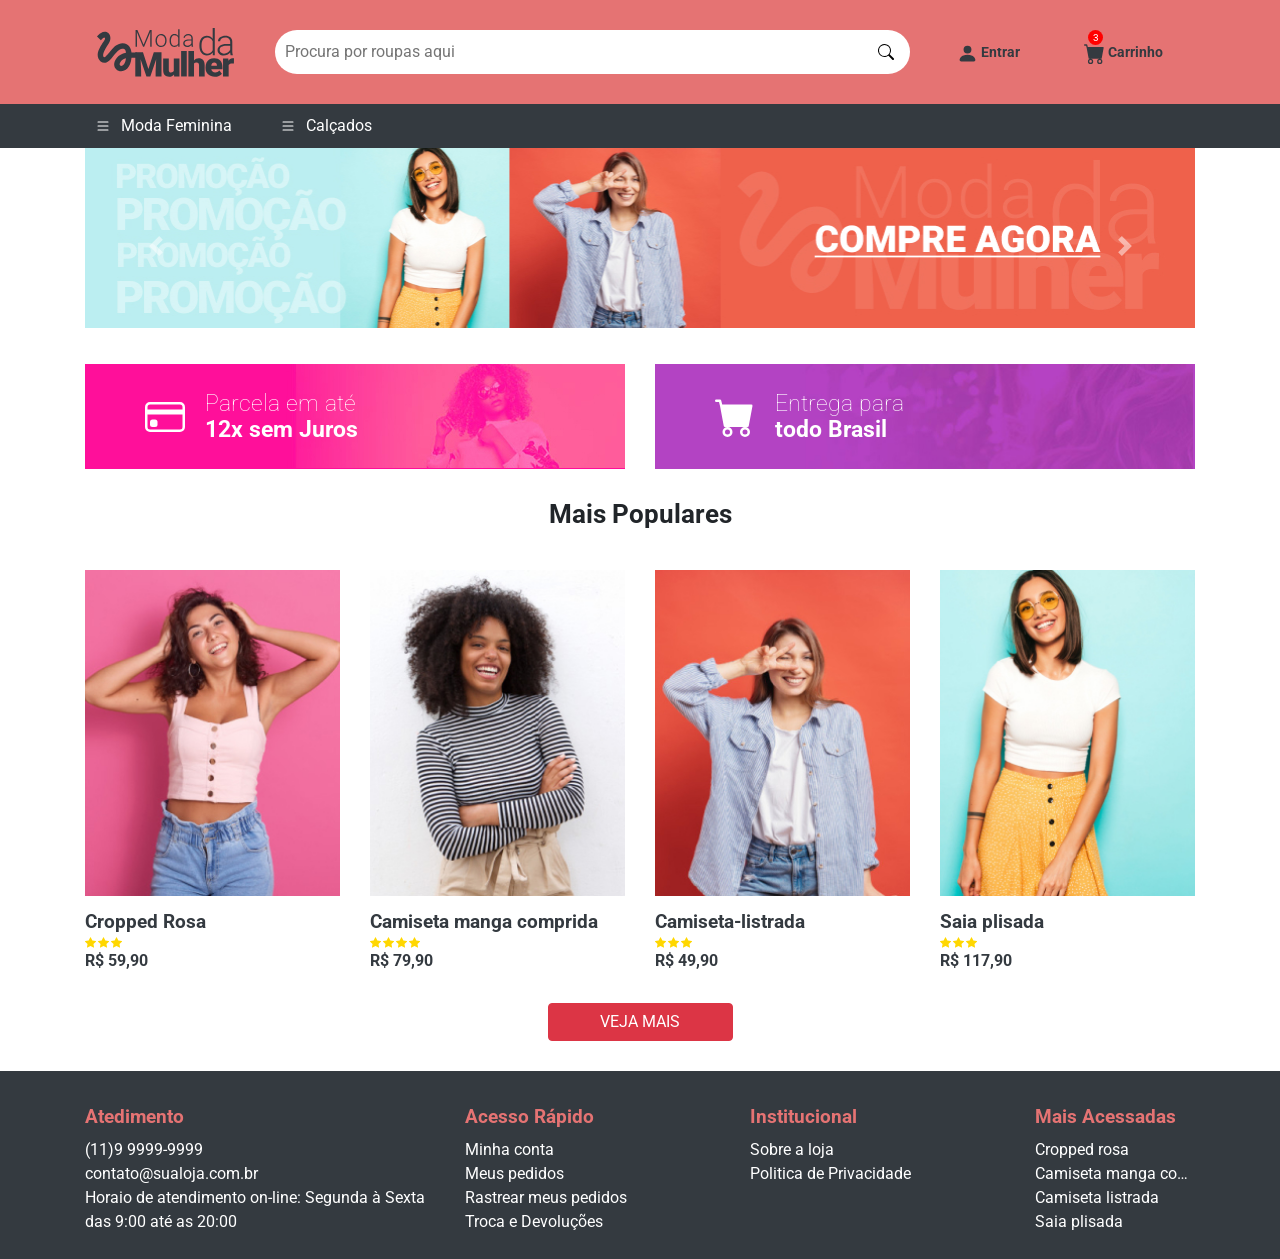
==== commit 8adf2f3f: "A finalização do site de vendas" ====
--- a/index.html
+++ b/index.html
@@ -37,8 +37,8 @@
       <!-- Row -->
       <article class="row d-flex align-items-center">
         <!-- Logo -->
-        <a href="/" class="col-md-2">
-          <img src="./assets/images/logo.svg" alt="Logo da empresa - Mundo daa Mulher">
+        <a href="./" class="col-md-2 d-flex justify-content-center">
+          <img src="./assets/images/logo.svg" class="img-fluid" alt="Logo da empresa - Mundo daa Mulher">
         </a>
         <!-- Fim do Logo -->
 
@@ -88,7 +88,7 @@
     <section class="container">
       <!-- Menu -->
       <ul class="nav">
-        <li class="col-md-2 nav-item d-flex align-items-center">
+        <li class="col-xl-2 col-md-12 nav-item d-flex align-items-center">
           <svg xmlns="http://www.w3.org/2000/svg" width="16" height="16" fill="currentColor" class="bi bi-list" viewBox="0 0 16 16">
             <path fill-rule="evenodd" d="M2.5 12a.5.5 0 0 1 .5-.5h10a.5.5 0 0 1 0 1H3a.5.5 0 0 1-.5-.5m0-4a.5.5 0 0 1 .5-.5h10a.5.5 0 0 1 0 1H3a.5.5 0 0 1-.5-.5m0-4a.5.5 0 0 1 .5-.5h10a.5.5 0 0 1 0 1H3a.5.5 0 0 1-.5-.5"/>
           </svg>
@@ -117,8 +117,9 @@
             </li>
           </ul>
           <!-- Fim do SubMenu -->
-
-        <li class="col-md-2 d-flex align-items-center">
+        </li>
+        
+        <li class="col-xl-2 col-md-12 d-flex align-items-center">
           <svg xmlns="http://www.w3.org/2000/svg" width="16" height="16" fill="currentColor" class="bi bi-list" viewBox="0 0 16 16">
             <path fill-rule="evenodd" d="M2.5 12a.5.5 0 0 1 .5-.5h10a.5.5 0 0 1 0 1H3a.5.5 0 0 1-.5-.5m0-4a.5.5 0 0 1 .5-.5h10a.5.5 0 0 1 0 1H3a.5.5 0 0 1-.5-.5m0-4a.5.5 0 0 1 .5-.5h10a.5.5 0 0 1 0 1H3a.5.5 0 0 1-.5-.5"/>
           </svg>
@@ -133,198 +134,197 @@
   </nav>
   <!-- Fim do Menu de navegação -->
 
-<main>
-  <!-- Banners Promocionais Rotativos -->
-  <section id="banner-promocional" class="container carousel slide" data-ride="carousel">
-<!-- Imagens -->
-  <article class="carousel-inner">
-    <figure class="carousel-item active">
-      <img src="./assets/images/banner-1.jpg" class="d-block w-100" alt="Banner promocional do lançamento de verão">
-    </figure>
-
-    <figure class="carousel-item">
-      <img src="./assets/images/banner-2.jpg" class="d-block w-100" alt="Banner promocional de diversos itens da loja">
-    </figure>
-  </article>
-
-<!-- Prev -->
- <button class="carousel-control-prev" type="button" data-target="#banner-promocional" data-slide="prev">
-    <span class="carousel-control-prev-icon" aria-hidden="true"></span>
-    <span class="sr-only">Previous</span>
-  </button>
-<!-- Next -->
-  <button class="carousel-control-next" type="button" data-target="#banner-promocional" data-slide="next">
-    <span class="carousel-control-next-icon" aria-hidden="true"></span>
-    <span class="sr-only">Next</span>
-  </button>
-  </section>
-  <!-- Fim dos Banners Promocionais Rotativos -->
-
-  <!-- Banners Promocionais Fixo/6 colunas --> 
-  <section class="container banner-statico">
-    <section class="row">
-      
-      <article class="col-md-6">
-          <div class="banner-statico-12x d-flex-row align-items-center">
-            <svg xmlns="http://www.w3.org/2000/svg" width="40" height="40" fill="currentColor" class="bi bi-credit-card" viewBox="0 0 16 16">
-              <path d="M0 4a2 2 0 0 1 2-2h12a2 2 0 0 1 2 2v8a2 2 0 0 1-2 2H2a2 2 0 0 1-2-2zm2-1a1 1 0 0 0-1 1v1h14V4a1 1 0 0 0-1-1zm13 4H1v5a1 1 0 0 0 1 1h12a1 1 0 0 0 1-1z"/>
-              <path d="M2 10a1 1 0 0 1 1-1h1a1 1 0 0 1 1 1v1a1 1 0 0 1-1 1H3a1 1 0 0 1-1-1z"/>
+  <main>
+    <!-- Banners Promocionais Rotativos -->
+    <section id="banner-promocional" class="container carousel slide" data-ride="carousel">
+      <!-- Imagens -->
+      <article class="carousel-inner">
+        <figure class="carousel-item active">
+          <img src="./assets/images/banner-1.jpg" class="d-block w-100" alt="Banner promocional do lançamento de verão">
+        </figure>
+
+        <figure class="carousel-item">
+          <img src="./assets/images/banner-2.jpg" class="d-block w-100" alt="Banner promocional de diversos itens da loja">
+        </figure>
+      </article>
+
+      <!-- Prev -->
+      <button class="carousel-control-prev" type="button" data-target="#banner-promocional" data-slide="prev">
+        <span class="carousel-control-prev-icon" aria-hidden="true"></span>
+        <span class="sr-only">Previous</span>
+      </button>
+      <!-- Next -->
+      <button class="carousel-control-next" type="button" data-target="#banner-promocional" data-slide="next">
+        <span class="carousel-control-next-icon" aria-hidden="true"></span>
+        <span class="sr-only">Next</span>
+      </button>
+    </section>
+    <!-- Fim dos Banners Promocionais Rotativos -->
+
+    <!-- Banners Promocionais Fixo/6 colunas --> 
+    <section class="container banner-statico">
+      <section class="row">      
+        <article class="col-md-6">
+            <div class="banner-statico-12x d-flex align-items-center">
+              <svg xmlns="http://www.w3.org/2000/svg" width="40" height="40" fill="currentColor" class="bi bi-credit-card" viewBox="0 0 16 16">
+                <path d="M0 4a2 2 0 0 1 2-2h12a2 2 0 0 1 2 2v8a2 2 0 0 1-2 2H2a2 2 0 0 1-2-2zm2-1a1 1 0 0 0-1 1v1h14V4a1 1 0 0 0-1-1zm13 4H1v5a1 1 0 0 0 1 1h12a1 1 0 0 0 1-1z"/>
+                <path d="M2 10a1 1 0 0 1 1-1h1a1 1 0 0 1 1 1v1a1 1 0 0 1-1 1H3a1 1 0 0 1-1-1z"/>
+              </svg>
+              <p>
+                Parcela em até <br>
+                <strong>12x sem Juros</strong>
+              </p>
+            </div>
+        </article>
+
+        <article class="col-md-6">
+          <div class="banner-statico-todo-br d-flex align-items-center">
+            <svg xmlns="http://www.w3.org/2000/svg" width="40" height="40" fill="currentColor" class="bi bi-cart-fill" viewBox="0 0 16 16">
+              <path d="M0 1.5A.5.5 0 0 1 .5 1H2a.5.5 0 0 1 .485.379L2.89 3H14.5a.5.5 0 0 1 .491.592l-1.5 8A.5.5 0 0 1 13 12H4a.5.5 0 0 1-.491-.408L2.01 3.607 1.61 2H.5a.5.5 0 0 1-.5-.5M5 12a2 2 0 1 0 0 4 2 2 0 0 0 0-4m7 0a2 2 0 1 0 0 4 2 2 0 0 0 0-4m-7 1a1 1 0 1 1 0 2 1 1 0 0 1 0-2m7 0a1 1 0 1 1 0 2 1 1 0 0 1 0-2"/>
             </svg>
             <p>
-              Parcela em até <br>
-              <strong>12x sem Juros</strong>
+              Entrega para<br>
+              <strong>todo Brasil</strong>
             </p>
           </div>
+        </article>
+
+      </section>
+
+    </section>
+    <!-- Fim dos Banners Promocionais Fixo/6 colunas -->
+
+    <!-- Container Produtos -->
+    <section class="container produtos">
+      <!-- Titulo -->
+      <h1 class="text-center">Mais Populares</h1>
+
+      <!-- Lista dos produtos -->
+      <article class="row">
+        <!-- Produto 1 -->
+        <a href="#" class="container-produtos col-md-3">
+          <img src="./assets/images/cropped-rosa.jpg" alt="Cropped Rosa">
+
+          <article class="produtos-itens">
+            <h2>Cropped Rosa</h2>
+
+            <div class="produtos-star">
+              <svg xmlns="http://www.w3.org/2000/svg" width="11" height="11" fill="currentColor" class="bi bi-star-fill" viewBox="0 0 16 16">
+                <path d="M3.612 15.443c-.386.198-.824-.149-.746-.592l.83-4.73L.173 6.765c-.329-.314-.158-.888.283-.95l4.898-.696L7.538.792c.197-.39.73-.39.927 0l2.184 4.327 4.898.696c.441.062.612.636.282.95l-3.522 3.356.83 4.73c.078.443-.36.79-.746.592L8 13.187l-4.389 2.256z"/>
+              </svg>
+
+              <svg xmlns="http://www.w3.org/2000/svg" width="11" height="11" fill="currentColor" class="bi bi-star-fill" viewBox="0 0 16 16">
+                <path d="M3.612 15.443c-.386.198-.824-.149-.746-.592l.83-4.73L.173 6.765c-.329-.314-.158-.888.283-.95l4.898-.696L7.538.792c.197-.39.73-.39.927 0l2.184 4.327 4.898.696c.441.062.612.636.282.95l-3.522 3.356.83 4.73c.078.443-.36.79-.746.592L8 13.187l-4.389 2.256z"/>
+              </svg>
+
+              <svg xmlns="http://www.w3.org/2000/svg" width="11" height="11" fill="currentColor" class="bi bi-star-fill" viewBox="0 0 16 16">
+                <path d="M3.612 15.443c-.386.198-.824-.149-.746-.592l.83-4.73L.173 6.765c-.329-.314-.158-.888.283-.95l4.898-.696L7.538.792c.197-.39.73-.39.927 0l2.184 4.327 4.898.696c.441.062.612.636.282.95l-3.522 3.356.83 4.73c.078.443-.36.79-.746.592L8 13.187l-4.389 2.256z"/>
+              </svg>
+            </div>
+
+            <strong class="produtos-preco">
+              R$ 59,90
+            </strong>
+          </article>
+        </a>
+        <!-- Fim do Produto 1 -->
+
+      <!-- Produto 2 -->
+      <a href="./produto-camiseta-manga-comprida.html" class="container-produtos col-md-3">
+          <img src="./assets/images/camiseta-manga-comprida.jpg" alt="Camiseta manga comprida">
+
+          <article class="produtos-itens">
+            <h2>Camiseta manga comprida</h2>
+
+            <div class="produtos-star">
+              <svg xmlns="http://www.w3.org/2000/svg" width="11" height="11" fill="currentColor" class="bi bi-star-fill" viewBox="0 0 16 16">
+                <path d="M3.612 15.443c-.386.198-.824-.149-.746-.592l.83-4.73L.173 6.765c-.329-.314-.158-.888.283-.95l4.898-.696L7.538.792c.197-.39.73-.39.927 0l2.184 4.327 4.898.696c.441.062.612.636.282.95l-3.522 3.356.83 4.73c.078.443-.36.79-.746.592L8 13.187l-4.389 2.256z"/>
+              </svg>
+
+              <svg xmlns="http://www.w3.org/2000/svg" width="11" height="11" fill="currentColor" class="bi bi-star-fill" viewBox="0 0 16 16">
+                <path d="M3.612 15.443c-.386.198-.824-.149-.746-.592l.83-4.73L.173 6.765c-.329-.314-.158-.888.283-.95l4.898-.696L7.538.792c.197-.39.73-.39.927 0l2.184 4.327 4.898.696c.441.062.612.636.282.95l-3.522 3.356.83 4.73c.078.443-.36.79-.746.592L8 13.187l-4.389 2.256z"/>
+              </svg>
+
+              <svg xmlns="http://www.w3.org/2000/svg" width="11" height="11" fill="currentColor" class="bi bi-star-fill" viewBox="0 0 16 16">
+                <path d="M3.612 15.443c-.386.198-.824-.149-.746-.592l.83-4.73L.173 6.765c-.329-.314-.158-.888.283-.95l4.898-.696L7.538.792c.197-.39.73-.39.927 0l2.184 4.327 4.898.696c.441.062.612.636.282.95l-3.522 3.356.83 4.73c.078.443-.36.79-.746.592L8 13.187l-4.389 2.256z"/>
+              </svg>
+
+              <svg xmlns="http://www.w3.org/2000/svg" width="11" height="11" fill="currentColor" class="bi bi-star-fill" viewBox="0 0 16 16">
+                <path d="M3.612 15.443c-.386.198-.824-.149-.746-.592l.83-4.73L.173 6.765c-.329-.314-.158-.888.283-.95l4.898-.696L7.538.792c.197-.39.73-.39.927 0l2.184 4.327 4.898.696c.441.062.612.636.282.95l-3.522 3.356.83 4.73c.078.443-.36.79-.746.592L8 13.187l-4.389 2.256z"/>
+              </svg>
+            </div>
+
+            <strong class="produtos-preco">
+              R$ 79,90
+            </strong>
+          </article>
+      </a>
+      <!-- Fim do Produto 2 -->
+
+        <!-- Produto 3 -->
+        <a href="#" class="container-produtos col-md-3">
+          <img src="./assets/images/camiseta-listrada.jpg" alt="Camiseta-listrada">
+
+          <article class="produtos-itens">
+            <h2>Camiseta-listrada</h2>
+
+            <div class="produtos-star">
+              <svg xmlns="http://www.w3.org/2000/svg" width="11" height="11" fill="currentColor" class="bi bi-star-fill" viewBox="0 0 16 16">
+                <path d="M3.612 15.443c-.386.198-.824-.149-.746-.592l.83-4.73L.173 6.765c-.329-.314-.158-.888.283-.95l4.898-.696L7.538.792c.197-.39.73-.39.927 0l2.184 4.327 4.898.696c.441.062.612.636.282.95l-3.522 3.356.83 4.73c.078.443-.36.79-.746.592L8 13.187l-4.389 2.256z"/>
+              </svg>
+
+              <svg xmlns="http://www.w3.org/2000/svg" width="11" height="11" fill="currentColor" class="bi bi-star-fill" viewBox="0 0 16 16">
+                <path d="M3.612 15.443c-.386.198-.824-.149-.746-.592l.83-4.73L.173 6.765c-.329-.314-.158-.888.283-.95l4.898-.696L7.538.792c.197-.39.73-.39.927 0l2.184 4.327 4.898.696c.441.062.612.636.282.95l-3.522 3.356.83 4.73c.078.443-.36.79-.746.592L8 13.187l-4.389 2.256z"/>
+              </svg>
+
+              <svg xmlns="http://www.w3.org/2000/svg" width="11" height="11" fill="currentColor" class="bi bi-star-fill" viewBox="0 0 16 16">
+                <path d="M3.612 15.443c-.386.198-.824-.149-.746-.592l.83-4.73L.173 6.765c-.329-.314-.158-.888.283-.95l4.898-.696L7.538.792c.197-.39.73-.39.927 0l2.184 4.327 4.898.696c.441.062.612.636.282.95l-3.522 3.356.83 4.73c.078.443-.36.79-.746.592L8 13.187l-4.389 2.256z"/>
+              </svg>
+            </div>
+
+            <strong class="produtos-preco">
+              R$ 49,90
+            </strong>
+          </article>
+        </a>
+        <!-- Fim do Produto 3 -->
+        
+        <!-- Produto 4 -->
+        <a href="#" class="container-produtos col-md-3">
+          <img src="./assets/images/saia-plisada.jpg" alt="saia-plisada">
+    
+          <article class="produtos-itens">
+            <h2>Saia plisada</h2>
+    
+            <div class="produtos-star">
+              <svg xmlns="http://www.w3.org/2000/svg" width="11" height="11" fill="currentColor" class="bi bi-star-fill" viewBox="0 0 16 16">
+                <path d="M3.612 15.443c-.386.198-.824-.149-.746-.592l.83-4.73L.173 6.765c-.329-.314-.158-.888.283-.95l4.898-.696L7.538.792c.197-.39.73-.39.927 0l2.184 4.327 4.898.696c.441.062.612.636.282.95l-3.522 3.356.83 4.73c.078.443-.36.79-.746.592L8 13.187l-4.389 2.256z"/>
+              </svg>
+    
+              <svg xmlns="http://www.w3.org/2000/svg" width="11" height="11" fill="currentColor" class="bi bi-star-fill" viewBox="0 0 16 16">
+                <path d="M3.612 15.443c-.386.198-.824-.149-.746-.592l.83-4.73L.173 6.765c-.329-.314-.158-.888.283-.95l4.898-.696L7.538.792c.197-.39.73-.39.927 0l2.184 4.327 4.898.696c.441.062.612.636.282.95l-3.522 3.356.83 4.73c.078.443-.36.79-.746.592L8 13.187l-4.389 2.256z"/>
+              </svg>
+    
+              <svg xmlns="http://www.w3.org/2000/svg" width="11" height="11" fill="currentColor" class="bi bi-star-fill" viewBox="0 0 16 16">
+                <path d="M3.612 15.443c-.386.198-.824-.149-.746-.592l.83-4.73L.173 6.765c-.329-.314-.158-.888.283-.95l4.898-.696L7.538.792c.197-.39.73-.39.927 0l2.184 4.327 4.898.696c.441.062.612.636.282.95l-3.522 3.356.83 4.73c.078.443-.36.79-.746.592L8 13.187l-4.389 2.256z"/>
+              </svg>
+            </div>
+    
+            <strong class="produtos-preco">
+              R$ 117,90
+            </strong>
+          </article>
+        </a>
+        <!-- Fim do Produto 4 -->      
       </article>
-
-      <article class="col-md-6">
-        <div class="banner-statico-todo-br d-flex align-items-center">
-          <svg xmlns="http://www.w3.org/2000/svg" width="40" height="40" fill="currentColor" class="bi bi-cart-fill" viewBox="0 0 16 16">
-            <path d="M0 1.5A.5.5 0 0 1 .5 1H2a.5.5 0 0 1 .485.379L2.89 3H14.5a.5.5 0 0 1 .491.592l-1.5 8A.5.5 0 0 1 13 12H4a.5.5 0 0 1-.491-.408L2.01 3.607 1.61 2H.5a.5.5 0 0 1-.5-.5M5 12a2 2 0 1 0 0 4 2 2 0 0 0 0-4m7 0a2 2 0 1 0 0 4 2 2 0 0 0 0-4m-7 1a1 1 0 1 1 0 2 1 1 0 0 1 0-2m7 0a1 1 0 1 1 0 2 1 1 0 0 1 0-2"/>
-          </svg>
-          <p>
-            Entrega para<br>
-            <strong>todo Brasil</strong>
-          </p>
-        </div>
-      </article>
-
+      <!-- Fim das Lista dos produtos -->
+      <!-- Botão -->
+      <div class="d-flex justify-content-center">
+        <a href="./camisetas.html" class="btn btn-danger col-md-2">VEJA MAIS</a>
+      </div>
     </section>
-
-  </section>
-  <!-- Fim dos Banners Promocionais Fixo/6 colunas -->
-
-  <!-- Container Produtos -->
-  <section class="container produtos">
-    <!-- Titulo -->
-    <h1 class="text-center">Mais Populares</h1>
-
-    <!-- Lista dos produtos -->
-    <article class="row">
-      <!-- Produto 1 -->
-      <a href="#" class=" container-produtos col-md-3">
-        <img src="./assets/images/cropped-rosa.jpg" alt="Cropped Rosa">
-
-        <article class="produtos-itens">
-          <h2>Cropped Rosa</h2>
-
-          <div class="produtos-star">
-            <svg xmlns="http://www.w3.org/2000/svg" width="16" height="16" fill="currentColor" class="bi bi-star-fill" viewBox="0 0 16 16">
-              <path d="M3.612 15.443c-.386.198-.824-.149-.746-.592l.83-4.73L.173 6.765c-.329-.314-.158-.888.283-.95l4.898-.696L7.538.792c.197-.39.73-.39.927 0l2.184 4.327 4.898.696c.441.062.612.636.282.95l-3.522 3.356.83 4.73c.078.443-.36.79-.746.592L8 13.187l-4.389 2.256z"/>
-            </svg>
-
-            <svg xmlns="http://www.w3.org/2000/svg" width="16" height="16" fill="currentColor" class="bi bi-star-fill" viewBox="0 0 16 16">
-              <path d="M3.612 15.443c-.386.198-.824-.149-.746-.592l.83-4.73L.173 6.765c-.329-.314-.158-.888.283-.95l4.898-.696L7.538.792c.197-.39.73-.39.927 0l2.184 4.327 4.898.696c.441.062.612.636.282.95l-3.522 3.356.83 4.73c.078.443-.36.79-.746.592L8 13.187l-4.389 2.256z"/>
-            </svg>
-
-            <svg xmlns="http://www.w3.org/2000/svg" width="16" height="16" fill="currentColor" class="bi bi-star-fill" viewBox="0 0 16 16">
-              <path d="M3.612 15.443c-.386.198-.824-.149-.746-.592l.83-4.73L.173 6.765c-.329-.314-.158-.888.283-.95l4.898-.696L7.538.792c.197-.39.73-.39.927 0l2.184 4.327 4.898.696c.441.062.612.636.282.95l-3.522 3.356.83 4.73c.078.443-.36.79-.746.592L8 13.187l-4.389 2.256z"/>
-            </svg>
-          </div>
-
-          <strong class="produtos-preco">
-            R$ 59,90
-          </strong>
-        </article>
-      </a>
-      <!-- Fim do Produto 1 -->
-
-     <!-- Produto 2 -->
-     <a href="#" class="container-produtos col-md-3">
-        <img src="./assets/images/camiseta-manga-comprida.jpg" alt="Camiseta manga comprida">
-
-        <article class="produtos-itens">
-          <h2>Camiseta manga comprida</h2>
-
-          <div class="produtos-star">
-            <svg xmlns="http://www.w3.org/2000/svg" width="16" height="16" fill="currentColor" class="bi bi-star-fill" viewBox="0 0 16 16">
-              <path d="M3.612 15.443c-.386.198-.824-.149-.746-.592l.83-4.73L.173 6.765c-.329-.314-.158-.888.283-.95l4.898-.696L7.538.792c.197-.39.73-.39.927 0l2.184 4.327 4.898.696c.441.062.612.636.282.95l-3.522 3.356.83 4.73c.078.443-.36.79-.746.592L8 13.187l-4.389 2.256z"/>
-            </svg>
-
-            <svg xmlns="http://www.w3.org/2000/svg" width="16" height="16" fill="currentColor" class="bi bi-star-fill" viewBox="0 0 16 16">
-              <path d="M3.612 15.443c-.386.198-.824-.149-.746-.592l.83-4.73L.173 6.765c-.329-.314-.158-.888.283-.95l4.898-.696L7.538.792c.197-.39.73-.39.927 0l2.184 4.327 4.898.696c.441.062.612.636.282.95l-3.522 3.356.83 4.73c.078.443-.36.79-.746.592L8 13.187l-4.389 2.256z"/>
-            </svg>
-
-            <svg xmlns="http://www.w3.org/2000/svg" width="16" height="16" fill="currentColor" class="bi bi-star-fill" viewBox="0 0 16 16">
-              <path d="M3.612 15.443c-.386.198-.824-.149-.746-.592l.83-4.73L.173 6.765c-.329-.314-.158-.888.283-.95l4.898-.696L7.538.792c.197-.39.73-.39.927 0l2.184 4.327 4.898.696c.441.062.612.636.282.95l-3.522 3.356.83 4.73c.078.443-.36.79-.746.592L8 13.187l-4.389 2.256z"/>
-            </svg>
-
-            <svg xmlns="http://www.w3.org/2000/svg" width="16" height="16" fill="currentColor" class="bi bi-star-fill" viewBox="0 0 16 16">
-              <path d="M3.612 15.443c-.386.198-.824-.149-.746-.592l.83-4.73L.173 6.765c-.329-.314-.158-.888.283-.95l4.898-.696L7.538.792c.197-.39.73-.39.927 0l2.184 4.327 4.898.696c.441.062.612.636.282.95l-3.522 3.356.83 4.73c.078.443-.36.79-.746.592L8 13.187l-4.389 2.256z"/>
-            </svg>
-          </div>
-
-          <strong class="produtos-preco">
-            R$ 79,90
-          </strong>
-        </article>
-     </a>
-     <!-- Fim do Produto 2 -->
-
-      <!-- Produto 3 -->
-      <a href="#" class="container-produtos col-md-3">
-      <img src="./assets/images/camiseta-listrada.jpg" alt="Camiseta-listrada">
-
-      <article class="produtos-itens">
-        <h2>Camiseta-listrada</h2>
-
-        <div class="produtos-star">
-          <svg xmlns="http://www.w3.org/2000/svg" width="16" height="16" fill="currentColor" class="bi bi-star-fill" viewBox="0 0 16 16">
-            <path d="M3.612 15.443c-.386.198-.824-.149-.746-.592l.83-4.73L.173 6.765c-.329-.314-.158-.888.283-.95l4.898-.696L7.538.792c.197-.39.73-.39.927 0l2.184 4.327 4.898.696c.441.062.612.636.282.95l-3.522 3.356.83 4.73c.078.443-.36.79-.746.592L8 13.187l-4.389 2.256z"/>
-          </svg>
-
-          <svg xmlns="http://www.w3.org/2000/svg" width="16" height="16" fill="currentColor" class="bi bi-star-fill" viewBox="0 0 16 16">
-            <path d="M3.612 15.443c-.386.198-.824-.149-.746-.592l.83-4.73L.173 6.765c-.329-.314-.158-.888.283-.95l4.898-.696L7.538.792c.197-.39.73-.39.927 0l2.184 4.327 4.898.696c.441.062.612.636.282.95l-3.522 3.356.83 4.73c.078.443-.36.79-.746.592L8 13.187l-4.389 2.256z"/>
-          </svg>
-
-          <svg xmlns="http://www.w3.org/2000/svg" width="16" height="16" fill="currentColor" class="bi bi-star-fill" viewBox="0 0 16 16">
-            <path d="M3.612 15.443c-.386.198-.824-.149-.746-.592l.83-4.73L.173 6.765c-.329-.314-.158-.888.283-.95l4.898-.696L7.538.792c.197-.39.73-.39.927 0l2.184 4.327 4.898.696c.441.062.612.636.282.95l-3.522 3.356.83 4.73c.078.443-.36.79-.746.592L8 13.187l-4.389 2.256z"/>
-          </svg>
-        </div>
-
-        <strong class="produtos-preco">
-          R$ 49,90
-        </strong>
-      </article>
-      </a>
-      <!-- Fim do Produto 3 -->
-      
-      <!-- Produto 4 -->
-      <a href="#" class="container-produtos col-md-3">
-        <img src="./assets/images/saia-plisada.jpg" alt="Saia plisada">
-  
-        <article class="Saia plisada">
-          <h2>Saia plisada</h2>
-  
-          <div class="produtos-star">
-            <svg xmlns="http://www.w3.org/2000/svg" width="16" height="16" fill="currentColor" class="bi bi-star-fill" viewBox="0 0 16 16">
-              <path d="M3.612 15.443c-.386.198-.824-.149-.746-.592l.83-4.73L.173 6.765c-.329-.314-.158-.888.283-.95l4.898-.696L7.538.792c.197-.39.73-.39.927 0l2.184 4.327 4.898.696c.441.062.612.636.282.95l-3.522 3.356.83 4.73c.078.443-.36.79-.746.592L8 13.187l-4.389 2.256z"/>
-            </svg>
-  
-            <svg xmlns="http://www.w3.org/2000/svg" width="16" height="16" fill="currentColor" class="bi bi-star-fill" viewBox="0 0 16 16">
-              <path d="M3.612 15.443c-.386.198-.824-.149-.746-.592l.83-4.73L.173 6.765c-.329-.314-.158-.888.283-.95l4.898-.696L7.538.792c.197-.39.73-.39.927 0l2.184 4.327 4.898.696c.441.062.612.636.282.95l-3.522 3.356.83 4.73c.078.443-.36.79-.746.592L8 13.187l-4.389 2.256z"/>
-            </svg>
-  
-            <svg xmlns="http://www.w3.org/2000/svg" width="16" height="16" fill="currentColor" class="bi bi-star-fill" viewBox="0 0 16 16">
-              <path d="M3.612 15.443c-.386.198-.824-.149-.746-.592l.83-4.73L.173 6.765c-.329-.314-.158-.888.283-.95l4.898-.696L7.538.792c.197-.39.73-.39.927 0l2.184 4.327 4.898.696c.441.062.612.636.282.95l-3.522 3.356.83 4.73c.078.443-.36.79-.746.592L8 13.187l-4.389 2.256z"/>
-            </svg>
-          </div>
-  
-          <strong class="produtos-preco">
-            R$ 117,90
-          </strong>
-        </article>
-      </a>
-      <!-- Fim do Produto 4 -->      
-    </article>
-    <!-- Fim das Lista dos produtos -->
-    <!-- Botão -->
-    <div class="d-flex justify-content-center">
-      <button type="button" class="btn btn-danger col-md-2">VEJA MAIS</button>
-    </div>
-  </section>
-<!-- Fim dos Container Produtos -->
-</main>
+  <!-- Fim dos Container Produtos -->
+  </main>
 
   <footer class="container-fluid">
     <section class="container">
@@ -333,7 +333,7 @@
         <!-- Atedimentos -->
         <article class="col-md-4">
           <h4>Atedimento</h4>
-        <!-- Links -->
+          <!-- Links -->
           <ul class="nav flex-column">
             <li class="nav-item">
               <a href="tel:+5511999999999">(11)9 9999-9999</a>
@@ -395,7 +395,7 @@
               <a href="#">Cropped rosa</a>
             </li>
 
-            <li class="nav-item">
+            <li class="nav-item ellipsis">
               <a href="#">Camiseta manga comprida</a>
             </li>
             
@@ -407,11 +407,13 @@
               <a href="#">Saia plisada</a>
             </li> 
           </ul>
-        </article>  
+        </article>
+      </section>
+    </section>  
       <!-- Fim do Menu-->       
   </footer>
 
-<!-- Arquivos bootstrap -->
+  <!-- Arquivos bootstrap -->
   <script src="./assets/js/jquery.slim.min.js"></script>
   <script src="./assets/js/popper.min.js"></script>
   <script src="./assets/js/bootstrap.min.js"></script>
--- a/assets/css/style.css
+++ b/assets/css/style.css
@@ -114,6 +114,127 @@
   font-weight: bold;
 }
 
+.produtos {
+  margin: 30px 0px;
+}
+.produtos .container-produtos {
+  margin: 30px 0px;
+}
+.produtos .container-produtos .produtos-itens {
+  color: #343A40;
+}
+.produtos .container-produtos .produtos-itens h2 {
+  font-size: 19px;
+  margin: 10px 0 0;
+}
+.produtos .container-produtos .produtos-itens .produtos-star {
+  font-size: 10px;
+}
+.produtos .container-produtos .produtos-itens .produtos-star svg {
+  fill: #FFD700;
+}
+.produtos .container-produtos .produtos-itens .produtos-preco {
+  font-size: 16px;
+}
+
+.produtos-compra figure {
+  margin: 0;
+}
+.produtos-compra .produtos-conteudo h1 {
+  margin: 0;
+  font-size: 32px;
+}
+.produtos-compra .produtos-conteudo p {
+  font-size: 16px;
+}
+.produtos-compra .produtos-preco .produtos-stars svg {
+  fill: #FFD700;
+}
+.produtos-compra .produtos-preco strong {
+  font-size: 40px;
+}
+.produtos-compra .produtos-preco form {
+  font-weight: 100;
+}
+.produtos-compra .produtos-preco form label {
+  margin: 0;
+}
+.produtos-compra .produtos-preco .produtos-stars svg, .produtos-compra .produtos-preco strong span, .produtos-compra .produtos-preco form {
+  font-size: 16px;
+}
+
+footer {
+  background: #343A40;
+  padding: 25px 0;
+  color: #fff;
+}
+footer a {
+  color: #fff;
+}
+footer a:hover {
+  color: #fff;
+}
+footer h4 {
+  color: #E57373;
+  font-size: 19px;
+}
+footer ul li.ellipsis {
+  width: 100%;
+  overflow: hidden;
+  text-overflow: ellipsis;
+  white-space: nowrap;
+}
+
+@media (max-width: 375px) {
+  .banner-statico .banner-statico-12x p,
+  .banner-statico .banner-statico-todo-br p {
+    font-size: 16px;
+  }
+}
+.container-produtos {
+  display: flex;
+  flex-wrap: wrap;
+  gap: 5px;
+  justify-content: center;
+  align-items: flex-start;
+}
+.container-produtos .produtos-itens {
+  display: flex;
+  flex-direction: column;
+  align-items: flex-start;
+  width: 100%;
+}
+.container-produtos img {
+  display: block;
+  max-width: 100%;
+  height: auto;
+  vertical-align: bottom;
+}
+@media (min-width: 1201px) {
+  .container-produtos img {
+    flex: 1 1 calc(25% - 5px);
+  }
+}
+@media (min-width: 768px) and (max-width: 1200px) {
+  .container-produtos img {
+    flex: 1 1 calc(50% - 5px);
+  }
+}
+
+@media (max-width: 767px) {
+  main {
+    flex: 1 1 100%;
+  }
+  header form {
+    margin: 20px 0;
+  }
+  #banner-promocional {
+    display: none;
+  }
+  .container-produtos img {
+    width: 100%;
+  }
+}
 /*!
  * Bootstrap v4.6.2 (https://getbootstrap.com/)
  * Copyright 2011-2022 The Bootstrap Authors
@@ -9680,12 +9801,30 @@
   }
 }
 
+.breadcrumb {
+  background: initial;
+  margin: 40px 0;
+  padding: 0;
+}
+.breadcrumb a {
+  color: #FF0000;
+}
+
 body {
-  color: #343A40;
+  color: #343A40, #E57373;
 }
 
 a {
   text-decoration: none !important;
 }
 
+h1 {
+  font-size: 26px;
+}
+
+h1, h2, h3, h4, h5, h6 {
+  font-weight: bold;
+  margin: 10px 0;
+}
+
 /*# sourceMappingURL=style.css.map */
